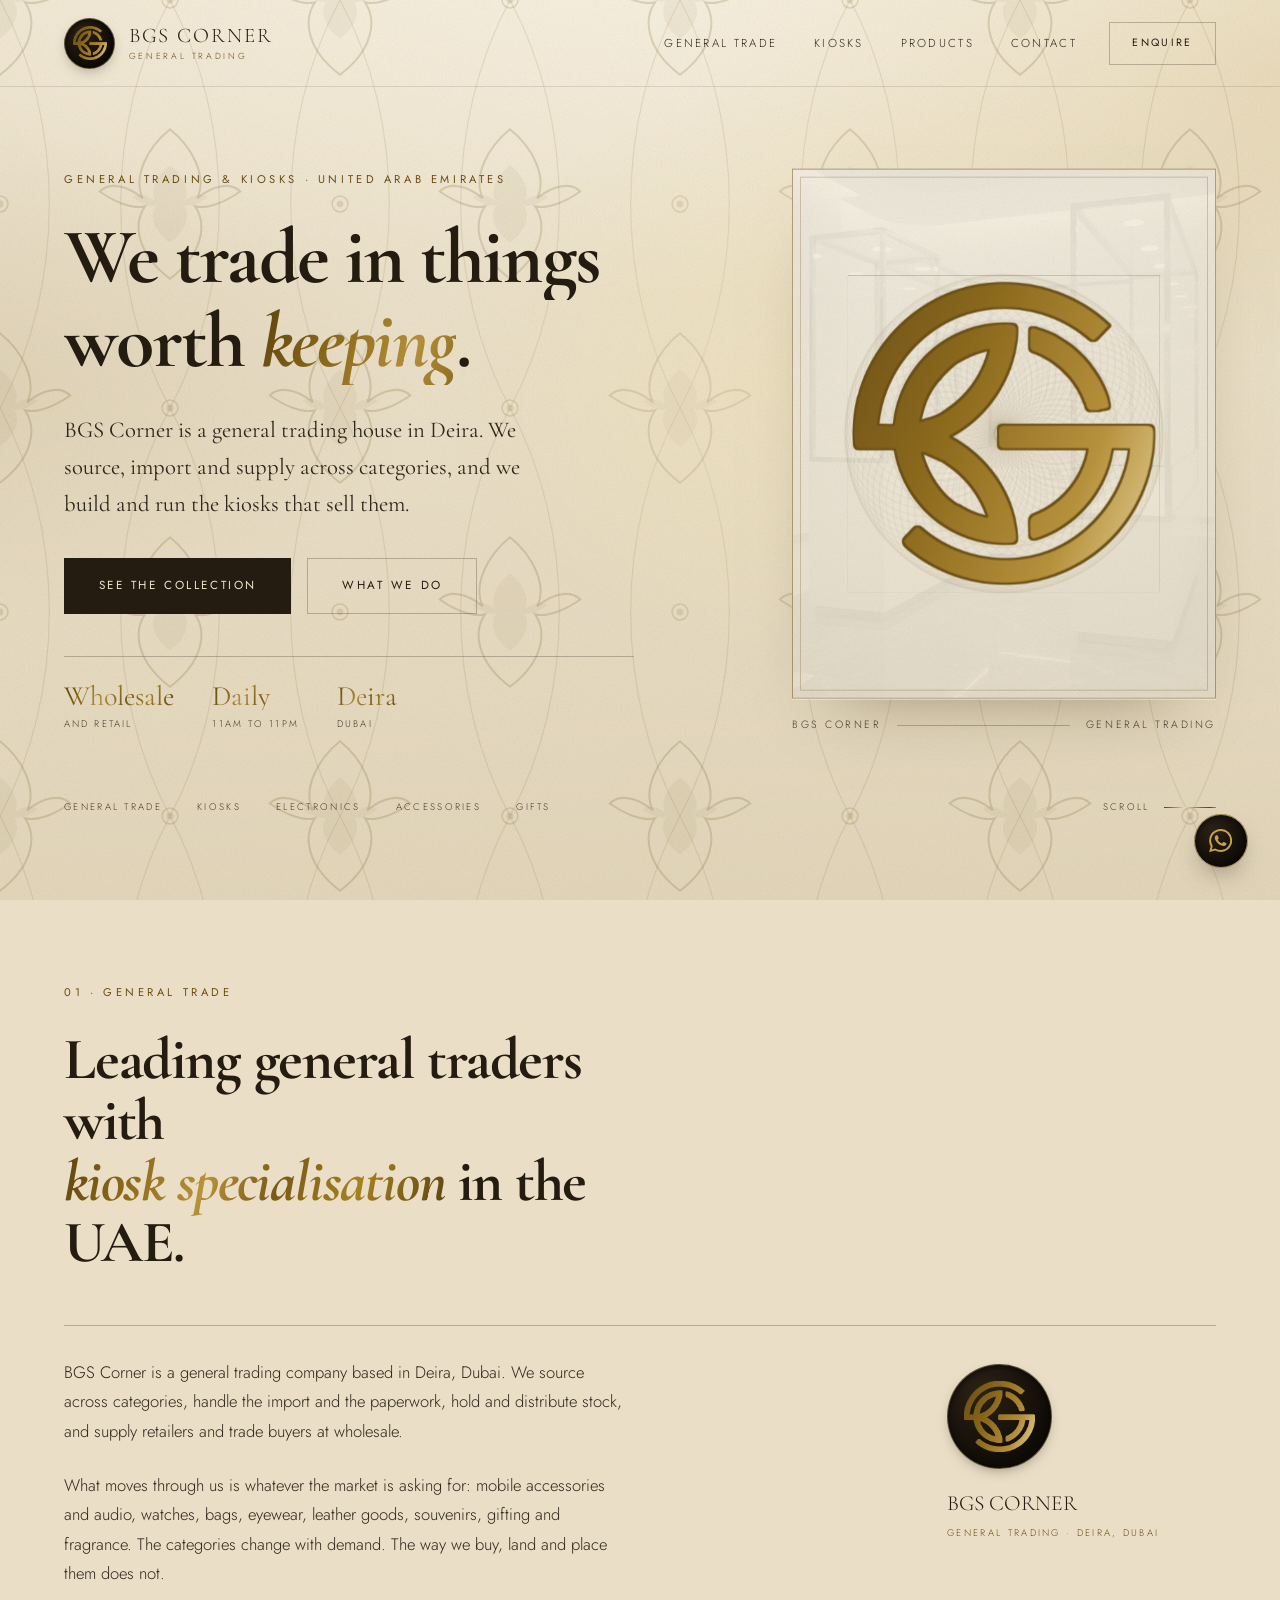
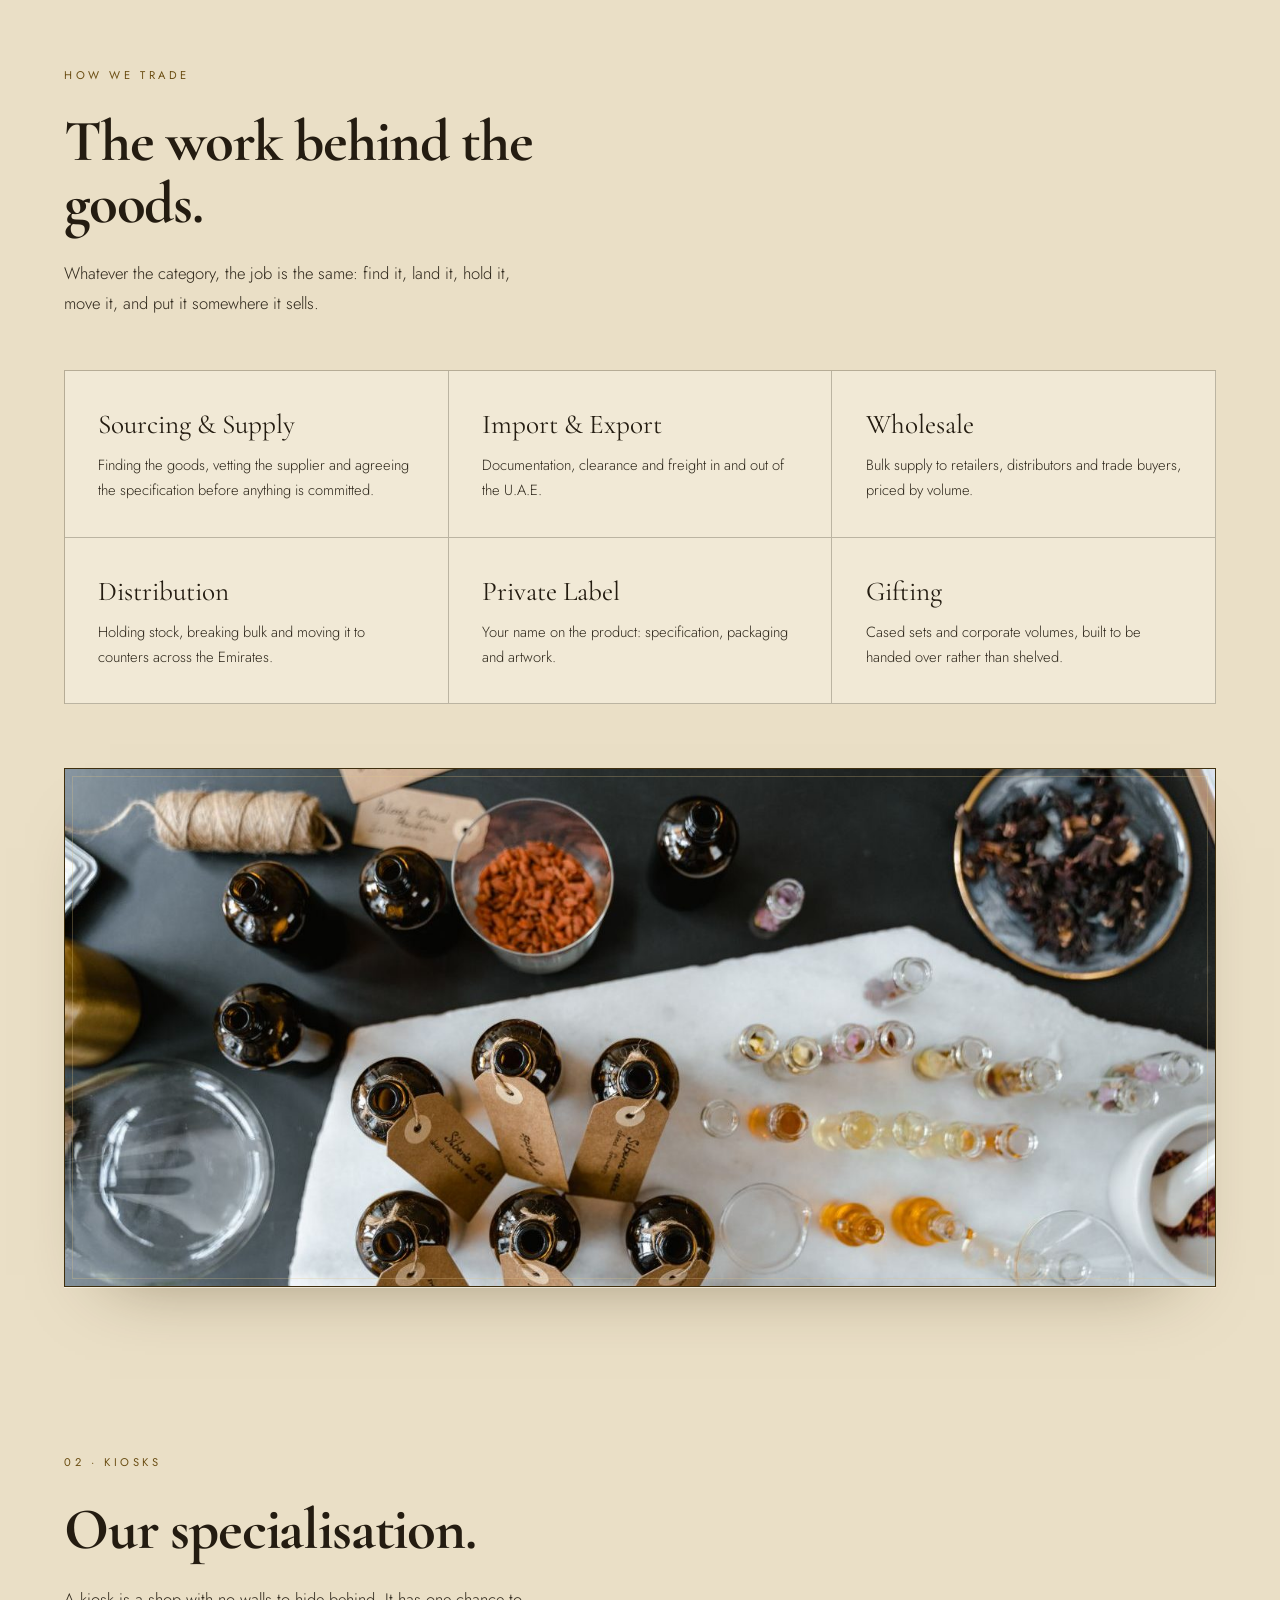
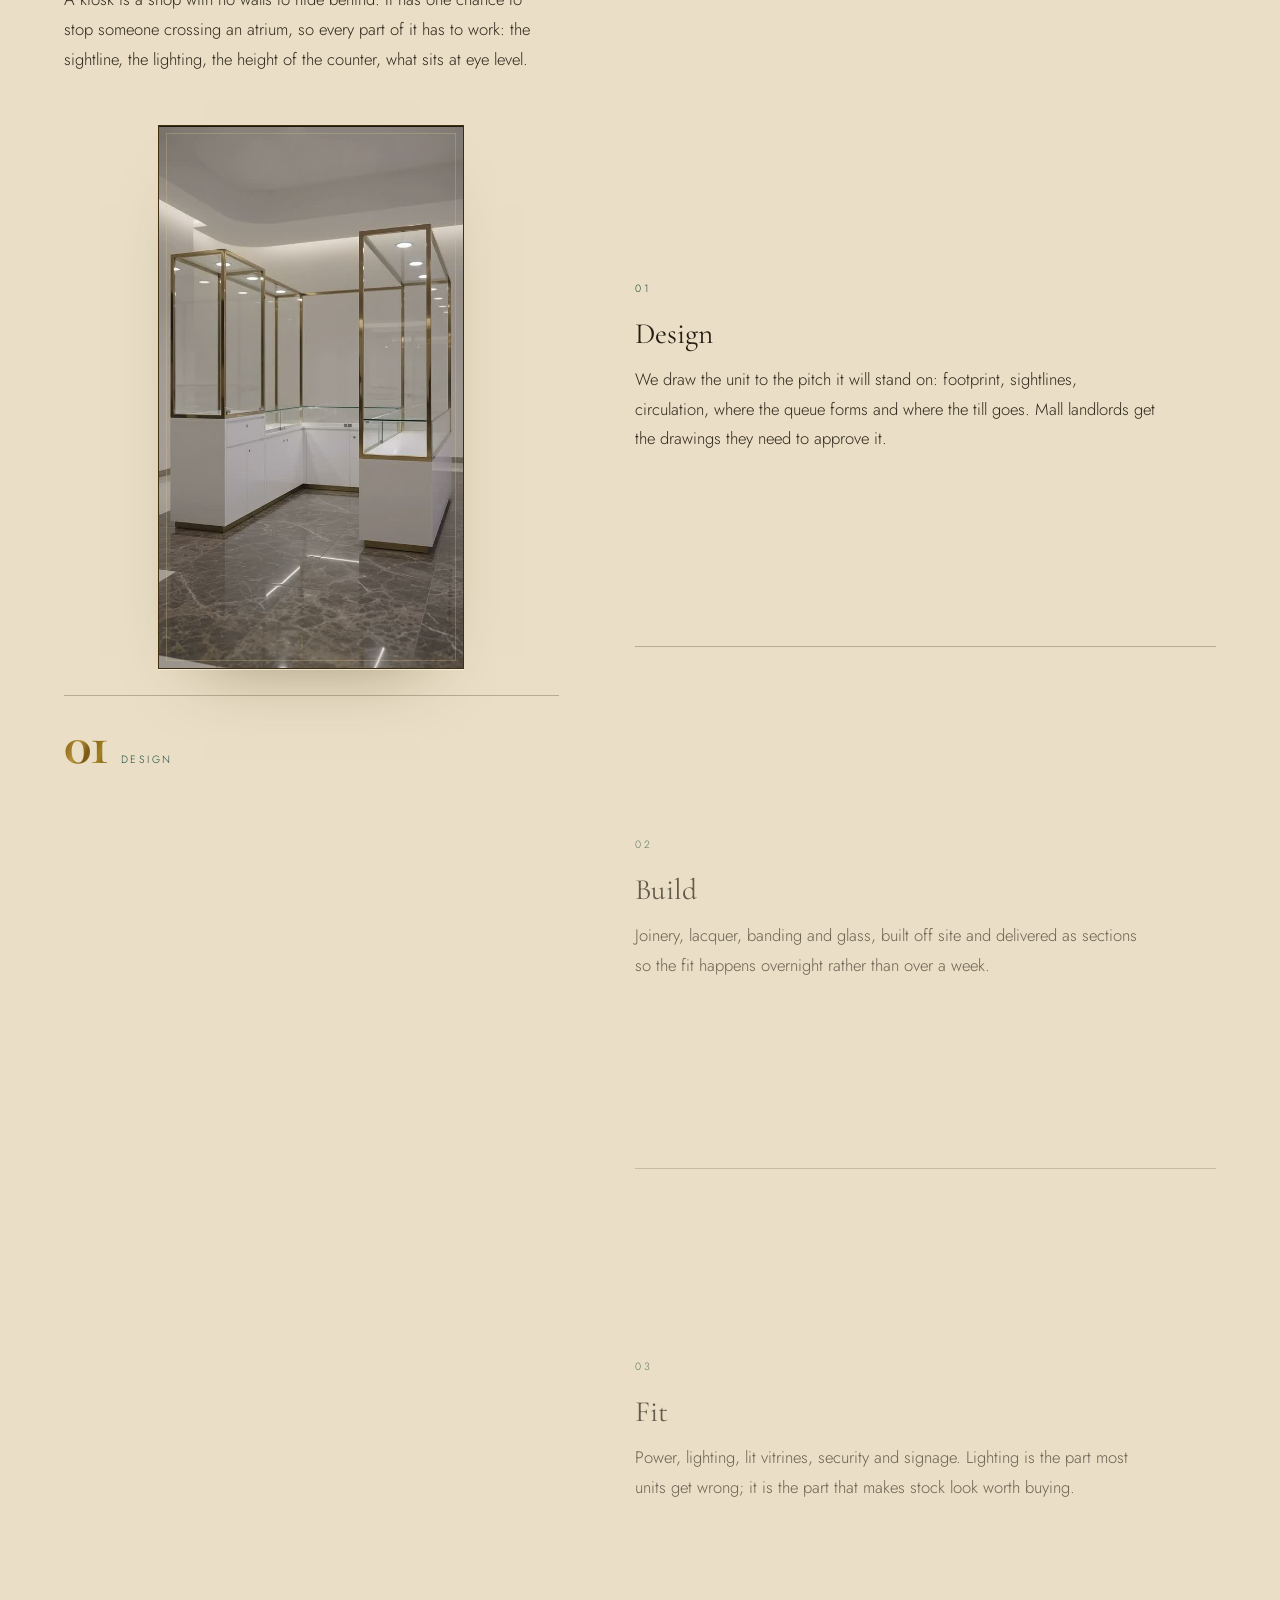
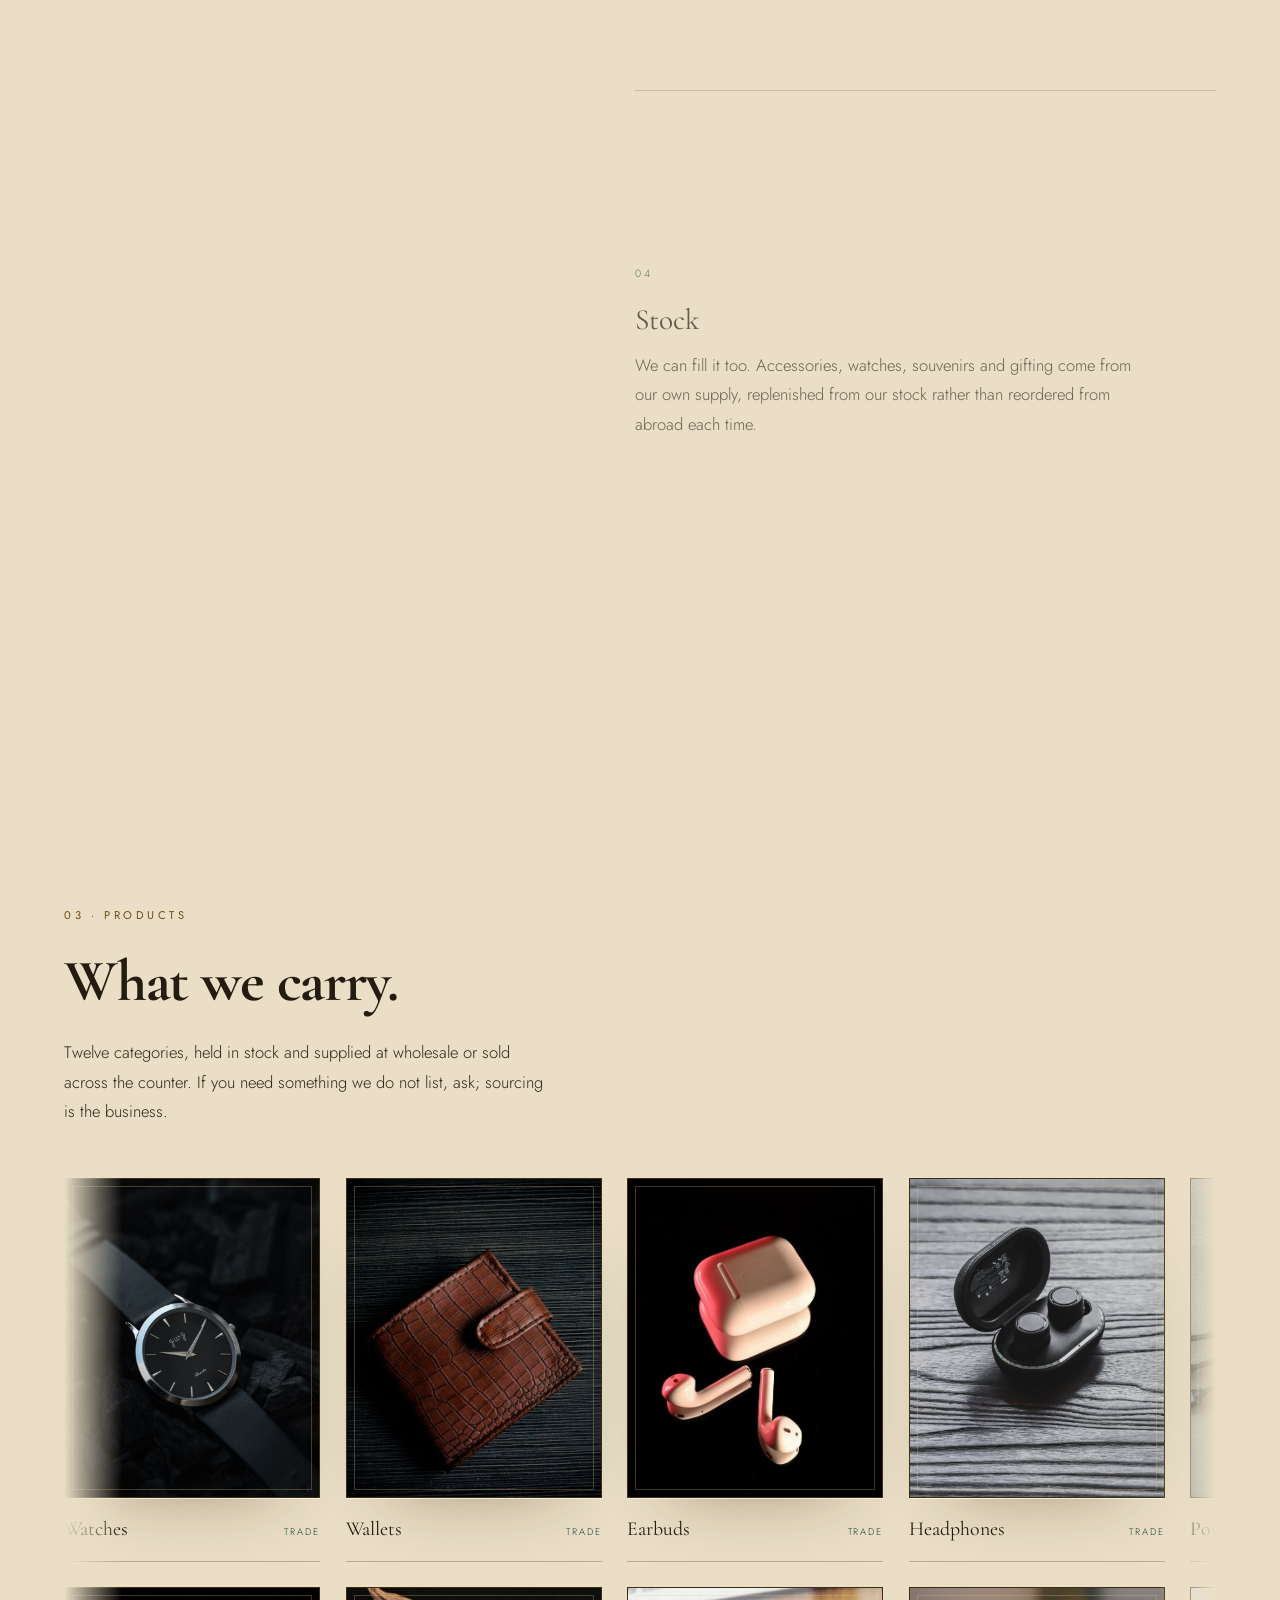
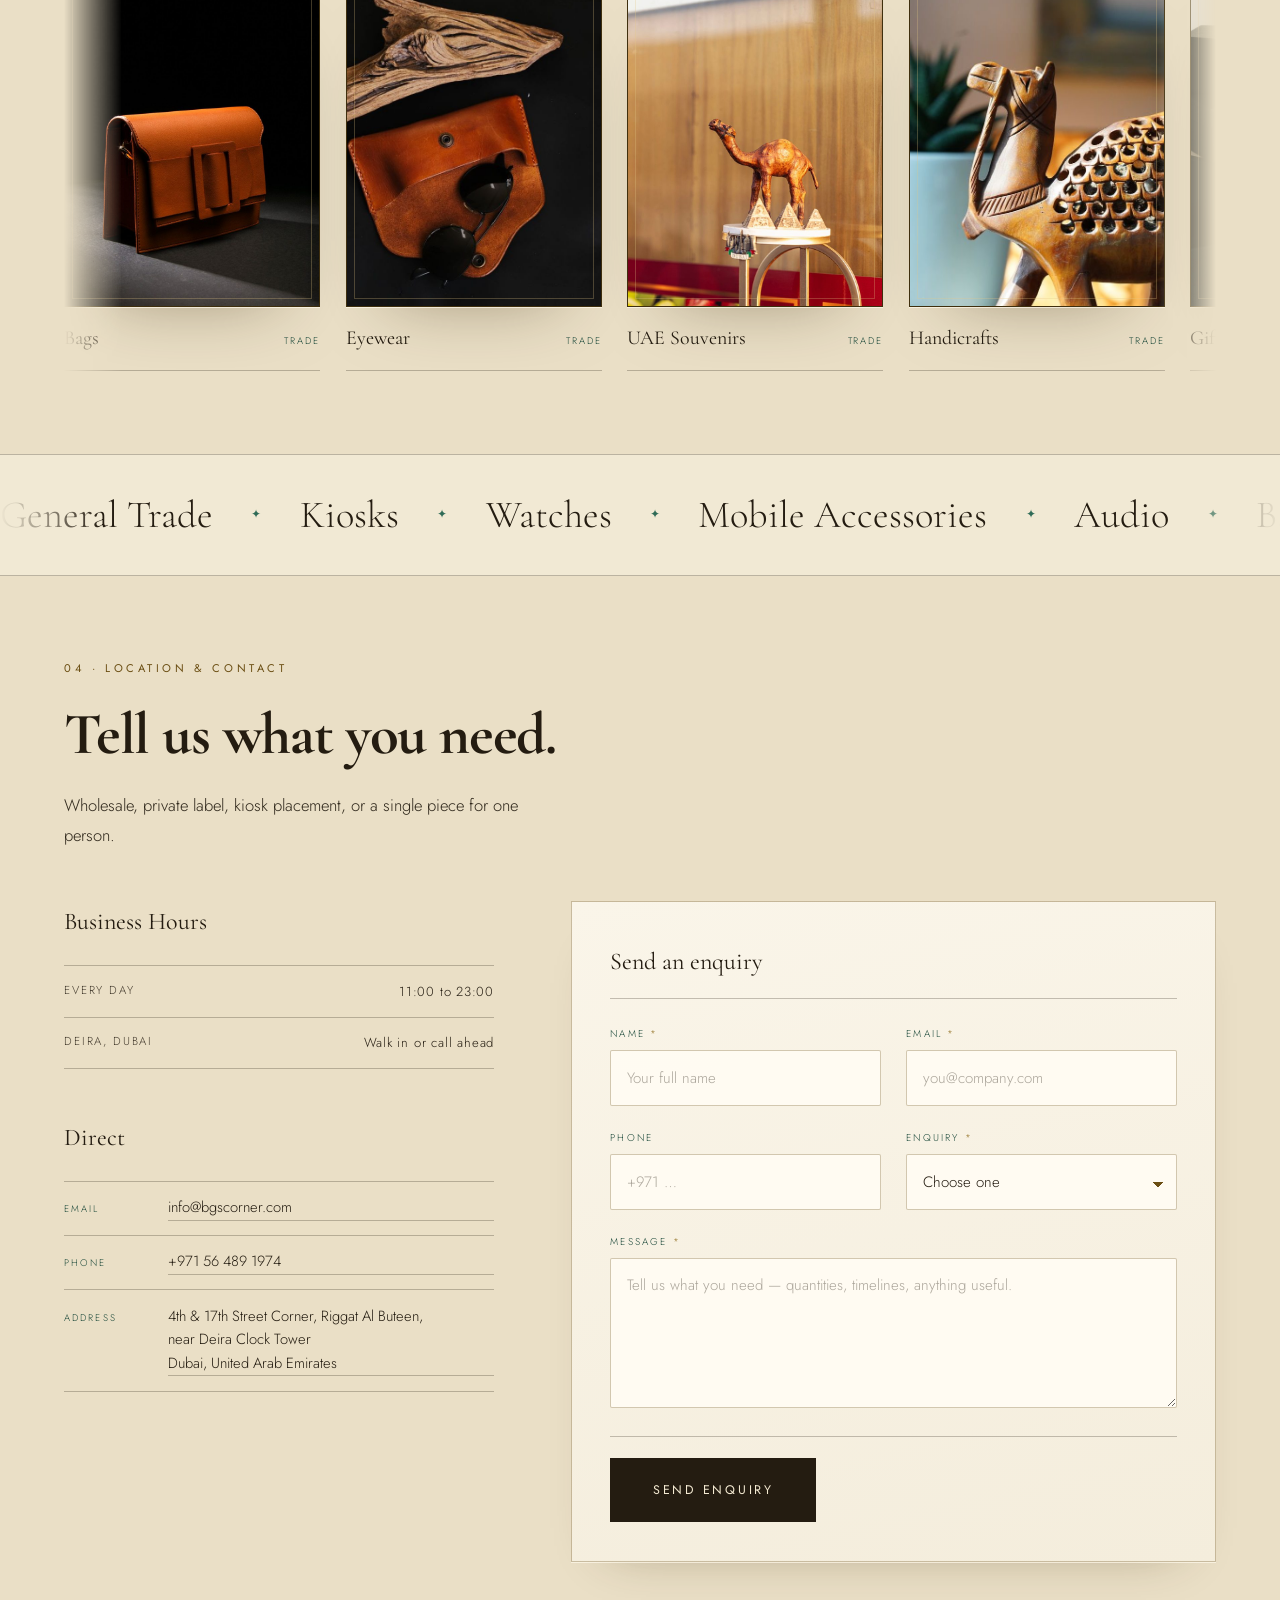
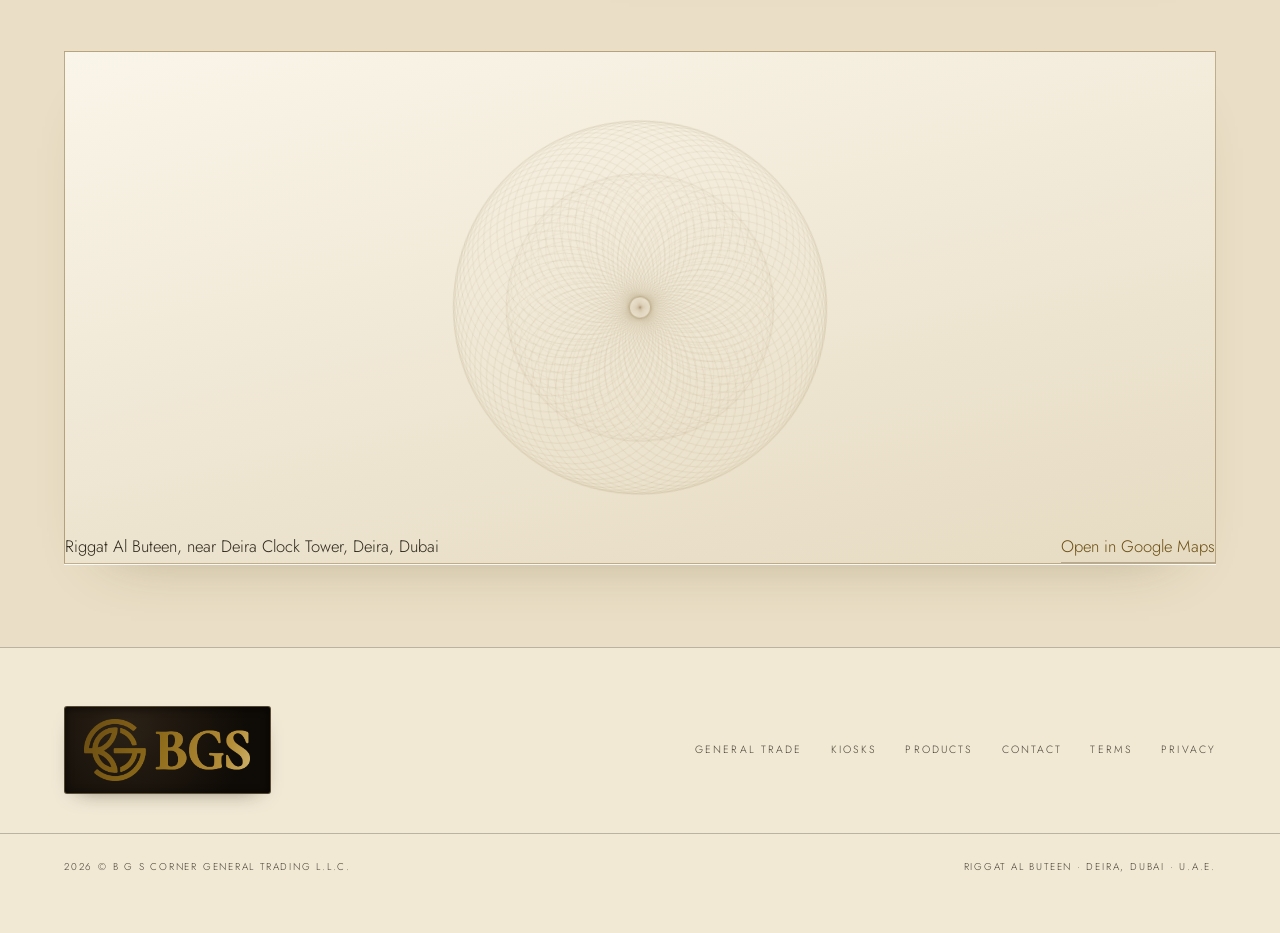
==== index.html @ d07fae5b "Run the film behind the hero mark, darken the copy, drop vapes The kiosk footage now also sits behin" ====
<!DOCTYPE html>
<html lang="en">
<head>
<meta charset="utf-8">
<meta name="viewport" content="width=device-width, initial-scale=1">
<title>BGS Corner | General Trading &amp; Kiosks, UAE</title>
<meta name="description" content="BGS Corner is a general trading company in Deira, Dubai. Sourcing, import and wholesale across watches, mobile accessories, bags, eyewear, souvenirs and gifts, and retail kiosks built end to end.">
<meta name="theme-color" content="#DED2B9">
<link rel="icon" href="assets/brand/favicon.png" type="image/png">
<link rel="apple-touch-icon" href="assets/brand/favicon.png">
<link rel="preconnect" href="https://fonts.googleapis.com">
<link rel="preconnect" href="https://fonts.gstatic.com" crossorigin>
<link href="https://fonts.googleapis.com/css2?family=Cormorant+Garamond:ital,wght@0,400;0,500;0,600;0,700;1,500;1,600;1,700&family=Jost:wght@300;400;500&display=swap" rel="stylesheet">
<link rel="stylesheet" href="assets/css/site.css?v=4660f0c1">
</head>
<body>

<div class="grain" aria-hidden="true"></div>
<div class="cursor" aria-hidden="true"><span class="cursor__ring"></span></div>
<a class="skip" href="#trade">Skip to content</a>

<!-- ══════════════════════════════════════════════════════ nav -->
<header class="nav" id="nav">
  <div class="nav__inner">
    <a class="nav__brand" href="#top" aria-label="BGS Corner — home">
      <span class="markplate" aria-hidden="true"><span class="mark"></span></span>
      <span class="nav__wordmark">
        <span class="nav__name">BGS CORNER</span>
        <span class="nav__sub">General Trading</span>
      </span>
    </a>
    <nav class="nav__links" aria-label="Primary">
      <a href="#trade">General Trade</a>
      <a href="#kiosks">Kiosks</a>
      <a href="#products">Products</a>
      <a href="#contact">Contact</a>
    </nav>
    <a class="btn btn--ghost nav__cta" href="#contact">Enquire</a>
    <button class="nav__toggle" id="navToggle" aria-expanded="false" aria-controls="menu">
      <span class="sr">Menu</span><i></i><i></i>
    </button>
  </div>
  <div class="nav__rule" aria-hidden="true"><span></span></div>
</header>

<div class="menu" id="menu" inert>
  <nav aria-label="Mobile">
    <a href="#trade"><span>01</span>General Trade</a>
    <a href="#kiosks"><span>02</span>Kiosks</a>
    <a href="#products"><span>03</span>Products</a>
    <a href="#contact"><span>04</span>Contact</a>
  </nav>
</div>

<main id="top">

<!-- ══════════════════════════════════════════════════════ hero -->
<section class="hero">
  <div class="hero__glow" aria-hidden="true"></div>

  <div class="hero__grid wrap">
    <div class="hero__text">
      <p class="eyebrow reveal">General Trading &amp; Kiosks &middot; United Arab Emirates</p>

      <h1 class="hero__title">
        <span class="line"><span>We trade in things</span></span>
        <span class="line"><span>worth <em>keeping</em>.</span></span>
      </h1>

      <p class="lede reveal" data-delay="1">
        BGS Corner is a general trading house in Deira. We source, import and
        supply across categories, and we build and run the kiosks that sell
        them.
      </p>

      <div class="hero__actions reveal" data-delay="2">
        <a class="btn btn--fill" href="#products">See the collection</a>
        <a class="btn btn--line" href="#what">What we do</a>
      </div>

      <ul class="chips reveal" data-delay="3">
        <li><b>Wholesale</b><span>and retail</span></li>
        <li><b>Daily</b><span>11am to 11pm</span></li>
        <li><b>Deira</b><span>Dubai</span></li>
      </ul>
    </div>

    <figure class="hero__art">
      <div class="artframe artframe--hero artframe--art" data-parallax="0.04">
        <video class="herovid" autoplay muted loop playsinline preload="auto"
               poster="assets/video/kiosk-poster.jpg" aria-hidden="true" tabindex="-1">
          <source src="assets/video/kiosk.mp4" type="video/mp4">
        </video>
        <span class="herovid__scrim" aria-hidden="true"></span>
        <canvas class="guilloche" data-guilloche data-seed="0" aria-hidden="true"></canvas>
        <div class="markart" role="img"
             aria-label="The BGS Corner monogram, drawn in gold.">
          <span class="markart__outline" aria-hidden="true"></span>
          <span class="markart__fill" aria-hidden="true"></span>
        </div>
      </div>
      <figcaption class="art__cap reveal" data-delay="3">
        <span>BGS CORNER</span><i></i><span>General Trading</span>
      </figcaption>
    </figure>
  </div>

  <div class="hero__foot wrap">
    <div class="ticks reveal" data-delay="4">
      <span>General Trade</span><i></i><span>Kiosks</span><i></i><span>Electronics</span><i></i><span>Accessories</span><i></i><span>Gifts</span>
    </div>
    <div class="scrollcue reveal" data-delay="4"><span>Scroll</span><i></i></div>
  </div>
</section>

<!-- ══════════════════════════════════════════════ 01 general trade -->
<section class="section who" id="trade">
  <div class="wrap">
    <header class="shead">
      <p class="eyebrow reveal">01 &middot; General Trade</p>
      <h2 class="shead__title reveal" data-delay="1">
        Leading general traders with<br><em>kiosk specialisation</em> in the UAE.
      </h2>
    </header>

    <div class="who__body">
      <div class="who__copy">
        <p class="reveal" data-delay="2">
          BGS Corner is a general trading company based in Deira, Dubai. We source
          across categories, handle the import and the paperwork, hold and
          distribute stock, and supply retailers and trade buyers at wholesale.
        </p>
        <p class="reveal" data-delay="3">
          What moves through us is whatever the market is asking for: mobile
          accessories and audio, watches, bags, eyewear, leather goods,
          souvenirs, gifting and fragrance. The categories change with demand. The way we buy, land and
          place them does not.
        </p>
      </div>

      <aside class="who__mark reveal" data-delay="3">
        <span class="markplate markplate--lg" aria-hidden="true"><span class="mark"></span></span>
        <p>BGS CORNER<br><small>General Trading &middot; Deira, Dubai</small></p>
      </aside>
    </div>
  </div>

  <div class="wrap trade-cap">
    <header class="shead shead--sub">
      <p class="eyebrow reveal">How we trade</p>
      <h3 class="shead__title reveal" data-delay="1">The work behind the goods.</h3>
      <p class="shead__note reveal" data-delay="2">
        Whatever the category, the job is the same: find it, land it, hold it,
        move it, and put it somewhere it sells.
      </p>
    </header>

    <ol class="pillars pillars--six">
      <li class="pillar reveal"><h3>Sourcing &amp; Supply</h3>
        <p>Finding the goods, vetting the supplier and agreeing the specification before anything is committed.</p></li>
      <li class="pillar reveal" data-delay="1"><h3>Import &amp; Export</h3>
        <p>Documentation, clearance and freight in and out of the U.A.E.</p></li>
      <li class="pillar reveal" data-delay="2"><h3>Wholesale</h3>
        <p>Bulk supply to retailers, distributors and trade buyers, priced by volume.</p></li>
      <li class="pillar reveal"><h3>Distribution</h3>
        <p>Holding stock, breaking bulk and moving it to counters across the Emirates.</p></li>
      <li class="pillar reveal" data-delay="1"><h3>Private Label</h3>
        <p>Your name on the product: specification, packaging and artwork.</p></li>
      <li class="pillar reveal" data-delay="2"><h3>Gifting</h3>
        <p>Cased sets and corporate volumes, built to be handed over rather than shelved.</p></li>
    </ol>
  </div>

  <figure class="kiosk">
    <div class="artframe artframe--wide reveal">
      <img src="assets/img/trade.jpg" width="1500" height="675" loading="lazy"
           alt="Goods laid out for despatch on a counter." decoding="async">
    </div>
  </figure>
</section>

<!-- ══════════════════════════════════════════════════════ 02 kiosks -->
<section class="section what" id="kiosks">
  <div class="wrap">
    <header class="shead">
      <p class="eyebrow reveal">02 &middot; Kiosks</p>
      <h2 class="shead__title reveal" data-delay="1">Our specialisation.</h2>
      <p class="shead__note reveal" data-delay="2">
        A kiosk is a shop with no walls to hide behind. It has one chance to stop
        someone crossing an atrium, so every part of it has to work: the sightline,
        the lighting, the height of the counter, what sits at eye level.
      </p>
    </header>
  </div>

  <div class="concept wrap">
    <div class="concept__stick">
      <div class="artframe artframe--tall artframe--video drawn">
        <video class="kioskvid" autoplay muted playsinline preload="auto"
               poster="assets/video/kiosk-poster.jpg"
               aria-label="A BGS Corner retail unit: glass and brass vitrines over white lacquer counters.">
          <source src="assets/video/kiosk.mp4" type="video/mp4">
        </video>
      </div>
      <div class="readout" aria-hidden="true">
        <span class="readout__val" data-readout-val>01</span>
        <span class="readout__unit" data-readout-unit>Design</span>
      </div>
    </div>

    <ol class="concept__steps">
      <li class="cstep reveal" data-step data-val="01" data-unit="Design">
        <span class="cstep__no">01</span>
        <h3>Design</h3>
        <p>We draw the unit to the pitch it will stand on: footprint, sightlines,
           circulation, where the queue forms and where the till goes. Mall
           landlords get the drawings they need to approve it.</p>
      </li>
      <li class="cstep reveal" data-step data-val="02" data-unit="Build">
        <span class="cstep__no">02</span>
        <h3>Build</h3>
        <p>Joinery, lacquer, banding and glass, built off site and delivered as
           sections so the fit happens overnight rather than over a week.</p>
      </li>
      <li class="cstep reveal" data-step data-val="03" data-unit="Fit">
        <span class="cstep__no">03</span>
        <h3>Fit</h3>
        <p>Power, lighting, lit vitrines, security and signage. Lighting is the
           part most units get wrong; it is the part that makes stock look worth
           buying.</p>
      </li>
      <li class="cstep reveal" data-step data-val="04" data-unit="Stock">
        <span class="cstep__no">04</span>
        <h3>Stock</h3>
        <p>We can fill it too. Accessories, watches, souvenirs and gifting come from
           our own supply, replenished from our stock rather than reordered from
           abroad each time.</p>
      </li>
    </ol>
  </div>

</section>

<!-- ══════════════════════════════════════════════════════ 03 products -->
<section class="section products" id="products">
  <div class="wrap">
    <header class="shead">
      <p class="eyebrow reveal">03 &middot; Products</p>
      <h2 class="shead__title reveal" data-delay="1">What we carry.</h2>
      <p class="shead__note reveal" data-delay="2">
        Twelve categories, held in stock and supplied at wholesale or sold across
        the counter. If you need something we do not list, ask; sourcing is the
        business.
      </p>
    </header>
  </div>

  <div class="wrap">
    <div class="carousel" data-carousel>
      <ul class="carousel__row">
        <li class="card"><a href="#contact">
          <div class="artframe artframe--card drawn">
            <img src="assets/img/cat-watches.jpg" width="760" height="950" loading="lazy"
                 decoding="async" alt="Watches.">
          </div>
          <div class="card__meta"><h4>Watches</h4><span>Trade</span></div></a></li>
        <li class="card"><a href="#contact">
          <div class="artframe artframe--card drawn">
            <img src="assets/img/cat-wallets.jpg" width="760" height="950" loading="lazy"
                 decoding="async" alt="Wallets.">
          </div>
          <div class="card__meta"><h4>Wallets</h4><span>Trade</span></div></a></li>
        <li class="card"><a href="#contact">
          <div class="artframe artframe--card drawn">
            <img src="assets/img/cat-earbuds.jpg" width="760" height="950" loading="lazy"
                 decoding="async" alt="Earbuds.">
          </div>
          <div class="card__meta"><h4>Earbuds</h4><span>Trade</span></div></a></li>
        <li class="card"><a href="#contact">
          <div class="artframe artframe--card drawn">
            <img src="assets/img/cat-headphones.jpg" width="760" height="950" loading="lazy"
                 decoding="async" alt="Headphones.">
          </div>
          <div class="card__meta"><h4>Headphones</h4><span>Trade</span></div></a></li>
        <li class="card"><a href="#contact">
          <div class="artframe artframe--card drawn">
            <img src="assets/img/cat-powerbanks.jpg" width="760" height="950" loading="lazy"
                 decoding="async" alt="Power Banks.">
          </div>
          <div class="card__meta"><h4>Power Banks</h4><span>Trade</span></div></a></li>
        <li class="card"><a href="#contact">
          <div class="artframe artframe--card drawn">
            <img src="assets/img/cat-cables.jpg" width="760" height="950" loading="lazy"
                 decoding="async" alt="Cables & Chargers.">
          </div>
          <div class="card__meta"><h4>Cables & Chargers</h4><span>Trade</span></div></a></li>
        <li class="card" aria-hidden="true"><a href="#contact" tabindex="-1">
          <div class="artframe artframe--card drawn">
            <img src="assets/img/cat-watches.jpg" width="760" height="950" loading="lazy"
                 decoding="async" alt="Watches.">
          </div>
          <div class="card__meta"><h4>Watches</h4><span>Trade</span></div></a></li>
        <li class="card" aria-hidden="true"><a href="#contact" tabindex="-1">
          <div class="artframe artframe--card drawn">
            <img src="assets/img/cat-wallets.jpg" width="760" height="950" loading="lazy"
                 decoding="async" alt="Wallets.">
          </div>
          <div class="card__meta"><h4>Wallets</h4><span>Trade</span></div></a></li>
        <li class="card" aria-hidden="true"><a href="#contact" tabindex="-1">
          <div class="artframe artframe--card drawn">
            <img src="assets/img/cat-earbuds.jpg" width="760" height="950" loading="lazy"
                 decoding="async" alt="Earbuds.">
          </div>
          <div class="card__meta"><h4>Earbuds</h4><span>Trade</span></div></a></li>
        <li class="card" aria-hidden="true"><a href="#contact" tabindex="-1">
          <div class="artframe artframe--card drawn">
            <img src="assets/img/cat-headphones.jpg" width="760" height="950" loading="lazy"
                 decoding="async" alt="Headphones.">
          </div>
          <div class="card__meta"><h4>Headphones</h4><span>Trade</span></div></a></li>
        <li class="card" aria-hidden="true"><a href="#contact" tabindex="-1">
          <div class="artframe artframe--card drawn">
            <img src="assets/img/cat-powerbanks.jpg" width="760" height="950" loading="lazy"
                 decoding="async" alt="Power Banks.">
          </div>
          <div class="card__meta"><h4>Power Banks</h4><span>Trade</span></div></a></li>
        <li class="card" aria-hidden="true"><a href="#contact" tabindex="-1">
          <div class="artframe artframe--card drawn">
            <img src="assets/img/cat-cables.jpg" width="760" height="950" loading="lazy"
                 decoding="async" alt="Cables & Chargers.">
          </div>
          <div class="card__meta"><h4>Cables & Chargers</h4><span>Trade</span></div></a></li>
      </ul>
      <ul class="carousel__row carousel__row--rev">
        <li class="card"><a href="#contact">
          <div class="artframe artframe--card drawn">
            <img src="assets/img/cat-bags.jpg" width="760" height="950" loading="lazy"
                 decoding="async" alt="Bags.">
          </div>
          <div class="card__meta"><h4>Bags</h4><span>Trade</span></div></a></li>
        <li class="card"><a href="#contact">
          <div class="artframe artframe--card drawn">
            <img src="assets/img/cat-eyewear.jpg" width="760" height="950" loading="lazy"
                 decoding="async" alt="Eyewear.">
          </div>
          <div class="card__meta"><h4>Eyewear</h4><span>Trade</span></div></a></li>
        <li class="card"><a href="#contact">
          <div class="artframe artframe--card drawn">
            <img src="assets/img/cat-souvenirs.jpg" width="760" height="950" loading="lazy"
                 decoding="async" alt="UAE Souvenirs.">
          </div>
          <div class="card__meta"><h4>UAE Souvenirs</h4><span>Trade</span></div></a></li>
        <li class="card"><a href="#contact">
          <div class="artframe artframe--card drawn">
            <img src="assets/img/cat-handicrafts.jpg" width="760" height="950" loading="lazy"
                 decoding="async" alt="Handicrafts.">
          </div>
          <div class="card__meta"><h4>Handicrafts</h4><span>Trade</span></div></a></li>
        <li class="card"><a href="#contact">
          <div class="artframe artframe--card drawn">
            <img src="assets/img/cat-gifts.jpg" width="760" height="950" loading="lazy"
                 decoding="async" alt="Gift Sets.">
          </div>
          <div class="card__meta"><h4>Gift Sets</h4><span>Trade</span></div></a></li>
        <li class="card"><a href="#contact">
          <div class="artframe artframe--card drawn">
            <img src="assets/img/cat-perfumes.jpg" width="760" height="950" loading="lazy"
                 decoding="async" alt="Perfumes.">
          </div>
          <div class="card__meta"><h4>Perfumes</h4><span>Trade</span></div></a></li>
        <li class="card" aria-hidden="true"><a href="#contact" tabindex="-1">
          <div class="artframe artframe--card drawn">
            <img src="assets/img/cat-bags.jpg" width="760" height="950" loading="lazy"
                 decoding="async" alt="Bags.">
          </div>
          <div class="card__meta"><h4>Bags</h4><span>Trade</span></div></a></li>
        <li class="card" aria-hidden="true"><a href="#contact" tabindex="-1">
          <div class="artframe artframe--card drawn">
            <img src="assets/img/cat-eyewear.jpg" width="760" height="950" loading="lazy"
                 decoding="async" alt="Eyewear.">
          </div>
          <div class="card__meta"><h4>Eyewear</h4><span>Trade</span></div></a></li>
        <li class="card" aria-hidden="true"><a href="#contact" tabindex="-1">
          <div class="artframe artframe--card drawn">
            <img src="assets/img/cat-souvenirs.jpg" width="760" height="950" loading="lazy"
                 decoding="async" alt="UAE Souvenirs.">
          </div>
          <div class="card__meta"><h4>UAE Souvenirs</h4><span>Trade</span></div></a></li>
        <li class="card" aria-hidden="true"><a href="#contact" tabindex="-1">
          <div class="artframe artframe--card drawn">
            <img src="assets/img/cat-handicrafts.jpg" width="760" height="950" loading="lazy"
                 decoding="async" alt="Handicrafts.">
          </div>
          <div class="card__meta"><h4>Handicrafts</h4><span>Trade</span></div></a></li>
        <li class="card" aria-hidden="true"><a href="#contact" tabindex="-1">
          <div class="artframe artframe--card drawn">
            <img src="assets/img/cat-gifts.jpg" width="760" height="950" loading="lazy"
                 decoding="async" alt="Gift Sets.">
          </div>
          <div class="card__meta"><h4>Gift Sets</h4><span>Trade</span></div></a></li>
        <li class="card" aria-hidden="true"><a href="#contact" tabindex="-1">
          <div class="artframe artframe--card drawn">
            <img src="assets/img/cat-perfumes.jpg" width="760" height="950" loading="lazy"
                 decoding="async" alt="Perfumes.">
          </div>
          <div class="card__meta"><h4>Perfumes</h4><span>Trade</span></div></a></li>
      </ul>
    </div>
  </div>
</section>

<!-- ══════════════════════════════════════════════════ marquee -->
<section class="trade" aria-hidden="true">
  <div class="marquee"><div class="marquee__track">
    <span>General Trade</span><i>&#10022;</i><span>Kiosks</span><i>&#10022;</i><span>Watches</span><i>&#10022;</i><span>Mobile Accessories</span><i>&#10022;</i><span>Audio</span><i>&#10022;</i><span>Bags</span><i>&#10022;</i><span>Eyewear</span><i>&#10022;</i><span>Souvenirs</span><i>&#10022;</i><span>Gifts</span><i>&#10022;</i><span>Perfumes</span><i>&#10022;</i><span>Sourcing</span><i>&#10022;</i><span>Import</span><i>&#10022;</i><span>Wholesale</span><i>&#10022;</i><span>Distribution</span><i>&#10022;</i>
    <span>General Trade</span><i>&#10022;</i><span>Kiosks</span><i>&#10022;</i><span>Watches</span><i>&#10022;</i><span>Mobile Accessories</span><i>&#10022;</i><span>Audio</span><i>&#10022;</i><span>Bags</span><i>&#10022;</i><span>Eyewear</span><i>&#10022;</i><span>Souvenirs</span><i>&#10022;</i><span>Gifts</span><i>&#10022;</i><span>Perfumes</span><i>&#10022;</i><span>Sourcing</span><i>&#10022;</i><span>Import</span><i>&#10022;</i><span>Wholesale</span><i>&#10022;</i><span>Distribution</span><i>&#10022;</i>
  </div></div>
</section>

<!-- ══════════════════════════════════════════════════ 04 contact -->
<section class="section contact" id="contact">
  <div class="wrap">
    <header class="shead">
      <p class="eyebrow reveal">04 &middot; Location &amp; Contact</p>
      <h2 class="shead__title reveal" data-delay="1">Tell us what you need.</h2>
      <p class="shead__note reveal" data-delay="2">
        Wholesale, private label, kiosk placement, or a single piece for one person.
      </p>
    </header>

    <div class="contact__grid">

      <!-- hours + details -->
      <aside class="contact__side">
        <div class="hours reveal">
          <h3>Business Hours</h3>
          <dl>
            <div><dt>Every day</dt><dd>11:00 to 23:00</dd></div>
            <div><dt>Deira, Dubai</dt><dd>Walk in or call ahead</dd></div>
          </dl>
        </div>

        <div class="details reveal" data-delay="1">
          <h3>Direct</h3>
          <ul>
            <li><span>Email</span><a href="mailto:info@bgscorner.com">info@bgscorner.com</a></li>
            <li><span>Phone</span><a href="tel:+971564891974">+971 56 489 1974</a></li>
            <li><span>Address</span><a href="https://maps.app.goo.gl/KCoV6pxYwKUt4vGc6" target="_blank" rel="noopener"><address>4th &amp; 17th Street Corner, Riggat Al Buteen,<br>near Deira Clock Tower<br>Dubai, United Arab Emirates</address></a></li>
          </ul>
        </div>
      </aside>

      <!-- form -->
      <form class="form reveal" data-delay="1" name="enquiry" method="POST"
            data-netlify="true" netlify-honeypot="company-website"
            action="/" novalidate>
        <input type="hidden" name="form-name" value="enquiry">
        <p class="hp"><label>Do not fill this in <input name="company-website" tabindex="-1" autocomplete="off"></label></p>

        <h3 class="form__head">Send an enquiry</h3>

        <div class="field">
          <label for="f-name">Name <em>*</em></label>
          <input id="f-name" name="name" type="text" required autocomplete="name" placeholder="Your full name">
        </div>
        <div class="field">
          <label for="f-email">Email <em>*</em></label>
          <input id="f-email" name="email" type="email" required autocomplete="email" placeholder="you@company.com">
        </div>
        <div class="field">
          <label for="f-phone">Phone</label>
          <input id="f-phone" name="phone" type="tel" autocomplete="tel" placeholder="+971 …">
        </div>
        <div class="field">
          <label for="f-topic">Enquiry <em>*</em></label>
          <select id="f-topic" name="topic" required>
            <option value="" disabled selected>Choose one</option>
            <option>Wholesale enquiry</option>
            <option>Private label</option>
            <option>Kiosk placement or fit out</option>
            <option>Single piece</option>
            <option>General trade</option>
          </select>
        </div>
        <div class="field field--full">
          <label for="f-msg">Message <em>*</em></label>
          <textarea id="f-msg" name="message" rows="5" required placeholder="Tell us what you need — quantities, timelines, anything useful."></textarea>
        </div>

        <div class="form__foot">
          <button class="btn btn--fill btn--lg" type="submit">Send enquiry</button>
          <p class="form__note" data-form-note role="status"></p>
        </div>
      </form>
    </div>

    <!-- map -->
    <figure class="map reveal">
      <canvas class="guilloche" data-guilloche data-seed="9" aria-hidden="true"></canvas>
      <iframe
        src="https://www.google.com/maps?q=25.2585802,55.3224703&z=17&hl=en&output=embed"
        title="BGS Corner location on a map" loading="lazy"
        referrerpolicy="no-referrer-when-downgrade"></iframe>
      <figcaption>
        <span>Riggat Al Buteen, near Deira Clock Tower, Deira, Dubai</span>
        <a class="map__link" href="https://maps.app.goo.gl/KCoV6pxYwKUt4vGc6"
           target="_blank" rel="noopener">Open in Google Maps</a>
      </figcaption>
    </figure>
  </div>
</section>

</main>

<!-- ══════════════════════════════════════════════════ footer -->
<footer class="foot">
  <div class="wrap foot__top">
    <a class="lockplate" href="#top" aria-label="BGS Corner, back to top"><span class="foot__lockup"></span></a>
    <nav class="foot__links" aria-label="Footer">
      <a href="#trade">General Trade</a><a href="#kiosks">Kiosks</a>
      <a href="#products">Products</a><a href="#contact">Contact</a>
      <a href="terms.html">Terms</a><a href="privacy.html">Privacy</a>
    </nav>
  </div>
  <div class="wrap foot__base">
    <p class="foot__legal"><span id="year">2026</span> &copy; B G S Corner General Trading L.L.C.</p>
    <p class="foot__where">Riggat Al Buteen &middot; Deira, Dubai &middot; U.A.E.</p>
  </div>
</footer>

<!-- floating WhatsApp — opens a chat with the number published on this page -->
<a class="wa" href="https://wa.me/971564891974?text=Hello%20BGS%20Corner%2C%20I%27d%20like%20to%20enquire%20about%20your%20products."
   target="_blank" rel="noopener" aria-label="Chat with BGS Corner on WhatsApp">
  <span class="wa__ring" aria-hidden="true"></span>
  <svg viewBox="0 0 24 24" aria-hidden="true" focusable="false"><path d="M17.472 14.382c-.297-.149-1.758-.867-2.03-.967-.273-.099-.471-.148-.67.15-.197.297-.767.966-.94 1.164-.173.199-.347.223-.644.075-.297-.15-1.255-.463-2.39-1.475-.883-.788-1.48-1.761-1.653-2.059-.173-.297-.018-.458.13-.606.134-.133.298-.347.446-.52.149-.174.198-.298.298-.497.099-.198.05-.371-.025-.52-.075-.149-.669-1.612-.916-2.207-.242-.579-.487-.5-.669-.51a12.8 12.8 0 0 0-.57-.01c-.198 0-.52.074-.792.372-.272.297-1.04 1.016-1.04 2.479 0 1.462 1.065 2.875 1.213 3.074.149.198 2.096 3.2 5.077 4.487.709.306 1.262.489 1.694.625.712.227 1.36.195 1.871.118.571-.085 1.758-.719 2.006-1.413.248-.694.248-1.289.173-1.413-.074-.124-.272-.198-.57-.347M12.051 21.785h-.004a9.87 9.87 0 0 1-5.031-1.378l-.361-.214-3.741.982.998-3.648-.235-.374a9.86 9.86 0 0 1-1.51-5.26c.001-5.45 4.436-9.884 9.888-9.884 2.64 0 5.122 1.03 6.988 2.898a9.825 9.825 0 0 1 2.893 6.994c-.003 5.45-4.437 9.884-9.885 9.884M20.464 3.488A11.815 11.815 0 0 0 12.05 0C5.495 0 .16 5.335.157 11.892c0 2.096.547 4.142 1.588 5.945L.057 24l6.305-1.654a11.882 11.882 0 0 0 5.683 1.448h.005c6.554 0 11.89-5.335 11.893-11.893a11.821 11.821 0 0 0-3.479-8.413"/></svg>
  <span class="wa__label">WhatsApp</span>
</a>

<script src="assets/js/graphics.js?v=ef9fedd5" defer></script>
<script src="assets/js/site.js?v=2a5f6c06" defer></script>
</body>
</html>
---- assets/css/site.css ----
/* ═══════════════════════════════════════════════════════════════════════════
   BGS CORNER — general trading, UAE
   Light-luxury system: porcelain paper, warm ink, gold foil.
   All product photography is black-ground, so it is set into the page as
   dark "plates" — the way a catalogue sets a lot.
   ═══════════════════════════════════════════════════════════════════════════ */

/* ─────────────────────────────────────────────────────────── tokens */
:root{
  /* Ground — warm stone rather than near-white. Gold has almost no contrast
     against porcelain; against a mid-tone limestone it reads as metal. */
  --stone:#EADFC6;
  --stone-deep:#E1D4B6;
  --panel:#F4EDDC;
  --panel-lit:#FAF5E9;

  /* Ink — warm espresso, not black */
  --ink:#241C11;
  --ink-soft:rgba(36,28,17,.95);
  --ink-faint:rgba(36,28,17,.82);
  --rule:rgba(36,28,17,.26);
  --rule-soft:rgba(36,28,17,.12);

  /* Gold */
  --jade:#1D4A3B;
  --jade-lit:#2F6B57;
  --oxblood:#6E2434;
  --gold-deep:#6B4E13;
  --gold:#8E6B1B;
  --gold-lit:#C9A54A;
  --gold-pale:#EBD79A;
  --foil-text:linear-gradient(112deg,
      #5C420E 0%, #8A6718 18%, #B8913A 38%, #7A5A14 56%,
      #A6811F 76%, #5C420E 100%);
  --foil-sweep:linear-gradient(112deg,
      #6B4E13 0%, #8A6718 14%, #B8913A 30%, #EFDFA8 42%,
      #FFF9E6 48%, #EFDFA8 54%, #B8913A 68%, #8A6718 84%, #6B4E13 100%);
  --foil:linear-gradient(115deg,
      #5C420E 0%, #8A6718 12%, #C9A54A 28%, #F2E3B0 40%,
      #C9A54A 54%, #8A6718 72%, #5C420E 88%, #B8913A 100%);

  --plate-bg:#0B0A09;

  --wrap:1320px;
  --gut:clamp(1.25rem,5vw,4.5rem);
  --ease:cubic-bezier(.16,1,.3,1);

  --f-display:"Cormorant Garamond",Garamond,"Times New Roman",serif;
  --f-ui:"Jost",-apple-system,BlinkMacSystemFont,"Segoe UI",sans-serif;
}

/* ─────────────────────────────────────────────────────────── reset */
*,*::before,*::after{box-sizing:border-box}
html{-webkit-text-size-adjust:100%;scroll-behavior:smooth}
body{
  margin:0;
  font-family:var(--f-ui);
  font-weight:300;
  font-size:clamp(.95rem,.35vw + .88rem,1.04rem);
  line-height:1.78;
  color:var(--ink-soft);
  background:var(--stone);
  overflow-x:hidden;
  -webkit-font-smoothing:antialiased;
  -moz-osx-font-smoothing:grayscale;
}
body::before{
  content:"";position:fixed;inset:0;z-index:-2;pointer-events:none;
  background-image:
    radial-gradient(115% 75% at 50% -12%, rgba(252,246,231,.85) 0%, rgba(252,246,231,0) 60%),
    radial-gradient(85% 55% at 102% 8%, rgba(201,165,74,.20) 0%, rgba(201,165,74,0) 58%),
    radial-gradient(70% 50% at -6% 42%, rgba(140,110,52,.12) 0%, rgba(140,110,52,0) 56%),
    linear-gradient(178deg,#F0E6D0 0%,#EADFC6 52%,#E3D6BA 100%);
}
/* Damask wallpaper — tone-on-tone, so the page reads as a papered wall
   rather than a flat fill. Tile is generated by tools/build-wallpaper.py. */
body::after{
  content:"";position:fixed;inset:0;z-index:-1;pointer-events:none;
  background-image:url("../img/damask.svg");
  background-size:340px 408px;
  opacity:.92;
  /* One tile per cycle, so the seamless repeat carries it round with no jump.
     The whole field moves together rather than any element drifting alone. */
  animation:paper 22s linear infinite;
}
/* one whole tile sideways, so the horizontal travel loops without a seam */
@keyframes paper{from{background-position:0 0}to{background-position:-340px 0}}
img{max-width:100%;display:block}
a{color:inherit;text-decoration:none}
button,input,select,textarea{font:inherit;color:inherit}
h1,h2,h3,h4,p,dl,dd,figure,blockquote{margin:0}
ul,ol{margin:0;padding:0;list-style:none}

.wrap{width:100%;max-width:var(--wrap);margin-inline:auto;padding-inline:var(--gut)}
.section{padding-block:clamp(3.25rem,6.5vw,6rem);position:relative}

.sr{position:absolute;width:1px;height:1px;overflow:hidden;clip:rect(0 0 0 0);white-space:nowrap}
.skip{position:absolute;left:-9999px;top:0;z-index:10000;background:var(--ink);color:var(--stone);padding:.8rem 1.3rem}
.skip:focus{left:1rem;top:1rem}

/* ─────────────────────────────────────────────────────────── paper grain */
.grain{
  position:fixed;inset:0;z-index:9000;pointer-events:none;
  opacity:.26;mix-blend-mode:multiply;
  background-image:url("data:image/svg+xml,%3Csvg xmlns='http://www.w3.org/2000/svg' width='240' height='240'%3E%3Cfilter id='n'%3E%3CfeTurbulence type='fractalNoise' baseFrequency='.82' numOctaves='3' stitchTiles='stitch'/%3E%3CfeColorMatrix type='saturate' values='0'/%3E%3C/filter%3E%3Crect width='100%25' height='100%25' filter='url(%23n)' opacity='.5'/%3E%3C/svg%3E");
}

/* ─────────────────────────────────────────────────────────── cursor */
.cursor{position:fixed;top:0;left:0;z-index:8000;pointer-events:none;opacity:0;
  transition:opacity .4s;mix-blend-mode:multiply}
.cursor.on{opacity:1}
.cursor__ring{
  position:absolute;translate:-50% -50%;width:34px;height:34px;border-radius:50%;
  border:1px solid rgba(126,95,30,.55);
  transition:width .3s var(--ease),height .3s var(--ease),background .3s,border-color .3s;
}
.cursor.hot .cursor__ring{width:62px;height:62px;background:rgba(201,164,76,.13);border-color:rgba(126,95,30,.8)}

/* ─────────────────────────────────────────────────────────── brand marks */
/* The monogram is gold, so it needs a dark ground to read against. Every
   placement of it gets a plate rather than sitting on the wallpaper. */
.markplate{
  display:grid;place-items:center;padding:.46rem;border-radius:50%;
  background:radial-gradient(circle at 32% 26%,#2B2116 0%,#0F0B06 72%);
  border:1px solid rgba(224,196,132,.34);
  box-shadow:inset 0 1px 6px rgba(0,0,0,.7),0 5px 16px -8px rgba(30,20,4,.65)}
.markplate--lg{padding:1rem;border-width:1px}
.lockplate{
  display:inline-grid;place-items:center;padding:1rem 1.6rem;border-radius:3px;
  background:radial-gradient(circle at 30% 20%,#2B2116 0%,#0F0B06 76%);
  border:1px solid rgba(224,196,132,.32);
  box-shadow:inset 0 1px 8px rgba(0,0,0,.65),0 8px 22px -14px rgba(30,20,4,.7)}
.mark{
  display:block;width:2.15rem;aspect-ratio:1;
  background:var(--foil-sweep);background-size:300% 100%;
  -webkit-mask:url("../brand/logo-mark.png") center/contain no-repeat;
          mask:url("../brand/logo-mark.png") center/contain no-repeat;
}
.markplate--lg .mark{width:4.4rem}

.foot__lockup{
  display:block;width:min(15rem,44vw);aspect-ratio:2302/858;
  background:var(--foil-sweep);background-size:300% 100%;
  -webkit-mask:url("../brand/logo-lockup.png") center/contain no-repeat;
          mask:url("../brand/logo-lockup.png") center/contain no-repeat;
}
@keyframes foil{0%{background-position:100% 50%}100%{background-position:-100% 50%}}
.is-loaded .mark,.is-loaded .foot__lockup{animation:foil 5.5s linear infinite}

/* ─────────────────────────────────────────────────────────── typography */
.eyebrow{
  font-family:var(--f-ui);font-weight:400;
  font-size:clamp(.6rem,.2vw + .57rem,.7rem);
  text-transform:uppercase;letter-spacing:.32em;
  color:var(--gold-deep);margin-bottom:1.6rem;
}
.hero__title,.shead__title,.readout__val,.legal__title{
  font-family:var(--f-display);font-weight:700;color:var(--ink);
  letter-spacing:-.02em;
}
.hero__title{font-size:clamp(1.9rem,9.5vw,4.9rem);line-height:1;margin:0 0 1.7rem;text-wrap:balance}
.hero__title em{font-style:italic;font-weight:700;
  background:var(--foil-text);background-size:200% 200%;
  -webkit-background-clip:text;background-clip:text;color:transparent}
.shead__title{font-size:clamp(2.1rem,4.6vw,4.3rem);line-height:1.04}
.shead__title em{font-style:italic;background:var(--foil-text);-webkit-background-clip:text;background-clip:text;color:transparent}
.shead{max-width:60ch;margin-bottom:clamp(2rem,4vw,3.4rem)}
.shead--sub{margin-top:clamp(3rem,6vw,5rem)}
.shead__note{margin-top:1.6rem;max-width:48ch}
.lede{font-family:var(--f-display);font-weight:400;
  font-size:clamp(1.12rem,.7vw + .95rem,1.42rem);line-height:1.62;
  color:var(--ink-soft);max-width:42ch}

/* ─────────────────────────────────────────────────────────── buttons */
.btn{
  --pad:1.05rem 2.1rem;
  display:inline-flex;align-items:center;justify-content:center;gap:.7rem;
  padding:var(--pad);font-family:var(--f-ui);font-weight:400;
  font-size:.73rem;text-transform:uppercase;letter-spacing:.22em;
  border:1px solid transparent;position:relative;overflow:hidden;
  transition:color .45s var(--ease),border-color .45s var(--ease),background .45s var(--ease);
}
.btn--lg{--pad:1.25rem 2.6rem;font-size:.78rem}
.btn--fill{color:#F4EAD2;background:var(--ink)}
.btn--fill::before{content:"";position:absolute;inset:0;background:var(--foil);
  transform:translateY(101%);transition:transform .55s var(--ease);z-index:-1}
.btn--fill:hover{color:#221B0C;background:transparent}
.btn--fill:hover::before{transform:none}
.btn--fill{isolation:isolate}
.btn--line{border-color:var(--rule);color:var(--ink)}
.btn--line:hover{border-color:var(--gold);color:var(--gold-deep)}
.btn--ghost{padding:.7rem 1.4rem;border-color:var(--rule);color:var(--ink);font-size:.66rem}
.btn--ghost:hover{border-color:var(--gold);color:var(--gold-deep)}

/* ─────────────────────────────────────────────────────────── nav */
.nav{position:fixed;inset:0 0 auto;z-index:900;transition:background .5s var(--ease),backdrop-filter .5s}
.nav.stuck{background:rgba(226,215,190,.86);backdrop-filter:blur(14px) saturate(1.2)}
.nav__inner{
  max-width:var(--wrap);margin-inline:auto;padding:1.1rem var(--gut);
  display:flex;align-items:center;gap:2rem;
  transition:padding .5s var(--ease);
}
.nav.stuck .nav__inner{padding-block:.72rem}
.nav__brand{display:flex;align-items:center;gap:.85rem;margin-right:auto}
.nav__wordmark{display:flex;flex-direction:column;line-height:1}
.nav__name{font-family:var(--f-display);font-size:1.3rem;color:var(--ink);letter-spacing:.09em}
.nav__sub{font-size:.55rem;text-transform:uppercase;letter-spacing:.3em;color:var(--gold-deep);margin-top:.32rem}
.nav__links{display:flex;gap:2.3rem}
.nav__links a{font-size:.72rem;text-transform:uppercase;letter-spacing:.2em;color:var(--ink-soft);position:relative;padding-block:.3rem}
.nav__links a::after{content:"";position:absolute;left:0;bottom:0;width:100%;height:1px;
  background:var(--foil);transform:scaleX(0);transform-origin:right;transition:transform .5s var(--ease)}
.nav__links a:hover{color:var(--ink)}
.nav__links a:hover::after,.nav__links a[aria-current]::after{transform:scaleX(1);transform-origin:left}
.nav__rule{height:1px;background:var(--rule-soft);opacity:0;transition:opacity .5s}
.nav.stuck .nav__rule{opacity:1}
.nav__rule span{display:block;height:100%;width:100%;background:var(--foil);
  transform:scaleX(var(--p,0));transform-origin:left}
.nav__toggle{display:none;flex-direction:column;gap:5px;background:none;border:0;padding:.6rem;cursor:pointer}
.nav__toggle i{display:block;width:22px;height:1px;background:var(--ink);transition:transform .4s var(--ease),opacity .3s}
.nav__toggle[aria-expanded="true"] i:first-of-type{transform:translateY(3px) rotate(45deg)}
.nav__toggle[aria-expanded="true"] i:last-of-type{transform:translateY(-3px) rotate(-45deg)}

/* mobile menu */
.menu{position:fixed;inset:0;z-index:880;background:var(--stone);
  display:grid;place-items:center;
  clip-path:inset(0 0 100% 0);transition:clip-path .7s var(--ease);pointer-events:none}
.menu.open{clip-path:inset(0 0 0 0);pointer-events:auto}
.menu nav{display:flex;flex-direction:column;gap:.4rem;text-align:center}
.menu a{font-family:var(--f-display);font-size:clamp(2rem,9vw,3.2rem);color:var(--ink);
  display:flex;align-items:baseline;gap:1rem;justify-content:center}
.menu a span{font-family:var(--f-ui);font-size:.62rem;letter-spacing:.25em;color:var(--gold-deep)}

/* ─────────────────────────────────────────────────────────── reveal */
.reveal{opacity:0;transform:translateY(26px);
  transition:opacity 1s var(--ease),transform 1s var(--ease)}
.reveal.in{opacity:1;transform:none}
.reveal[data-delay="1"]{transition-delay:.1s}
.reveal[data-delay="2"]{transition-delay:.2s}
.reveal[data-delay="3"]{transition-delay:.3s}
.reveal[data-delay="4"]{transition-delay:.4s}
.reveal[data-delay="5"]{transition-delay:.5s}

/* ─────────────────────────────────────────────────────────── drawn art */
.artframe{
  position:relative;overflow:hidden;display:grid;place-items:center;
  background:#15110B;
  border:1px solid rgba(107,78,19,.5);
  box-shadow:
    0 1px 0 rgba(255,250,236,.7),
    0 34px 70px -46px rgba(58,42,12,.5),
    inset 0 0 70px rgba(140,110,52,.13);
}
.artframe::after{content:"";position:absolute;inset:7px;pointer-events:none;
  border:1px solid rgba(224,196,132,.28);z-index:2}
.artframe img{width:100%;height:100%;object-fit:cover;display:block;
  opacity:0;transform:scale(1.08);
  transition:opacity 1.5s cubic-bezier(.33,1,.68,1),transform 2.1s var(--ease)}
.artframe.drawn img{opacity:1;transform:none}
/* an ivory curtain draws back over the photograph as it fades up */
.artframe::before{content:"";position:absolute;inset:0;z-index:1;
  background:linear-gradient(180deg,var(--panel-lit),var(--panel));
  transform-origin:bottom;transition:transform 1.5s var(--ease),opacity 1.5s var(--ease)}
.artframe.drawn::before{transform:scaleY(0);opacity:0}
.artframe--hero,.artframe--tall,.artframe--card{aspect-ratio:4/5}
.artframe--wide{aspect-ratio:16/7.2}
.artframe--case{aspect-ratio:5/4}
.guilloche{position:absolute;inset:0;width:100%;height:100%;opacity:.45;pointer-events:none}
.art__cap{display:flex;align-items:center;gap:1rem;margin-top:1.15rem;
  font-size:.66rem;text-transform:uppercase;letter-spacing:.24em;color:var(--ink-faint)}
.art__cap i{flex:1;height:1px;background:var(--rule);min-width:1.5rem}

.b-hatch path{stroke:rgba(107,78,19,.26);stroke-width:.6}
.b-fill rect{fill:rgba(150,116,40,.26);stroke:none}


@keyframes vitrine{0%,100%{opacity:.2}50%{opacity:.6}}



/* cards */
.card a:hover .artframe{border-color:var(--gold)}
.card a:hover .artframe img{transform:scale(1.05)}
.card .artframe{transition:border-color .6s var(--ease)}

/* ─────────────────────────────────────────────────────────── hero */
.hero{position:relative;padding-block:clamp(7rem,15vh,10rem) clamp(2rem,4vw,3.2rem);
  min-height:100svh;display:flex;flex-direction:column;justify-content:center;overflow:hidden}
.hero__glow{position:absolute;inset:0;pointer-events:none;
  background:radial-gradient(48% 48% at 68% 42%,rgba(243,229,183,.5) 0%,rgba(243,229,183,0) 70%)}
.hero__grid{position:relative;display:grid;grid-template-columns:1.06fr .94fr;
  gap:clamp(2rem,6vw,6rem);align-items:center}
.hero__actions{display:flex;flex-wrap:wrap;gap:1rem;margin-top:2.2rem}
.line{display:block;overflow:hidden;padding-block:.04em}
.line>span{display:block;transform:translateY(108%);transition:transform 1.25s var(--ease)}
.is-loaded .line>span{transform:none}
.hero__title .line:nth-child(2)>span{transition-delay:.13s}

.chips{display:flex;flex-wrap:wrap;gap:2.4rem;margin-top:2.6rem;
  padding-top:1.6rem;border-top:1px solid var(--rule)}
.chips li{display:flex;flex-direction:column;gap:.35rem}
.chips b{font-family:var(--f-display);font-weight:400;font-size:1.75rem;line-height:1;
  background:var(--foil-text);-webkit-background-clip:text;background-clip:text;color:transparent}
.chips span{font-size:.6rem;text-transform:uppercase;letter-spacing:.22em;color:var(--ink-faint)}

.hero__art{position:relative;width:100%;max-width:26.5rem;margin-left:auto}
.hero__foot{position:relative;display:flex;justify-content:space-between;align-items:flex-end;
  gap:2rem;margin-top:clamp(2.5rem,5vw,4.5rem)}
.ticks{display:flex;align-items:center;gap:1.1rem;flex:1;max-width:46rem;
  font-size:.6rem;text-transform:uppercase;letter-spacing:.24em;color:var(--ink-faint)}
.scrollcue{display:flex;align-items:center;gap:.9rem;
  font-size:.6rem;text-transform:uppercase;letter-spacing:.24em;color:var(--ink-faint)}
.scrollcue i{display:block;width:52px;height:1px;background:var(--rule);position:relative;overflow:hidden}
.scrollcue i::after{content:"";position:absolute;inset:0;background:var(--foil);
  animation:cue 2.6s var(--ease) infinite}
@keyframes cue{0%{transform:translateX(-100%)}60%,100%{transform:translateX(100%)}}

/* ─────────────────────────────────────────────────────────── who we are */
.who__body{display:grid;grid-template-columns:1.5fr .5fr;gap:clamp(2rem,6vw,5rem);
  align-items:start;padding-top:clamp(1rem,3vw,2rem);border-top:1px solid var(--rule)}
.who__copy p+p{margin-top:1.5rem}
.who__copy p{max-width:56ch}
.who__mark{display:flex;flex-direction:column;gap:1.2rem;align-items:flex-start;
  padding-top:.4rem}
.who__mark p{font-family:var(--f-display);font-size:1.35rem;color:var(--ink);line-height:1.4}
.who__mark small{display:block;font-family:var(--f-ui);font-size:.6rem;
  text-transform:uppercase;letter-spacing:.24em;color:var(--gold-deep);margin-top:.55rem}

/* ─────────────────────────────────────────────────────────── pillars */
.pillars{display:grid;grid-template-columns:repeat(4,1fr);
  border-top:1px solid var(--rule);border-left:1px solid var(--rule)}
.pillar{background:rgba(246,240,225,.6);padding:clamp(1.7rem,2.6vw,2.6rem);
  border-right:1px solid var(--rule);border-bottom:1px solid var(--rule);
  transition:background .55s var(--ease)}
.pillar:hover{background:rgba(250,245,232,.98)}
.pillar__no{display:block;font-family:var(--f-display);font-style:italic;font-size:1.15rem;
  color:var(--jade);margin-bottom:1.4rem}
.pillar h3{font-family:var(--f-display);font-weight:400;font-size:1.7rem;color:var(--ink);
  margin-bottom:.8rem;line-height:1.15}
.pillar p{font-size:.92rem;line-height:1.7}

/* ─────────────────────────────────────────────────────────── kiosk */
.kiosk{margin-top:clamp(2.5rem,5vw,4.5rem);padding-inline:var(--gut);
  max-width:calc(var(--wrap) + 8vw);margin-inline:auto}
.kiosk__note{display:grid;grid-template-columns:1fr 2fr;gap:clamp(1.5rem,5vw,4rem);
  margin-top:2rem}
.kiosk__note p:last-child{max-width:62ch}
.kiosk__note .eyebrow{margin:0}

/* ─────────────────────────────────────────────────────────── concept */
.concept{display:grid;grid-template-columns:.92fr 1.08fr;gap:clamp(2rem,6vw,6rem);
  align-items:start;
  /* travel for the pinned column: without it the column releases and starts
     sliding under the nav while the last step is still being read */
  padding-bottom:clamp(2rem,14vh,9rem)}
.concept__stick{position:sticky;top:max(12vh,5rem)}
.concept__stick .artframe:not(.artframe--video){max-height:56vh}
.readout{margin-top:1.6rem;display:flex;align-items:baseline;gap:.8rem;
  border-top:1px solid var(--rule);padding-top:1.3rem}
.readout__val{font-size:clamp(2.6rem,4.5vw,4rem);line-height:1;
  background:var(--foil-text);-webkit-background-clip:text;background-clip:text;color:transparent;
  transition:opacity .4s var(--ease),transform .5s var(--ease)}
.readout__unit{font-size:.66rem;text-transform:uppercase;letter-spacing:.24em;color:var(--jade);
  transition:opacity .4s var(--ease)}
.readout.swap .readout__val{opacity:0;transform:translateY(-10px)}
.readout.swap .readout__unit{opacity:0}

.concept__steps{display:flex;flex-direction:column}
.cstep{display:flex;flex-direction:column;justify-content:center;
  min-height:min(58vh,33rem);
  padding:clamp(1.6rem,3vw,2.6rem) 0;border-bottom:1px solid var(--rule);
  transition:opacity .6s var(--ease)}
.cstep:first-child{padding-top:0}
.cstep:last-child{border-bottom:0}
.cstep__no{display:block;font-size:.66rem;letter-spacing:.28em;color:var(--jade);margin-bottom:1.1rem}
.cstep h3{font-family:var(--f-display);font-weight:400;font-size:clamp(1.5rem,2.3vw,2.15rem);
  color:var(--ink);line-height:1.2;margin-bottom:.85rem}
.cstep p{max-width:52ch}
.cstep.dim{opacity:.68}

/* ─────────────────────────────────────────────────────────── cards */
.cards{display:grid;grid-template-columns:repeat(3,1fr);gap:clamp(1.2rem,2.6vw,2.4rem)}
.card__meta{display:flex;justify-content:space-between;align-items:baseline;gap:1rem;
  margin-top:1.15rem;padding-bottom:1rem;border-bottom:1px solid var(--rule);
  transition:border-color .5s var(--ease)}
.card a:hover .card__meta{border-color:var(--gold)}
.card__meta h4{font-family:var(--f-display);font-weight:400;font-size:1.42rem;color:var(--ink)}
.card__meta span{font-size:.6rem;text-transform:uppercase;letter-spacing:.2em;color:var(--jade);white-space:nowrap}


/* ─────────────────────────────────────────────────────────── oud */
.oud{display:grid;grid-template-columns:1fr 1.15fr;gap:clamp(2rem,6vw,5.5rem);
  align-items:center;margin-top:clamp(4.5rem,9vw,8rem)}
.oud__text p+p{margin-top:1.4rem}
.speclist{margin-top:2.2rem;border-top:1px solid var(--rule)}
.speclist li{display:flex;align-items:center;gap:1rem;padding:.85rem 0;
  border-bottom:1px solid var(--rule);
  font-size:.66rem;text-transform:uppercase;letter-spacing:.2em;color:var(--ink-faint)}
.speclist li span:last-child{color:var(--ink)}

/* ─────────────────────────────────────────────────────────── marquee */
.trade{border-block:1px solid var(--rule);padding-block:1.6rem;overflow:hidden;
  background:rgba(246,240,225,.55)}
.marquee{overflow:hidden;mask-image:linear-gradient(90deg,transparent,#000 8%,#000 92%,transparent)}
.marquee__track{display:flex;align-items:center;gap:2.4rem;width:max-content;
  animation:slide 52s linear infinite}
.marquee__track span{font-family:var(--f-display);font-size:clamp(1.5rem,3vw,2.5rem);
  color:var(--ink);white-space:nowrap;font-weight:300}
.marquee__track i{font-style:normal;font-size:.75rem;color:var(--jade-lit)}
@keyframes slide{to{transform:translateX(-50%)}}

/* ─────────────────────────────────────────────────────────── contact */
.contact__grid{display:grid;grid-template-columns:.8fr 1.2fr;gap:clamp(2rem,6vw,5rem);
  align-items:start}
.contact__side h3,.form__foot h3{font-family:var(--f-display);font-weight:400;font-size:1.5rem;
  color:var(--ink);margin-bottom:1.3rem}
.hours dl{border-top:1px solid var(--rule)}
.hours dl>div{display:flex;justify-content:space-between;gap:1rem;padding:.85rem 0;
  border-bottom:1px solid var(--rule)}
.hours dt{font-size:.72rem;text-transform:uppercase;letter-spacing:.16em;color:var(--ink-faint)}
.hours dd{margin:0;font-size:.82rem;letter-spacing:.06em;color:var(--ink)}
.details{margin-top:3rem}
.details ul{border-top:1px solid var(--rule)}
.details li{display:grid;grid-template-columns:5.5rem 1fr;gap:1rem;padding:.9rem 0;
  border-bottom:1px solid var(--rule);align-items:baseline}
.details li>span{font-size:.6rem;text-transform:uppercase;letter-spacing:.22em;color:var(--jade)}
.details a,.details address{font-style:normal;color:var(--ink);font-size:.92rem;line-height:1.6}
.details a{border-bottom:1px solid var(--rule);transition:border-color .4s}
.details a:hover{border-color:var(--gold)}

/* form — sits on its own panel. Underline-only fields vanished against the
   wallpaper, so every control now has a filled box and a standing label. */
.form{display:grid;grid-template-columns:1fr 1fr;gap:1.4rem 1.6rem;align-content:start;
  padding:clamp(1.6rem,3vw,2.4rem);
  background:linear-gradient(168deg,var(--panel-lit),var(--panel));
  border:1px solid rgba(107,78,19,.34);
  box-shadow:0 1px 0 rgba(255,250,236,.7),0 24px 50px -40px rgba(58,42,12,.45)}
.form__head{grid-column:1/-1;font-family:var(--f-display);font-weight:400;
  font-size:1.5rem;color:var(--ink);margin-bottom:.2rem;
  padding-bottom:.9rem;border-bottom:1px solid var(--rule)}
.hp{position:absolute;left:-9999px}
.field{display:flex;flex-direction:column;gap:.5rem}
.field--full{grid-column:1/-1}
.field label{font-size:.62rem;text-transform:uppercase;letter-spacing:.22em;
  color:var(--jade)}
.field label em{font-style:normal;color:var(--gold)}
.field input,.field select,.field textarea{
  width:100%;padding:.85rem 1rem;
  font-family:var(--f-ui);font-size:.94rem;font-weight:300;color:var(--ink);
  background:rgba(255,252,244,.92);
  border:1px solid rgba(107,78,19,.3);border-radius:2px;
  transition:border-color .35s var(--ease),box-shadow .35s var(--ease),background .35s}
.field textarea{resize:vertical;line-height:1.6;min-height:8.5rem}
.field input::placeholder,.field textarea::placeholder{color:rgba(36,28,17,.38)}
.field select{appearance:none;cursor:pointer;padding-right:2.4rem;
  background-image:linear-gradient(45deg,transparent 50%,var(--gold-deep) 50%),
                   linear-gradient(135deg,var(--gold-deep) 50%,transparent 50%);
  background-position:calc(100% - 18px) calc(50% + 2px),calc(100% - 13px) calc(50% + 2px);
  background-size:5px 5px,5px 5px;background-repeat:no-repeat}
.field input:hover,.field select:hover,.field textarea:hover{border-color:rgba(107,78,19,.5)}
.field input:focus,.field select:focus,.field textarea:focus{
  outline:0;border-color:var(--gold);background:#FFFDF7;
  box-shadow:0 0 0 3px rgba(184,145,58,.16)}
.field input:user-invalid,.field textarea:user-invalid{border-color:var(--oxblood)}
.form__foot{grid-column:1/-1;display:flex;align-items:center;gap:1.5rem;flex-wrap:wrap;
  margin-top:.4rem;padding-top:1.3rem;border-top:1px solid var(--rule)}
.form__note{font-size:.72rem;letter-spacing:.1em;color:var(--gold-deep)}

/* map */
.map{margin-top:clamp(3.5rem,7vw,6rem);position:relative;
  background:linear-gradient(168deg,var(--panel-lit),#E6DBC2);
  border:1px solid rgba(107,78,19,.42)}
.map .guilloche{position:absolute;inset:0;width:100%;height:100%;opacity:.45;pointer-events:none}
.map iframe{position:relative;width:100%;height:clamp(300px,42vw,480px);border:0;display:block;
  /* the embed ships near-white, which on a limestone page reads as a hole.
     Toned down and warmed so it sits as a plate rather than a light box. */
  filter:grayscale(1) sepia(.55) contrast(.88) brightness(.8) saturate(1.25);
  transition:filter .7s var(--ease)}
.map:hover iframe{filter:grayscale(.35) sepia(.22) contrast(.95) brightness(.95) saturate(1.1)}
.map figure,.map{position:relative}
.map{box-shadow:0 1px 0 rgba(255,255,255,.85),0 30px 60px -46px rgba(84,62,20,.45)}

/* ─────────────────────────────────────────────────────────── footer */
.foot{border-top:1px solid var(--rule);padding-block:clamp(2.4rem,4.5vw,3.6rem);
  background:rgba(246,240,225,.55)}
.foot__top{display:flex;align-items:center;justify-content:space-between;
  gap:clamp(1.5rem,4vw,3rem);flex-wrap:wrap}
.lockplate{padding:.75rem 1.15rem}
.foot__lockup{width:min(10.5rem,34vw)}
.foot__links{display:flex;gap:clamp(1rem,2.2vw,1.9rem);flex-wrap:wrap;justify-content:flex-end}
.foot__links a{font-size:.66rem;text-transform:uppercase;letter-spacing:.2em;color:var(--ink-faint);
  transition:color .4s;white-space:nowrap}
.foot__links a:hover{color:var(--jade)}
.foot__base{display:flex;align-items:baseline;justify-content:space-between;
  gap:1rem;flex-wrap:wrap;
  margin-top:clamp(1.6rem,3vw,2.4rem);padding-top:clamp(1.1rem,2vw,1.5rem);
  border-top:1px solid var(--rule)}
.foot__legal,.foot__where{font-size:.62rem;text-transform:uppercase;letter-spacing:.18em;
  color:var(--ink-faint)}
@media (max-width:760px){
  .foot__top,.foot__base{flex-direction:column;align-items:center;text-align:center}
  .foot__links{justify-content:center}
}

/* ─────────────────────────────────────────────────────────── responsive */
/* Between the two-column breakpoint and about 1250 the text column is narrow
   while the type is already at its cap, which pushes the title to a third
   line. Ease the size across that band only. */
@media (min-width:1081px) and (max-width:1260px){
  .hero__title{font-size:clamp(2.6rem,5.6vw,3.95rem)}
}
@media (max-width:1080px){
  .hero__grid{grid-template-columns:1fr;gap:3rem}
  .hero__art{max-width:30rem}
  .who__body,.mechs,.oud,.contact__grid,.kiosk__note{grid-template-columns:1fr}
  .pillars{grid-template-columns:repeat(2,1fr)}
  .cards{grid-template-columns:repeat(2,1fr)}
  .concept{grid-template-columns:1fr;gap:3rem}
  .concept__stick{position:static;max-width:26rem}
  .foot__inner{grid-template-columns:1fr;justify-items:center;text-align:center}
  .foot__legal{text-align:center}
}
@media (max-width:760px){
  .nav__links,.nav__cta{display:none}
  .nav__toggle{display:flex}
  .pillars,.cards{grid-template-columns:1fr}
  .form{grid-template-columns:1fr}
    .hero__foot{flex-direction:column;align-items:flex-start;gap:1.4rem}
  .ticks{flex-wrap:wrap;gap:.8rem}
  .ticks i{display:none}
  .chips{gap:1.6rem}
  .details li{grid-template-columns:1fr}
}

/* ─────────────────────────────────────────────────────────── reduced motion */
@media (prefers-reduced-motion:reduce){
  html{scroll-behavior:auto}
  body::after{animation:none}
  *,*::before,*::after{animation-duration:.001ms!important;animation-iteration-count:1!important;
    transition-duration:.001ms!important}
  .reveal{opacity:1;transform:none}
  .line>span{transform:none}
  .plate::before{display:none}
  .plate img{transform:none}
  .rosette,.cursor{display:none}
}

.oud__art{display:grid}

/* ─────────────────────────────────────────────────────────── legal pages */
.legal{padding-top:clamp(8rem,14vh,10rem)}
.legal__inner{max-width:70ch}
.legal__title{font-weight:700;color:var(--ink);
  font-size:clamp(2.4rem,5vw,4.2rem);line-height:1.04;letter-spacing:-.015em;
  margin-bottom:clamp(2.5rem,5vw,4rem)}
.legal__h{display:flex;gap:1.1rem;align-items:baseline;
  font-family:var(--f-display);font-weight:400;color:var(--ink);
  font-size:clamp(1.4rem,2.2vw,1.95rem);line-height:1.25;
  margin:clamp(2.6rem,5vw,3.6rem) 0 1rem;
  padding-top:1.4rem;border-top:1px solid var(--rule)}
.legal__h span{font-family:var(--f-ui);font-size:.66rem;letter-spacing:.2em;
  color:var(--jade);flex:none;min-width:1.6rem}
.legal p{margin-bottom:1.1rem}
.legal p b,.legal__list b{color:var(--ink);font-weight:400}
.legal__list{margin:0 0 1.4rem;padding-left:0}
.legal__list li{position:relative;padding-left:1.6rem;margin-bottom:.7rem}
.legal__list li::before{content:"";position:absolute;left:.25rem;top:.78em;
  width:5px;height:5px;background:var(--jade);transform:rotate(45deg)}
.legal a{border-bottom:1px solid var(--rule);transition:border-color .4s,color .4s}
.legal a:hover{border-color:var(--gold);color:var(--gold-deep)}
.map figcaption{display:flex;flex-wrap:wrap;justify-content:space-between;gap:1rem}
.map__link{color:var(--gold-deep);border-bottom:1px solid var(--rule);
  transition:border-color .4s}
.map__link:hover{border-color:var(--gold)}

/* legal pages: a back link that does not depend on the nav, which collapses
   to just the logo below 760px */
.legal__back{display:inline-flex;align-items:center;gap:.7rem;
  margin-bottom:2.2rem;padding:.7rem 1.3rem;
  border:1px solid var(--rule);border-radius:2px;
  font-size:.68rem;text-transform:uppercase;letter-spacing:.2em;color:var(--ink-soft);
  transition:border-color .45s var(--ease),color .45s var(--ease),gap .45s var(--ease)}
.legal__back span{color:var(--gold-deep);transition:transform .45s var(--ease)}
.legal__back:hover{border-color:var(--gold);color:var(--ink)}
.legal__back:hover span{transform:translateX(-4px)}
.legal__back--end{margin:clamp(3rem,6vw,4.5rem) 0 0}

/* close control on the legal pages — sits ahead of the logo at the left edge
   so it never lands on top of the mark */
.closebtn{display:grid;place-items:center;flex:none;
  width:2.6rem;height:2.6rem;border-radius:50%;
  border:1px solid var(--rule);color:var(--gold-deep);
  transition:border-color .45s var(--ease),background .45s var(--ease),
             transform .45s var(--ease)}
.closebtn svg{width:1.05rem;height:1.05rem;stroke:currentColor;stroke-width:1.4;
  fill:none;stroke-linecap:round}
.closebtn:hover{border-color:var(--gold);background:rgba(184,145,58,.12);
  transform:rotate(90deg)}
.closebtn:focus-visible{outline:2px solid var(--gold);outline-offset:3px}
@media (max-width:760px){.closebtn{width:2.3rem;height:2.3rem}}

/* ─────────────────────────────────────────────────────── floating whatsapp */
.wa{position:fixed;z-index:8500;display:grid;place-items:center;
  right:clamp(1rem,2.5vw,2rem);
  bottom:calc(clamp(1rem,2.5vw,2rem) + env(safe-area-inset-bottom,0px));
  width:3.4rem;height:3.4rem;border-radius:50%;
  background:radial-gradient(circle at 32% 26%,#2B2116 0%,#0F0B06 74%);
  border:1px solid rgba(224,196,132,.36);
  box-shadow:0 12px 28px -14px rgba(28,18,3,.75),inset 0 1px 6px rgba(0,0,0,.6);
  transition:transform .5s var(--ease),border-color .5s var(--ease)}
.wa svg{position:relative;z-index:1;width:1.45rem;height:1.45rem;fill:var(--gold-lit);
  transition:fill .5s var(--ease)}
.wa:hover{transform:translateY(-3px)}
.wa:hover svg{fill:var(--gold-pale)}
.wa:hover{border-color:var(--gold-lit)}
.wa:focus-visible{outline:2px solid var(--gold-lit);outline-offset:4px}

/* a slow ring, so it is noticed without nagging */
.wa__ring{position:absolute;inset:-1px;border-radius:50%;
  border:1px solid rgba(224,196,132,.55);
  animation:waring 3.6s var(--ease) infinite}
@keyframes waring{
  0%{transform:scale(1);opacity:.55}
  70%{transform:scale(1.42);opacity:0}
  100%{transform:scale(1.42);opacity:0}}

.wa__label{position:absolute;right:calc(100% + .7rem);white-space:nowrap;
  padding:.5rem .85rem;border-radius:2px;
  background:#15100A;border:1px solid rgba(224,196,132,.28);color:var(--gold-pale);
  font-size:.6rem;text-transform:uppercase;letter-spacing:.2em;
  opacity:0;transform:translateX(6px);pointer-events:none;
  transition:opacity .45s var(--ease),transform .45s var(--ease)}
.wa:hover .wa__label,.wa:focus-visible .wa__label{opacity:1;transform:none}
@media (max-width:760px){.wa{width:3rem;height:3rem}.wa__label{display:none}}
@media (prefers-reduced-motion:reduce){.wa__ring{animation:none;opacity:.3}}

/* ─────────────────────────────────────────────── hero bottle, drawn in line */
.artframe--art{background:linear-gradient(168deg,var(--panel-lit) 0%,var(--panel) 55%,#E7DCC3 100%)}
.artframe--art::after{border-color:rgba(107,78,19,.26)}
.herobottle{position:absolute;inset:8%;width:84%;height:84%}

.hb-base{stroke:var(--gold-deep);stroke-width:1.6;stroke-linejoin:round;
  fill:rgba(252,246,229,.5)}
.hb-detail{stroke:rgba(107,78,19,.42);stroke-width:.9;stroke-linecap:round}

/* The outline forms on load. This is an animation rather than a transition:
   the dash lengths are written by JS after first style resolution, so a
   transition has no reliable start value to run from and simply snaps. An
   animation with fill-mode both always interpolates from its own keyframe. */
.hb-base,.hb-detail{stroke-dasharray:var(--len);stroke-dashoffset:var(--len)}
@keyframes hbdraw{
  from{stroke-dashoffset:var(--len)}
  to{stroke-dashoffset:0}}
.artframe.drawn .hb-base,.artframe.drawn .hb-detail{
  animation:hbdraw var(--dur,1.6s) var(--ease) var(--d,0s) both}

/* the ink settles from bright to its resting weight as each stroke lands */
@keyframes hbink{
  from{stroke:var(--gold-lit)}
  to{stroke:var(--gold-deep)}}
.artframe.drawn .hb-body,.artframe.drawn .hb-cap{
  animation:hbdraw var(--dur,1.6s) var(--ease) var(--d,0s) both,
            hbink calc(var(--dur,1.6s) + .6s) var(--ease) var(--d,0s) both}

/* then a highlight keeps travelling the contour — a short bright dash on the
   same path, so it follows the silhouette exactly and loops without a seam */
.hb-trace{stroke:var(--gold-lit);stroke-width:2.2;stroke-linecap:round;
  stroke-dasharray:54 calc(var(--len) - 54);stroke-dashoffset:var(--len);
  opacity:0;filter:drop-shadow(0 0 4px rgba(224,196,132,.6))}
.artframe.drawn .hb-trace{animation:hbfade .8s var(--ease) 2.9s both,
                                    hbtrace 7s linear 2.9s infinite}
@keyframes hbfade{from{opacity:0}to{opacity:1}}
@keyframes hbtrace{to{stroke-dashoffset:0}}

/* a slow float, so the whole thing is never quite still */
.artframe.drawn .hb{animation:hbfloat 9s ease-in-out infinite}
@keyframes hbfloat{0%,100%{transform:translateY(0)}50%{transform:translateY(-8px)}}

@media (prefers-reduced-motion:reduce){
  .hb-base,.hb-detail{stroke-dashoffset:0}
  .hb-trace{display:none}
  .artframe.drawn .hb{animation:none}
}
.hb-trace--stopper{stroke-width:1.8;stroke-dasharray:26 calc(var(--len) - 26)}
.artframe.drawn .hb-trace--stopper{animation:hbfade .8s var(--ease) 3.4s both,
                                    hbtrace 4.4s linear 3.4s infinite}
.trade-cap{margin-top:clamp(2.5rem,5vw,4rem)}
.pillars--six{grid-template-columns:repeat(3,1fr)}
.pillars--six .pillar{padding-top:clamp(1.9rem,3vw,2.8rem)}
@media (max-width:1080px){.pillars--six{grid-template-columns:repeat(2,1fr)}}
@media (max-width:760px){.pillars--six{grid-template-columns:1fr}}

/* ─────────────────────────────────────────────── two-layer product carousel */
.carousel{position:relative;overflow:hidden;
  -webkit-mask-image:linear-gradient(90deg,transparent,#000 5%,#000 95%,transparent);
          mask-image:linear-gradient(90deg,transparent,#000 5%,#000 95%,transparent)}
.carousel__row{display:flex;flex-wrap:nowrap;width:max-content;
  gap:clamp(1rem,2vw,1.7rem);
  animation:carousel-l 68s linear infinite;will-change:transform}
.carousel__row--rev{margin-top:clamp(1rem,2vw,1.7rem);
  animation-name:carousel-r;animation-duration:82s}
/* the track holds the set twice, so half a width is one seamless lap */
@keyframes carousel-l{from{transform:translate3d(0,0,0)}
                      to{transform:translate3d(-50%,0,0)}}
@keyframes carousel-r{from{transform:translate3d(-50%,0,0)}
                      to{transform:translate3d(0,0,0)}}
/* Runs continuously — hover does not pause it. Keyboard focus still does,
   otherwise a focused card would travel out from under the caret. */
.carousel:focus-within .carousel__row{animation-play-state:paused}
.carousel .card{flex:0 0 auto;width:clamp(200px,20vw,282px)}
.carousel .card__meta{margin-top:.9rem;padding-bottom:.8rem}
.carousel .card__meta h4{font-size:1.24rem}

@media (prefers-reduced-motion:reduce){
  .carousel{overflow-x:auto;-webkit-mask-image:none;mask-image:none}
  .carousel__row{animation:none}
  .carousel__row--rev{display:none}
}

/* kiosk elevation, drawn */
.kioskart{position:absolute;inset:8%;width:84%;height:84%}
.k-line{stroke:var(--gold-deep);stroke-width:1.7;stroke-linejoin:round;fill:none}
.k-hair{stroke:rgba(107,78,19,.42);stroke-width:.65;fill:none}
.k-gold{stroke:var(--gold);stroke-width:1.45;fill:rgba(184,145,58,.3)}
.k-glow{fill:rgba(214,182,112,.42);stroke:none;
  animation:vitrine 5s ease-in-out infinite;animation-delay:calc(var(--i)*.7s)}
@keyframes vitrine{0%,100%{opacity:.2}50%{opacity:.6}}
@media (prefers-reduced-motion:reduce){.k-glow{animation:none;opacity:.4}}

/* ─────────────────────────────────────────── brand monogram, drawn in place
   Two mask layers over the real artwork rather than a traced approximation.
   A soft edge rises from the base of the mark, revealing the outline, then
   the solid mark fills up behind it. The outline stays. */
@property --wipe{syntax:'<length-percentage>';inherits:false;initial-value:0%}
@property --wipe2{syntax:'<length-percentage>';inherits:false;initial-value:0%}

/* Sized off the short side as a centred square, so the mark can never reach
   the frame edge. inset plus width and height over-constrains the box: the
   browser drops `right` and `bottom`, which leaves the fit depending on the
   frame's aspect rather than being guaranteed. */
.markart{position:absolute;left:50%;top:50%;translate:-50% -50%;
  height:60%;width:auto;aspect-ratio:1;max-width:74%;max-height:74%}
.markart__outline,.markart__fill{position:absolute;inset:0;display:block}

.markart__outline{z-index:1;background:var(--gold-deep);
  -webkit-mask:url("../brand/logo-mark-outline.png") center/contain no-repeat,
               linear-gradient(to top,#000 var(--wipe),
                               rgba(0,0,0,0) calc(var(--wipe) + 7%));
  -webkit-mask-composite:source-in;
          mask:url("../brand/logo-mark-outline.png") center/contain no-repeat,
               linear-gradient(to top,#000 var(--wipe),
                               rgba(0,0,0,0) calc(var(--wipe) + 7%));
          mask-composite:intersect}
.artframe.drawn .markart__outline{
  animation:markwipe 2.4s cubic-bezier(.5,.02,.4,1) .3s both}
@keyframes markwipe{from{--wipe:0%}to{--wipe:100%}}

.markart__fill{
  background:var(--foil-sweep);background-size:300% 100%;
  -webkit-mask:url("../brand/logo-mark-pad.png") center/contain no-repeat,
               linear-gradient(to top,#000 var(--wipe2),
                               rgba(0,0,0,0) calc(var(--wipe2) + 10%));
  -webkit-mask-composite:source-in;
          mask:url("../brand/logo-mark-pad.png") center/contain no-repeat,
               linear-gradient(to top,#000 var(--wipe2),
                               rgba(0,0,0,0) calc(var(--wipe2) + 10%));
          mask-composite:intersect}
.artframe.drawn .markart__fill{
  animation:markfill 2.2s cubic-bezier(.5,.02,.4,1) 1.1s both,
            foil 5.5s linear 3.5s infinite}
@keyframes markfill{from{--wipe2:0%}to{--wipe2:100%}}

@media (prefers-reduced-motion:reduce){
  .markart__outline,.markart__fill{animation:none;--wipe:100%;--wipe2:100%}
}

/* kiosk film — a real unit, in place of the drawing.
   The frame takes the footage's own 9:16 rather than the 4:5 the other plates
   use, so nothing is cropped and there are no bars either. Height drives the
   box; width follows from the ratio and the frame centres in its column. */
.artframe--video{background:#15110B;aspect-ratio:9/16;
  height:min(62vh,34rem);width:auto;max-width:100%;margin-inline:auto}
.kioskvid{position:absolute;inset:0;width:100%;height:100%;object-fit:contain;display:block;
  opacity:0;transform:scale(1.04);
  transition:opacity 1.4s var(--ease),transform 2s var(--ease)}
.artframe--video.drawn .kioskvid{opacity:1;transform:none}

/* the film sits behind the monogram, held well back so the gold still reads */
.herovid{position:absolute;inset:0;width:100%;height:100%;object-fit:cover;display:block;
  opacity:0;transition:opacity 1.8s var(--ease) .3s;
  filter:grayscale(.45) sepia(.4) contrast(.88) brightness(.95)}
.artframe.drawn .herovid{opacity:.32}
.herovid__scrim{position:absolute;inset:0;pointer-events:none;
  background:linear-gradient(168deg,rgba(250,245,233,.62),rgba(240,232,213,.74))}
@media (prefers-reduced-motion:reduce){.herovid{display:none}}
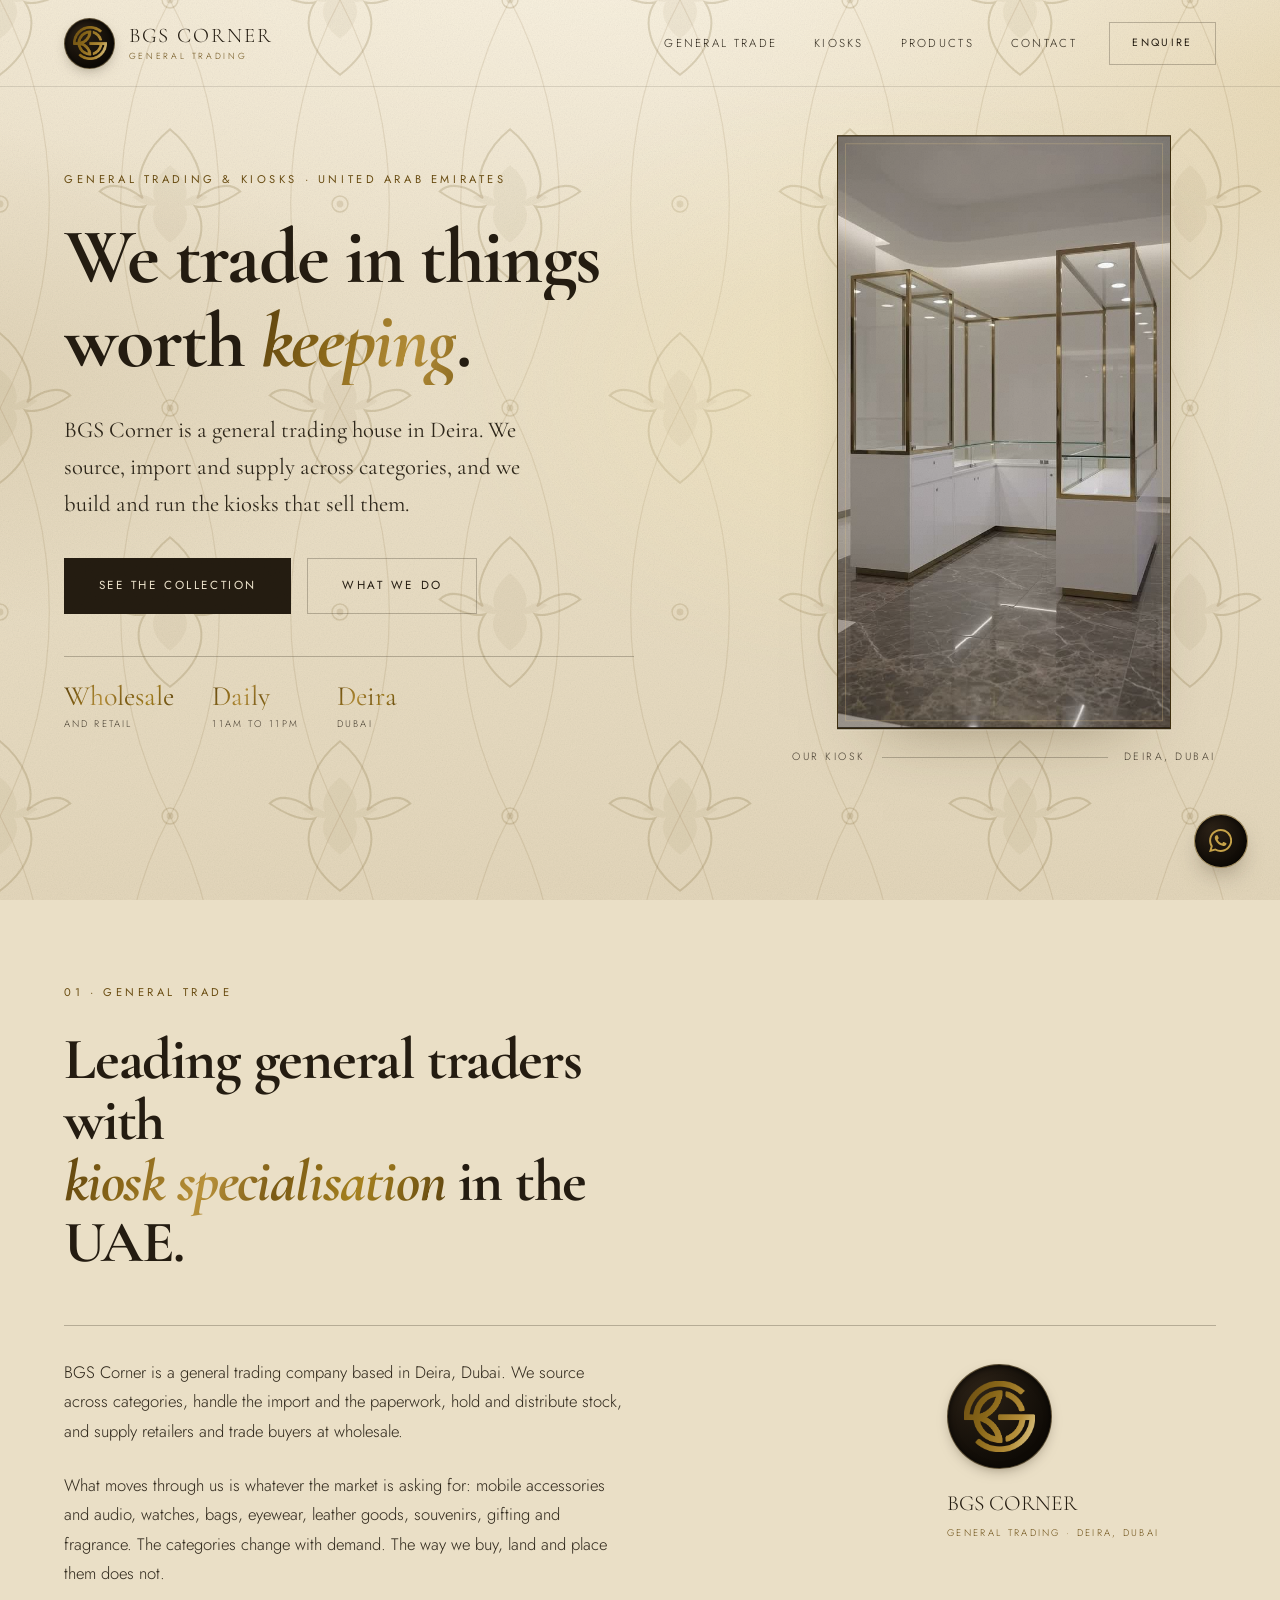
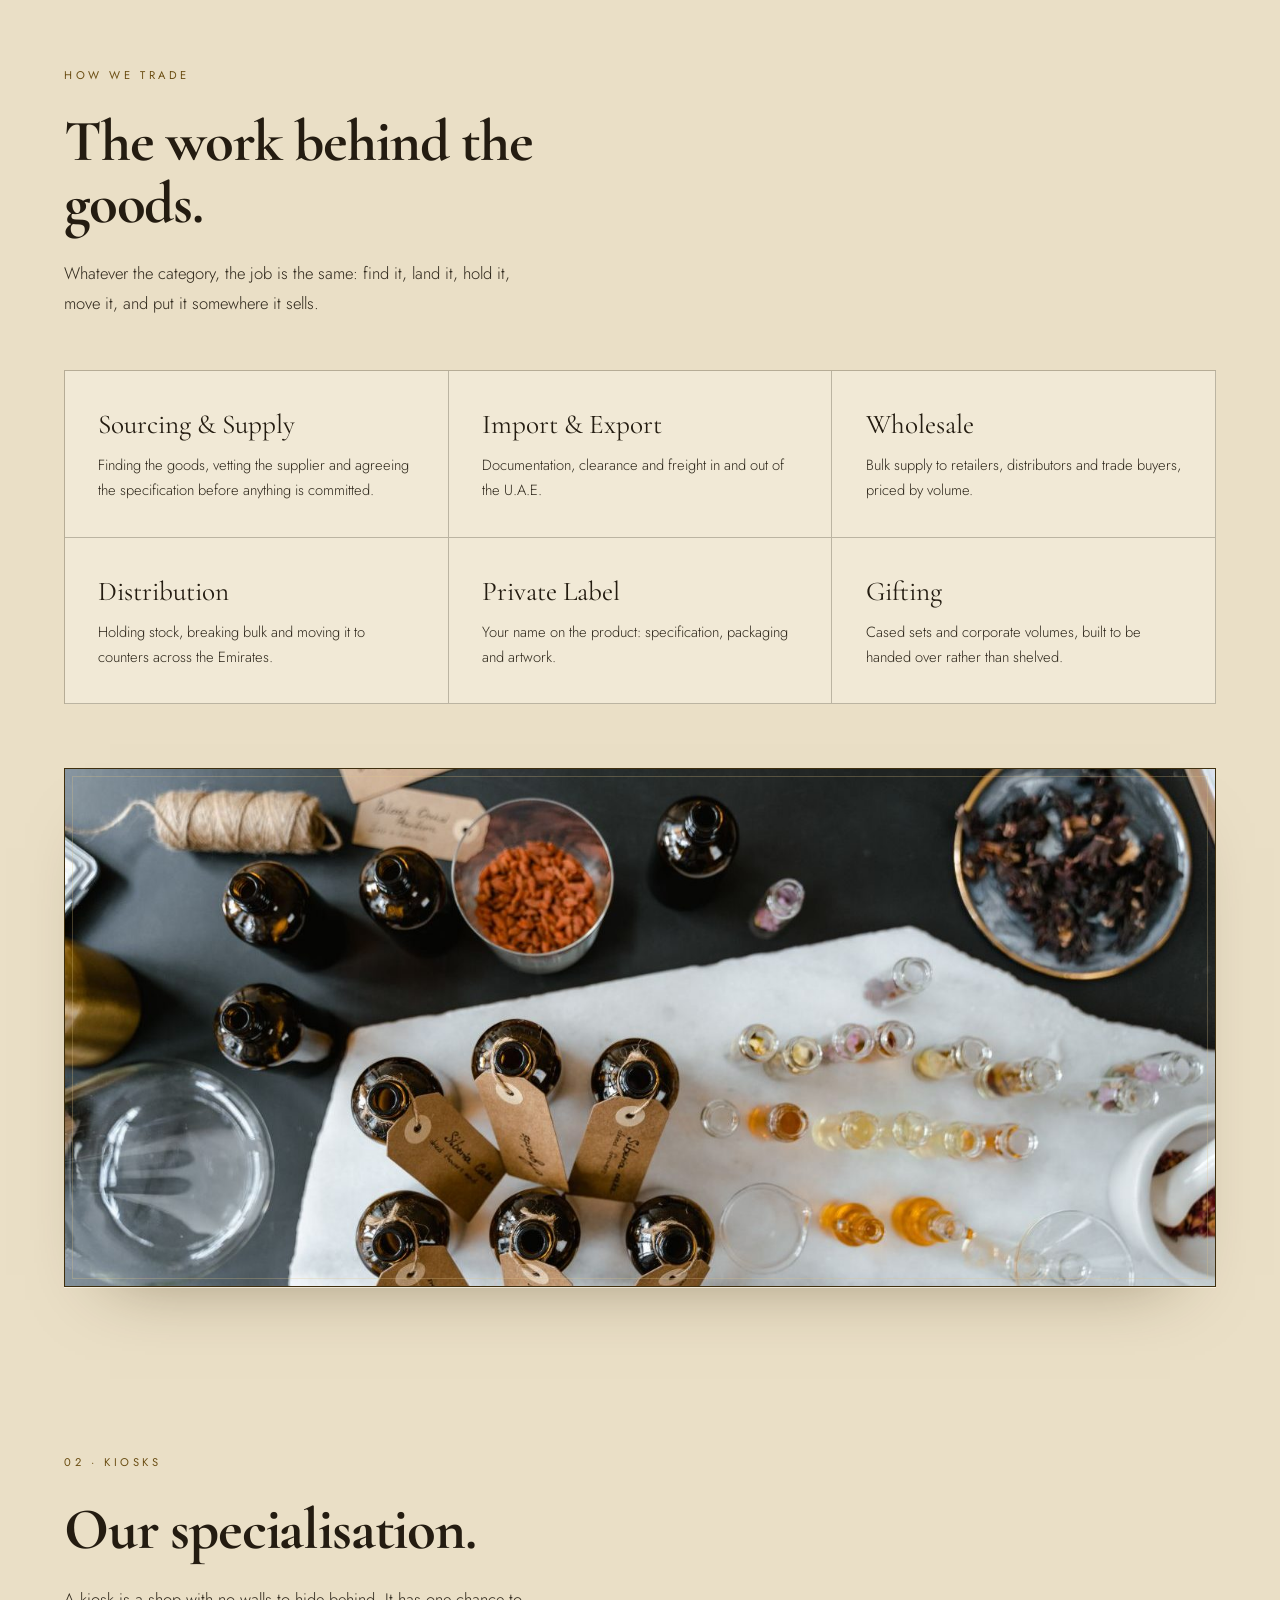
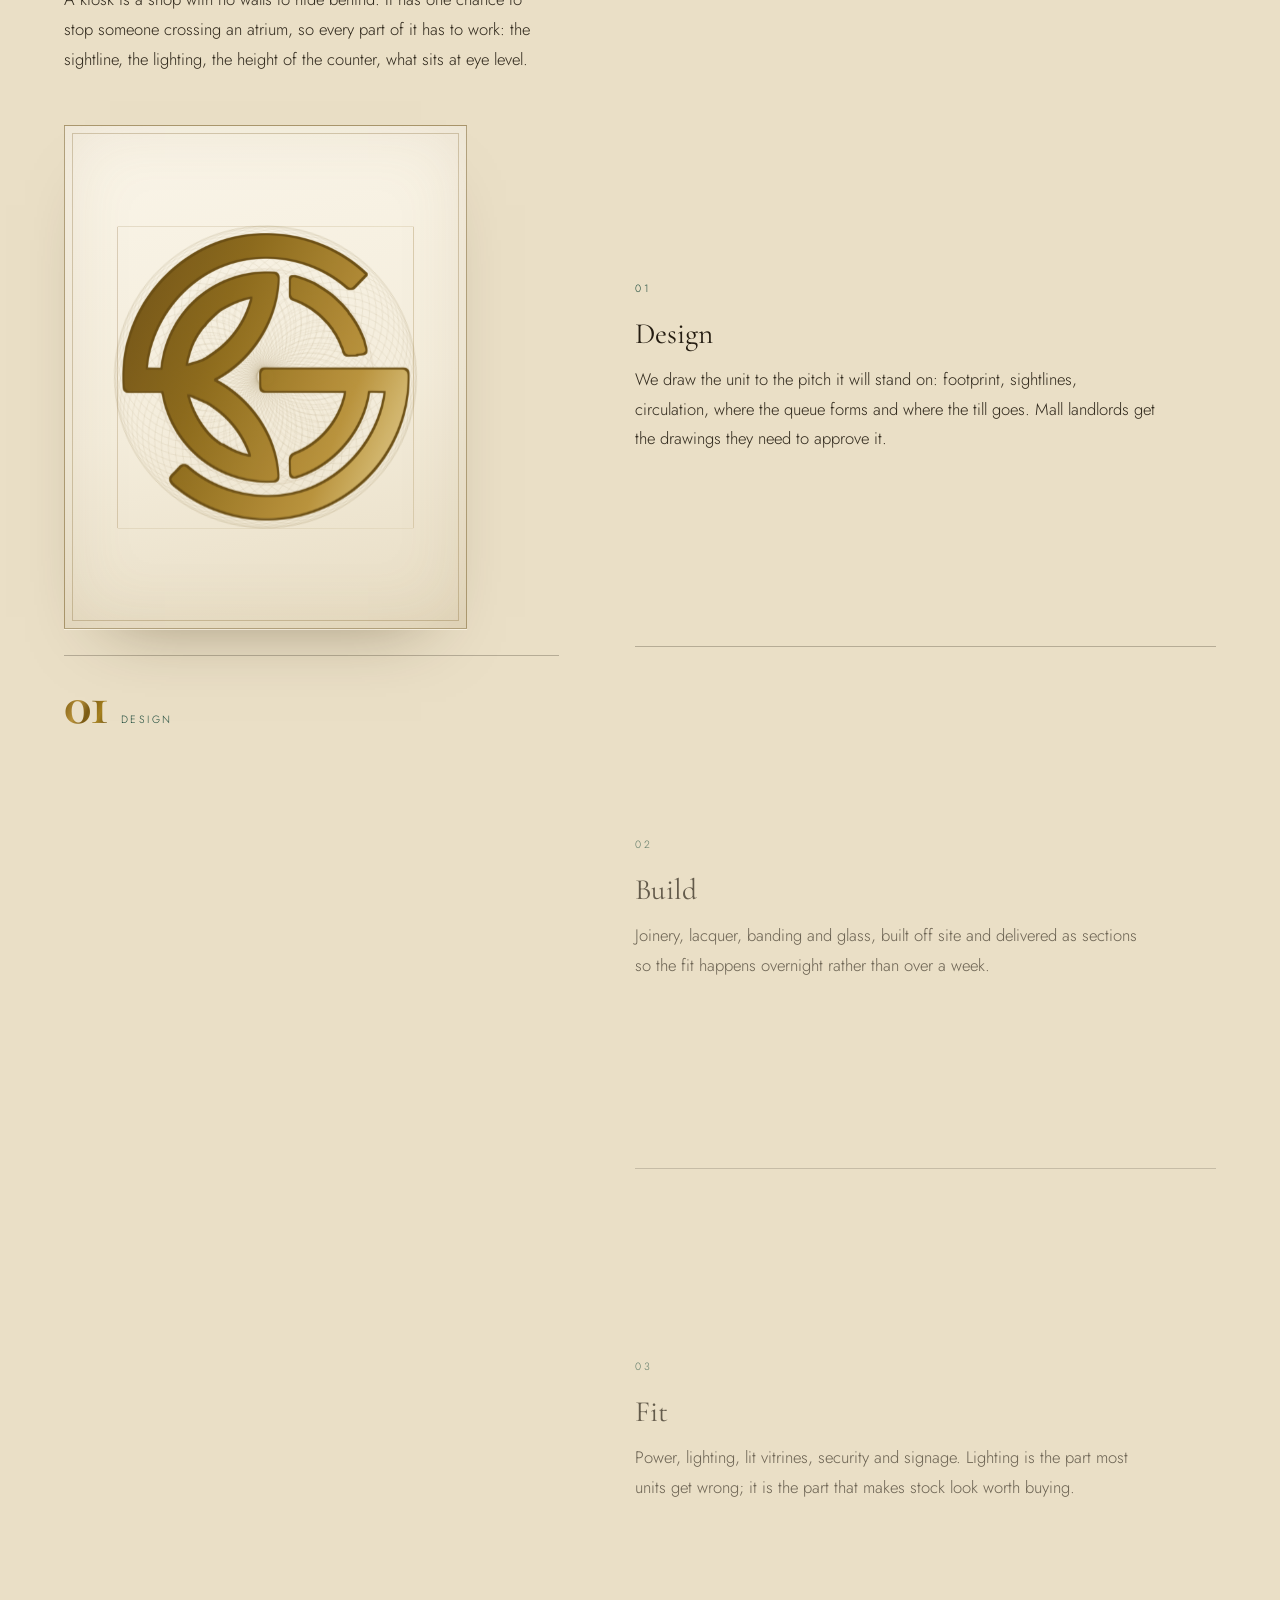
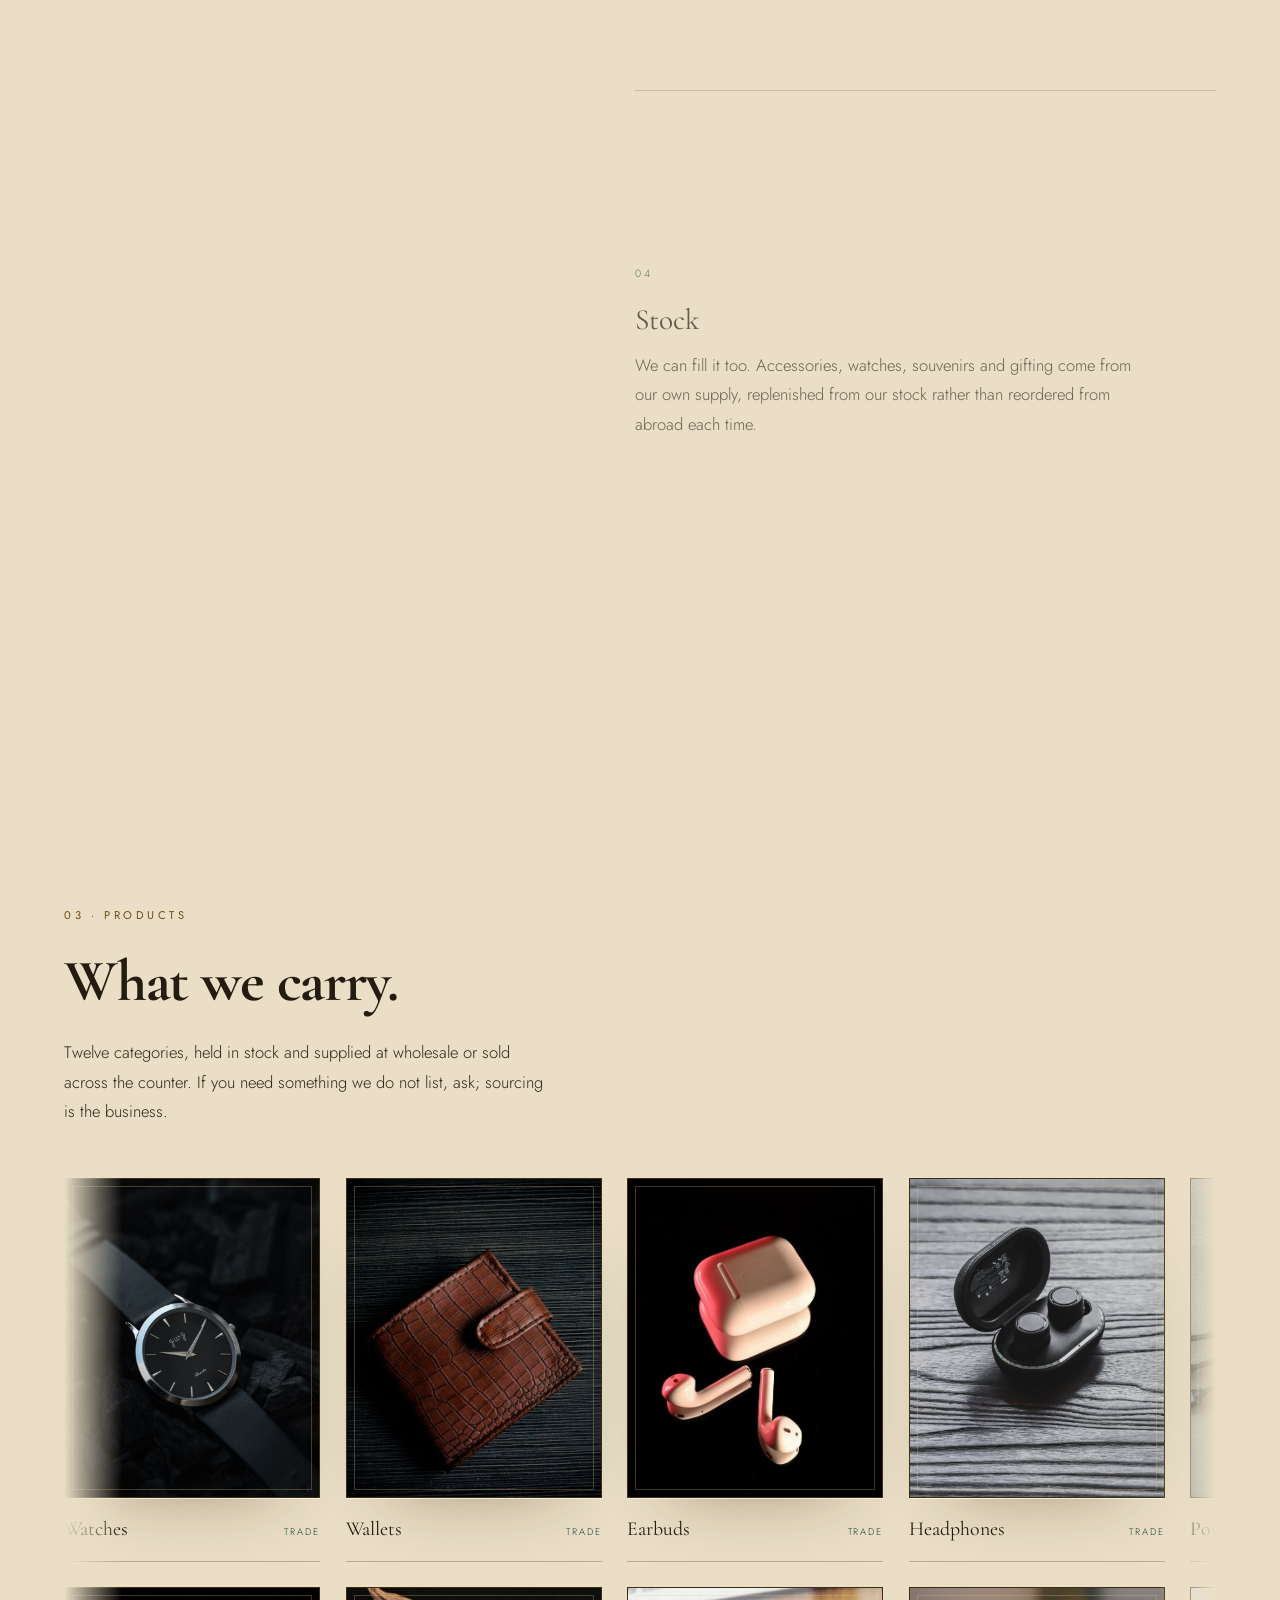
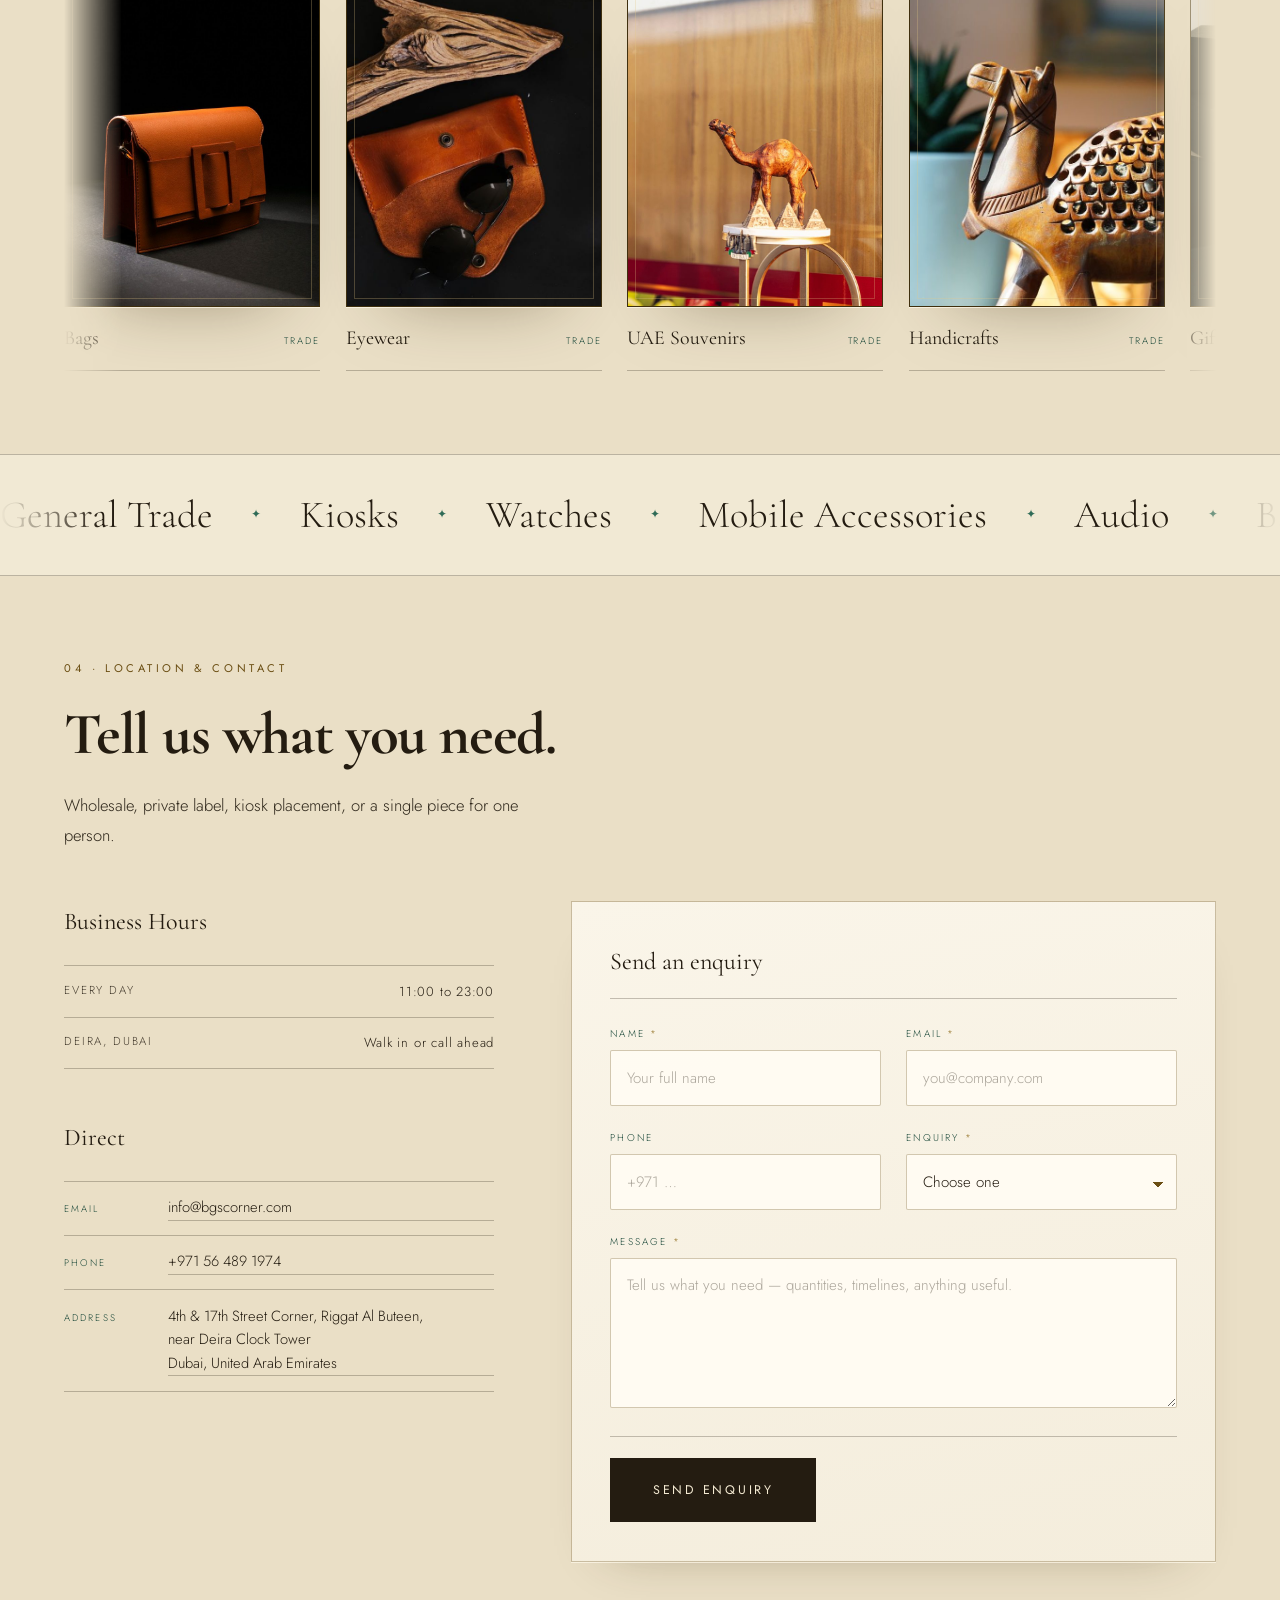
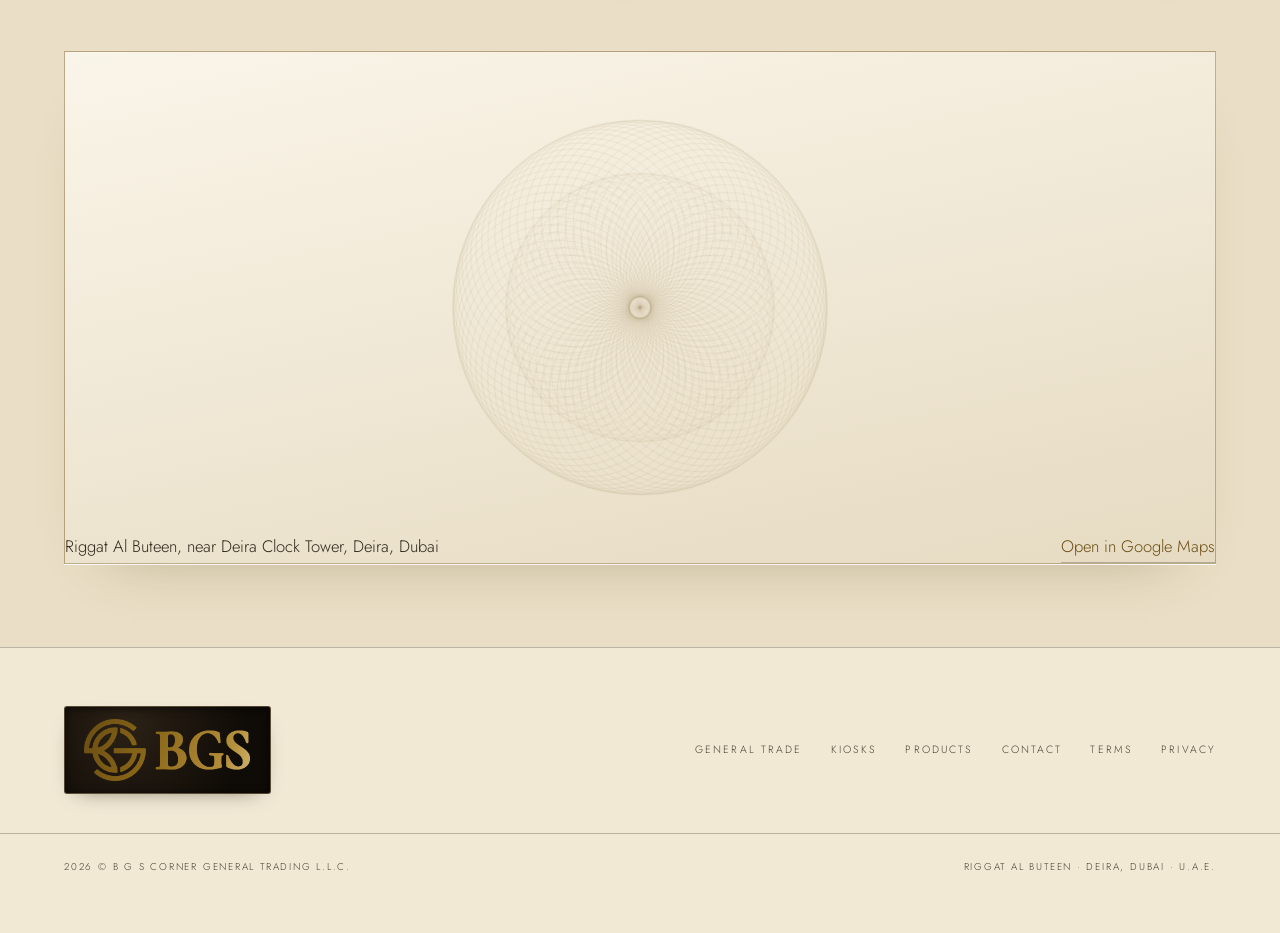
==== commit e4075dd9: "Swap the hero and the kiosk column The film moves out of the kiosk column and into the hero, where i" ====
--- a/index.html
+++ b/index.html
@@ -11,7 +11,7 @@
 <link rel="preconnect" href="https://fonts.googleapis.com">
 <link rel="preconnect" href="https://fonts.gstatic.com" crossorigin>
 <link href="https://fonts.googleapis.com/css2?family=Cormorant+Garamond:ital,wght@0,400;0,500;0,600;0,700;1,500;1,600;1,700&family=Jost:wght@300;400;500&display=swap" rel="stylesheet">
-<link rel="stylesheet" href="assets/css/site.css?v=4660f0c1">
+<link rel="stylesheet" href="assets/css/site.css?v=7cc127dd">
 </head>
 <body>
 
@@ -86,21 +86,15 @@
     </div>
 
     <figure class="hero__art">
-      <div class="artframe artframe--hero artframe--art" data-parallax="0.04">
+      <div class="artframe artframe--hero artframe--video drawn" data-parallax="0.04">
         <video class="herovid" autoplay muted loop playsinline preload="auto"
-               poster="assets/video/kiosk-poster.jpg" aria-hidden="true" tabindex="-1">
+               poster="assets/video/kiosk-poster.jpg"
+               aria-label="A BGS Corner kiosk: lit sign over glass vitrines of fragrance, eyewear and accessories.">
           <source src="assets/video/kiosk.mp4" type="video/mp4">
         </video>
-        <span class="herovid__scrim" aria-hidden="true"></span>
-        <canvas class="guilloche" data-guilloche data-seed="0" aria-hidden="true"></canvas>
-        <div class="markart" role="img"
-             aria-label="The BGS Corner monogram, drawn in gold.">
-          <span class="markart__outline" aria-hidden="true"></span>
-          <span class="markart__fill" aria-hidden="true"></span>
-        </div>
       </div>
       <figcaption class="art__cap reveal" data-delay="3">
-        <span>BGS CORNER</span><i></i><span>General Trading</span>
+        <span>Our kiosk</span><i></i><span>Deira, Dubai</span>
       </figcaption>
     </figure>
   </div>
@@ -195,12 +189,12 @@
 
   <div class="concept wrap">
     <div class="concept__stick">
-      <div class="artframe artframe--tall artframe--video drawn">
-        <video class="kioskvid" autoplay muted playsinline preload="auto"
-               poster="assets/video/kiosk-poster.jpg"
-               aria-label="A BGS Corner retail unit: glass and brass vitrines over white lacquer counters.">
-          <source src="assets/video/kiosk.mp4" type="video/mp4">
-        </video>
+      <div class="artframe artframe--tall artframe--art">
+        <canvas class="guilloche" data-guilloche data-seed="0" aria-hidden="true"></canvas>
+        <div class="markart" role="img" aria-label="The BGS Corner monogram, drawn in gold.">
+          <span class="markart__outline" aria-hidden="true"></span>
+          <span class="markart__fill" aria-hidden="true"></span>
+        </div>
       </div>
       <div class="readout" aria-hidden="true">
         <span class="readout__val" data-readout-val>01</span>
@@ -537,6 +531,6 @@
 </a>
 
 <script src="assets/js/graphics.js?v=ef9fedd5" defer></script>
-<script src="assets/js/site.js?v=2a5f6c06" defer></script>
+<script src="assets/js/site.js?v=fc0c145e" defer></script>
 </body>
 </html>
--- a/assets/css/site.css
+++ b/assets/css/site.css
@@ -261,7 +261,8 @@
   background:linear-gradient(180deg,var(--panel-lit),var(--panel));
   transform-origin:bottom;transition:transform 1.5s var(--ease),opacity 1.5s var(--ease)}
 .artframe.drawn::before{transform:scaleY(0);opacity:0}
-.artframe--hero,.artframe--tall,.artframe--card{aspect-ratio:4/5}
+.artframe--tall,.artframe--card{aspect-ratio:4/5}
+.artframe--hero:not(.artframe--video){aspect-ratio:4/5}
 .artframe--wide{aspect-ratio:16/7.2}
 .artframe--case{aspect-ratio:5/4}
 .guilloche{position:absolute;inset:0;width:100%;height:100%;opacity:.45;pointer-events:none}
@@ -353,7 +354,7 @@
      sliding under the nav while the last step is still being read */
   padding-bottom:clamp(2rem,14vh,9rem)}
 .concept__stick{position:sticky;top:max(12vh,5rem)}
-.concept__stick .artframe:not(.artframe--video){max-height:56vh}
+.concept__stick .artframe{max-height:56vh}
 .readout{margin-top:1.6rem;display:flex;align-items:baseline;gap:.8rem;
   border-top:1px solid var(--rule);padding-top:1.3rem}
 .readout__val{font-size:clamp(2.6rem,4.5vw,4rem);line-height:1;
@@ -778,17 +779,10 @@
    use, so nothing is cropped and there are no bars either. Height drives the
    box; width follows from the ratio and the frame centres in its column. */
 .artframe--video{background:#15110B;aspect-ratio:9/16;
-  height:min(62vh,34rem);width:auto;max-width:100%;margin-inline:auto}
-.kioskvid{position:absolute;inset:0;width:100%;height:100%;object-fit:contain;display:block;
-  opacity:0;transform:scale(1.04);
+  height:min(66vh,38rem);width:auto;max-width:100%;margin-inline:auto}
+
+/* the film carries the hero now, at the footage's own ratio so nothing crops */
+.herovid{position:absolute;inset:0;width:100%;height:100%;object-fit:contain;display:block;
+  opacity:0;transform:scale(1.03);
   transition:opacity 1.4s var(--ease),transform 2s var(--ease)}
-.artframe--video.drawn .kioskvid{opacity:1;transform:none}
-
-/* the film sits behind the monogram, held well back so the gold still reads */
-.herovid{position:absolute;inset:0;width:100%;height:100%;object-fit:cover;display:block;
-  opacity:0;transition:opacity 1.8s var(--ease) .3s;
-  filter:grayscale(.45) sepia(.4) contrast(.88) brightness(.95)}
-.artframe.drawn .herovid{opacity:.32}
-.herovid__scrim{position:absolute;inset:0;pointer-events:none;
-  background:linear-gradient(168deg,rgba(250,245,233,.62),rgba(240,232,213,.74))}
-@media (prefers-reduced-motion:reduce){.herovid{display:none}}
+.artframe--video.drawn .herovid{opacity:1;transform:none}
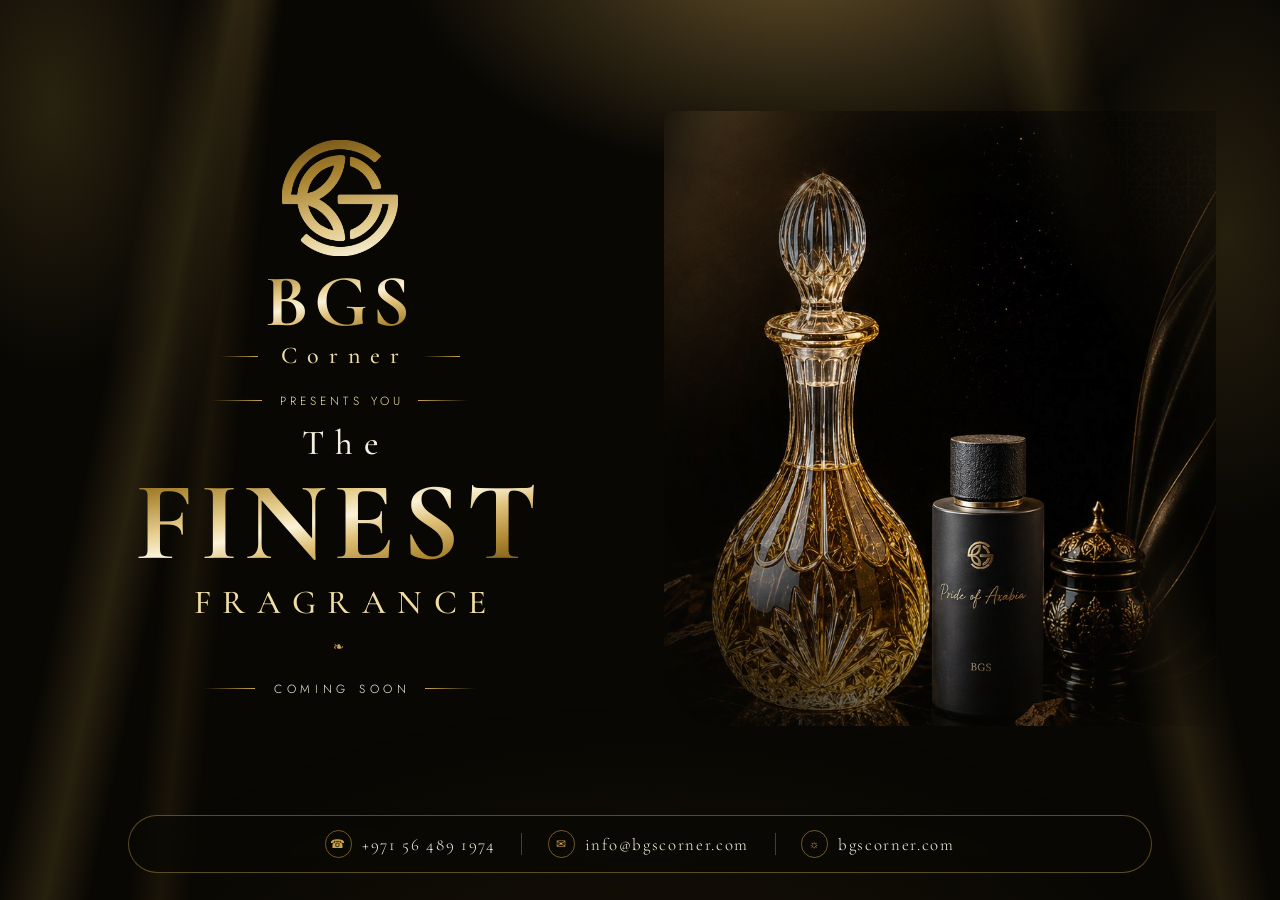
==== commit 40afc9bd: "Archive the site and put up a holding page The full site moves to archive/ intact, assets and build " ====
--- a/index.html
+++ b/index.html
@@ -3,534 +3,59 @@
 <head>
 <meta charset="utf-8">
 <meta name="viewport" content="width=device-width, initial-scale=1">
-<title>BGS Corner | General Trading &amp; Kiosks, UAE</title>
-<meta name="description" content="BGS Corner is a general trading company in Deira, Dubai. Sourcing, import and wholesale across watches, mobile accessories, bags, eyewear, souvenirs and gifts, and retail kiosks built end to end.">
-<meta name="theme-color" content="#DED2B9">
+<title>BGS CORNER — The Finest Fragrance, Coming Soon</title>
+<meta name="description" content="BGS Corner presents the finest fragrance. Coming soon. Deira, Dubai — +971 56 489 1974, info@bgscorner.com">
+<meta name="theme-color" content="#070603">
 <link rel="icon" href="assets/brand/favicon.png" type="image/png">
 <link rel="apple-touch-icon" href="assets/brand/favicon.png">
+<meta property="og:title" content="BGS CORNER — The Finest Fragrance">
+<meta property="og:description" content="Coming soon.">
 <link rel="preconnect" href="https://fonts.googleapis.com">
 <link rel="preconnect" href="https://fonts.gstatic.com" crossorigin>
-<link href="https://fonts.googleapis.com/css2?family=Cormorant+Garamond:ital,wght@0,400;0,500;0,600;0,700;1,500;1,600;1,700&family=Jost:wght@300;400;500&display=swap" rel="stylesheet">
-<link rel="stylesheet" href="assets/css/site.css?v=7cc127dd">
+<link href="https://fonts.googleapis.com/css2?family=Cormorant+Garamond:wght@400;500;600;700&family=Jost:wght@300;400;500&display=swap" rel="stylesheet">
+<link rel="stylesheet" href="assets/css/soon.css">
 </head>
 <body>
 
 <div class="grain" aria-hidden="true"></div>
-<div class="cursor" aria-hidden="true"><span class="cursor__ring"></span></div>
-<a class="skip" href="#trade">Skip to content</a>
+<div class="spot" aria-hidden="true"></div>
+<div class="silk silk--l" aria-hidden="true"></div>
+<div class="silk silk--r" aria-hidden="true"></div>
 
-<!-- ══════════════════════════════════════════════════════ nav -->
-<header class="nav" id="nav">
-  <div class="nav__inner">
-    <a class="nav__brand" href="#top" aria-label="BGS Corner — home">
-      <span class="markplate" aria-hidden="true"><span class="mark"></span></span>
-      <span class="nav__wordmark">
-        <span class="nav__name">BGS CORNER</span>
-        <span class="nav__sub">General Trading</span>
-      </span>
-    </a>
-    <nav class="nav__links" aria-label="Primary">
-      <a href="#trade">General Trade</a>
-      <a href="#kiosks">Kiosks</a>
-      <a href="#products">Products</a>
-      <a href="#contact">Contact</a>
-    </nav>
-    <a class="btn btn--ghost nav__cta" href="#contact">Enquire</a>
-    <button class="nav__toggle" id="navToggle" aria-expanded="false" aria-controls="menu">
-      <span class="sr">Menu</span><i></i><i></i>
-    </button>
-  </div>
-  <div class="nav__rule" aria-hidden="true"><span></span></div>
-</header>
+<main class="stage">
+  <section class="panel">
+    <span class="mark" aria-hidden="true"></span>
 
-<div class="menu" id="menu" inert>
-  <nav aria-label="Mobile">
-    <a href="#trade"><span>01</span>General Trade</a>
-    <a href="#kiosks"><span>02</span>Kiosks</a>
-    <a href="#products"><span>03</span>Products</a>
-    <a href="#contact"><span>04</span>Contact</a>
-  </nav>
-</div>
+    <h1 class="brand">
+      <span class="brand__name">BGS</span>
+      <span class="brand__sub"><i></i>Corner<i></i></span>
+    </h1>
 
-<main id="top">
+    <p class="rule"><i></i><span>Presents you</span><i></i></p>
 
-<!-- ══════════════════════════════════════════════════════ hero -->
-<section class="hero">
-  <div class="hero__glow" aria-hidden="true"></div>
+    <p class="headline">
+      <span class="headline__the">The</span>
+      <span class="headline__big">Finest</span>
+      <span class="headline__sub">Fragrance</span>
+    </p>
 
-  <div class="hero__grid wrap">
-    <div class="hero__text">
-      <p class="eyebrow reveal">General Trading &amp; Kiosks &middot; United Arab Emirates</p>
+    <p class="fleuron" aria-hidden="true">&#10087;</p>
 
-      <h1 class="hero__title">
-        <span class="line"><span>We trade in things</span></span>
-        <span class="line"><span>worth <em>keeping</em>.</span></span>
-      </h1>
+    <p class="soon"><i></i><span>Coming soon</span><i></i></p>
+  </section>
 
-      <p class="lede reveal" data-delay="1">
-        BGS Corner is a general trading house in Deira. We source, import and
-        supply across categories, and we build and run the kiosks that sell
-        them.
-      </p>
-
-      <div class="hero__actions reveal" data-delay="2">
-        <a class="btn btn--fill" href="#products">See the collection</a>
-        <a class="btn btn--line" href="#what">What we do</a>
-      </div>
-
-      <ul class="chips reveal" data-delay="3">
-        <li><b>Wholesale</b><span>and retail</span></li>
-        <li><b>Daily</b><span>11am to 11pm</span></li>
-        <li><b>Deira</b><span>Dubai</span></li>
-      </ul>
-    </div>
-
-    <figure class="hero__art">
-      <div class="artframe artframe--hero artframe--video drawn" data-parallax="0.04">
-        <video class="herovid" autoplay muted loop playsinline preload="auto"
-               poster="assets/video/kiosk-poster.jpg"
-               aria-label="A BGS Corner kiosk: lit sign over glass vitrines of fragrance, eyewear and accessories.">
-          <source src="assets/video/kiosk.mp4" type="video/mp4">
-        </video>
-      </div>
-      <figcaption class="art__cap reveal" data-delay="3">
-        <span>Our kiosk</span><i></i><span>Deira, Dubai</span>
-      </figcaption>
-    </figure>
-  </div>
-
-  <div class="hero__foot wrap">
-    <div class="ticks reveal" data-delay="4">
-      <span>General Trade</span><i></i><span>Kiosks</span><i></i><span>Electronics</span><i></i><span>Accessories</span><i></i><span>Gifts</span>
-    </div>
-    <div class="scrollcue reveal" data-delay="4"><span>Scroll</span><i></i></div>
-  </div>
-</section>
-
-<!-- ══════════════════════════════════════════════ 01 general trade -->
-<section class="section who" id="trade">
-  <div class="wrap">
-    <header class="shead">
-      <p class="eyebrow reveal">01 &middot; General Trade</p>
-      <h2 class="shead__title reveal" data-delay="1">
-        Leading general traders with<br><em>kiosk specialisation</em> in the UAE.
-      </h2>
-    </header>
-
-    <div class="who__body">
-      <div class="who__copy">
-        <p class="reveal" data-delay="2">
-          BGS Corner is a general trading company based in Deira, Dubai. We source
-          across categories, handle the import and the paperwork, hold and
-          distribute stock, and supply retailers and trade buyers at wholesale.
-        </p>
-        <p class="reveal" data-delay="3">
-          What moves through us is whatever the market is asking for: mobile
-          accessories and audio, watches, bags, eyewear, leather goods,
-          souvenirs, gifting and fragrance. The categories change with demand. The way we buy, land and
-          place them does not.
-        </p>
-      </div>
-
-      <aside class="who__mark reveal" data-delay="3">
-        <span class="markplate markplate--lg" aria-hidden="true"><span class="mark"></span></span>
-        <p>BGS CORNER<br><small>General Trading &middot; Deira, Dubai</small></p>
-      </aside>
-    </div>
-  </div>
-
-  <div class="wrap trade-cap">
-    <header class="shead shead--sub">
-      <p class="eyebrow reveal">How we trade</p>
-      <h3 class="shead__title reveal" data-delay="1">The work behind the goods.</h3>
-      <p class="shead__note reveal" data-delay="2">
-        Whatever the category, the job is the same: find it, land it, hold it,
-        move it, and put it somewhere it sells.
-      </p>
-    </header>
-
-    <ol class="pillars pillars--six">
-      <li class="pillar reveal"><h3>Sourcing &amp; Supply</h3>
-        <p>Finding the goods, vetting the supplier and agreeing the specification before anything is committed.</p></li>
-      <li class="pillar reveal" data-delay="1"><h3>Import &amp; Export</h3>
-        <p>Documentation, clearance and freight in and out of the U.A.E.</p></li>
-      <li class="pillar reveal" data-delay="2"><h3>Wholesale</h3>
-        <p>Bulk supply to retailers, distributors and trade buyers, priced by volume.</p></li>
-      <li class="pillar reveal"><h3>Distribution</h3>
-        <p>Holding stock, breaking bulk and moving it to counters across the Emirates.</p></li>
-      <li class="pillar reveal" data-delay="1"><h3>Private Label</h3>
-        <p>Your name on the product: specification, packaging and artwork.</p></li>
-      <li class="pillar reveal" data-delay="2"><h3>Gifting</h3>
-        <p>Cased sets and corporate volumes, built to be handed over rather than shelved.</p></li>
-    </ol>
-  </div>
-
-  <figure class="kiosk">
-    <div class="artframe artframe--wide reveal">
-      <img src="assets/img/trade.jpg" width="1500" height="675" loading="lazy"
-           alt="Goods laid out for despatch on a counter." decoding="async">
-    </div>
+  <figure class="still" aria-label="A cut-crystal decanter beside a black flacon and a gilt burner, with oud on black marble.">
+    <img src="assets/img/still.jpg" width="1000" height="1080" alt="" fetchpriority="high" decoding="async">
   </figure>
-</section>
-
-<!-- ══════════════════════════════════════════════════════ 02 kiosks -->
-<section class="section what" id="kiosks">
-  <div class="wrap">
-    <header class="shead">
-      <p class="eyebrow reveal">02 &middot; Kiosks</p>
-      <h2 class="shead__title reveal" data-delay="1">Our specialisation.</h2>
-      <p class="shead__note reveal" data-delay="2">
-        A kiosk is a shop with no walls to hide behind. It has one chance to stop
-        someone crossing an atrium, so every part of it has to work: the sightline,
-        the lighting, the height of the counter, what sits at eye level.
-      </p>
-    </header>
-  </div>
-
-  <div class="concept wrap">
-    <div class="concept__stick">
-      <div class="artframe artframe--tall artframe--art">
-        <canvas class="guilloche" data-guilloche data-seed="0" aria-hidden="true"></canvas>
-        <div class="markart" role="img" aria-label="The BGS Corner monogram, drawn in gold.">
-          <span class="markart__outline" aria-hidden="true"></span>
-          <span class="markart__fill" aria-hidden="true"></span>
-        </div>
-      </div>
-      <div class="readout" aria-hidden="true">
-        <span class="readout__val" data-readout-val>01</span>
-        <span class="readout__unit" data-readout-unit>Design</span>
-      </div>
-    </div>
-
-    <ol class="concept__steps">
-      <li class="cstep reveal" data-step data-val="01" data-unit="Design">
-        <span class="cstep__no">01</span>
-        <h3>Design</h3>
-        <p>We draw the unit to the pitch it will stand on: footprint, sightlines,
-           circulation, where the queue forms and where the till goes. Mall
-           landlords get the drawings they need to approve it.</p>
-      </li>
-      <li class="cstep reveal" data-step data-val="02" data-unit="Build">
-        <span class="cstep__no">02</span>
-        <h3>Build</h3>
-        <p>Joinery, lacquer, banding and glass, built off site and delivered as
-           sections so the fit happens overnight rather than over a week.</p>
-      </li>
-      <li class="cstep reveal" data-step data-val="03" data-unit="Fit">
-        <span class="cstep__no">03</span>
-        <h3>Fit</h3>
-        <p>Power, lighting, lit vitrines, security and signage. Lighting is the
-           part most units get wrong; it is the part that makes stock look worth
-           buying.</p>
-      </li>
-      <li class="cstep reveal" data-step data-val="04" data-unit="Stock">
-        <span class="cstep__no">04</span>
-        <h3>Stock</h3>
-        <p>We can fill it too. Accessories, watches, souvenirs and gifting come from
-           our own supply, replenished from our stock rather than reordered from
-           abroad each time.</p>
-      </li>
-    </ol>
-  </div>
-
-</section>
-
-<!-- ══════════════════════════════════════════════════════ 03 products -->
-<section class="section products" id="products">
-  <div class="wrap">
-    <header class="shead">
-      <p class="eyebrow reveal">03 &middot; Products</p>
-      <h2 class="shead__title reveal" data-delay="1">What we carry.</h2>
-      <p class="shead__note reveal" data-delay="2">
-        Twelve categories, held in stock and supplied at wholesale or sold across
-        the counter. If you need something we do not list, ask; sourcing is the
-        business.
-      </p>
-    </header>
-  </div>
-
-  <div class="wrap">
-    <div class="carousel" data-carousel>
-      <ul class="carousel__row">
-        <li class="card"><a href="#contact">
-          <div class="artframe artframe--card drawn">
-            <img src="assets/img/cat-watches.jpg" width="760" height="950" loading="lazy"
-                 decoding="async" alt="Watches.">
-          </div>
-          <div class="card__meta"><h4>Watches</h4><span>Trade</span></div></a></li>
-        <li class="card"><a href="#contact">
-          <div class="artframe artframe--card drawn">
-            <img src="assets/img/cat-wallets.jpg" width="760" height="950" loading="lazy"
-                 decoding="async" alt="Wallets.">
-          </div>
-          <div class="card__meta"><h4>Wallets</h4><span>Trade</span></div></a></li>
-        <li class="card"><a href="#contact">
-          <div class="artframe artframe--card drawn">
-            <img src="assets/img/cat-earbuds.jpg" width="760" height="950" loading="lazy"
-                 decoding="async" alt="Earbuds.">
-          </div>
-          <div class="card__meta"><h4>Earbuds</h4><span>Trade</span></div></a></li>
-        <li class="card"><a href="#contact">
-          <div class="artframe artframe--card drawn">
-            <img src="assets/img/cat-headphones.jpg" width="760" height="950" loading="lazy"
-                 decoding="async" alt="Headphones.">
-          </div>
-          <div class="card__meta"><h4>Headphones</h4><span>Trade</span></div></a></li>
-        <li class="card"><a href="#contact">
-          <div class="artframe artframe--card drawn">
-            <img src="assets/img/cat-powerbanks.jpg" width="760" height="950" loading="lazy"
-                 decoding="async" alt="Power Banks.">
-          </div>
-          <div class="card__meta"><h4>Power Banks</h4><span>Trade</span></div></a></li>
-        <li class="card"><a href="#contact">
-          <div class="artframe artframe--card drawn">
-            <img src="assets/img/cat-cables.jpg" width="760" height="950" loading="lazy"
-                 decoding="async" alt="Cables & Chargers.">
-          </div>
-          <div class="card__meta"><h4>Cables & Chargers</h4><span>Trade</span></div></a></li>
-        <li class="card" aria-hidden="true"><a href="#contact" tabindex="-1">
-          <div class="artframe artframe--card drawn">
-            <img src="assets/img/cat-watches.jpg" width="760" height="950" loading="lazy"
-                 decoding="async" alt="Watches.">
-          </div>
-          <div class="card__meta"><h4>Watches</h4><span>Trade</span></div></a></li>
-        <li class="card" aria-hidden="true"><a href="#contact" tabindex="-1">
-          <div class="artframe artframe--card drawn">
-            <img src="assets/img/cat-wallets.jpg" width="760" height="950" loading="lazy"
-                 decoding="async" alt="Wallets.">
-          </div>
-          <div class="card__meta"><h4>Wallets</h4><span>Trade</span></div></a></li>
-        <li class="card" aria-hidden="true"><a href="#contact" tabindex="-1">
-          <div class="artframe artframe--card drawn">
-            <img src="assets/img/cat-earbuds.jpg" width="760" height="950" loading="lazy"
-                 decoding="async" alt="Earbuds.">
-          </div>
-          <div class="card__meta"><h4>Earbuds</h4><span>Trade</span></div></a></li>
-        <li class="card" aria-hidden="true"><a href="#contact" tabindex="-1">
-          <div class="artframe artframe--card drawn">
-            <img src="assets/img/cat-headphones.jpg" width="760" height="950" loading="lazy"
-                 decoding="async" alt="Headphones.">
-          </div>
-          <div class="card__meta"><h4>Headphones</h4><span>Trade</span></div></a></li>
-        <li class="card" aria-hidden="true"><a href="#contact" tabindex="-1">
-          <div class="artframe artframe--card drawn">
-            <img src="assets/img/cat-powerbanks.jpg" width="760" height="950" loading="lazy"
-                 decoding="async" alt="Power Banks.">
-          </div>
-          <div class="card__meta"><h4>Power Banks</h4><span>Trade</span></div></a></li>
-        <li class="card" aria-hidden="true"><a href="#contact" tabindex="-1">
-          <div class="artframe artframe--card drawn">
-            <img src="assets/img/cat-cables.jpg" width="760" height="950" loading="lazy"
-                 decoding="async" alt="Cables & Chargers.">
-          </div>
-          <div class="card__meta"><h4>Cables & Chargers</h4><span>Trade</span></div></a></li>
-      </ul>
-      <ul class="carousel__row carousel__row--rev">
-        <li class="card"><a href="#contact">
-          <div class="artframe artframe--card drawn">
-            <img src="assets/img/cat-bags.jpg" width="760" height="950" loading="lazy"
-                 decoding="async" alt="Bags.">
-          </div>
-          <div class="card__meta"><h4>Bags</h4><span>Trade</span></div></a></li>
-        <li class="card"><a href="#contact">
-          <div class="artframe artframe--card drawn">
-            <img src="assets/img/cat-eyewear.jpg" width="760" height="950" loading="lazy"
-                 decoding="async" alt="Eyewear.">
-          </div>
-          <div class="card__meta"><h4>Eyewear</h4><span>Trade</span></div></a></li>
-        <li class="card"><a href="#contact">
-          <div class="artframe artframe--card drawn">
-            <img src="assets/img/cat-souvenirs.jpg" width="760" height="950" loading="lazy"
-                 decoding="async" alt="UAE Souvenirs.">
-          </div>
-          <div class="card__meta"><h4>UAE Souvenirs</h4><span>Trade</span></div></a></li>
-        <li class="card"><a href="#contact">
-          <div class="artframe artframe--card drawn">
-            <img src="assets/img/cat-handicrafts.jpg" width="760" height="950" loading="lazy"
-                 decoding="async" alt="Handicrafts.">
-          </div>
-          <div class="card__meta"><h4>Handicrafts</h4><span>Trade</span></div></a></li>
-        <li class="card"><a href="#contact">
-          <div class="artframe artframe--card drawn">
-            <img src="assets/img/cat-gifts.jpg" width="760" height="950" loading="lazy"
-                 decoding="async" alt="Gift Sets.">
-          </div>
-          <div class="card__meta"><h4>Gift Sets</h4><span>Trade</span></div></a></li>
-        <li class="card"><a href="#contact">
-          <div class="artframe artframe--card drawn">
-            <img src="assets/img/cat-perfumes.jpg" width="760" height="950" loading="lazy"
-                 decoding="async" alt="Perfumes.">
-          </div>
-          <div class="card__meta"><h4>Perfumes</h4><span>Trade</span></div></a></li>
-        <li class="card" aria-hidden="true"><a href="#contact" tabindex="-1">
-          <div class="artframe artframe--card drawn">
-            <img src="assets/img/cat-bags.jpg" width="760" height="950" loading="lazy"
-                 decoding="async" alt="Bags.">
-          </div>
-          <div class="card__meta"><h4>Bags</h4><span>Trade</span></div></a></li>
-        <li class="card" aria-hidden="true"><a href="#contact" tabindex="-1">
-          <div class="artframe artframe--card drawn">
-            <img src="assets/img/cat-eyewear.jpg" width="760" height="950" loading="lazy"
-                 decoding="async" alt="Eyewear.">
-          </div>
-          <div class="card__meta"><h4>Eyewear</h4><span>Trade</span></div></a></li>
-        <li class="card" aria-hidden="true"><a href="#contact" tabindex="-1">
-          <div class="artframe artframe--card drawn">
-            <img src="assets/img/cat-souvenirs.jpg" width="760" height="950" loading="lazy"
-                 decoding="async" alt="UAE Souvenirs.">
-          </div>
-          <div class="card__meta"><h4>UAE Souvenirs</h4><span>Trade</span></div></a></li>
-        <li class="card" aria-hidden="true"><a href="#contact" tabindex="-1">
-          <div class="artframe artframe--card drawn">
-            <img src="assets/img/cat-handicrafts.jpg" width="760" height="950" loading="lazy"
-                 decoding="async" alt="Handicrafts.">
-          </div>
-          <div class="card__meta"><h4>Handicrafts</h4><span>Trade</span></div></a></li>
-        <li class="card" aria-hidden="true"><a href="#contact" tabindex="-1">
-          <div class="artframe artframe--card drawn">
-            <img src="assets/img/cat-gifts.jpg" width="760" height="950" loading="lazy"
-                 decoding="async" alt="Gift Sets.">
-          </div>
-          <div class="card__meta"><h4>Gift Sets</h4><span>Trade</span></div></a></li>
-        <li class="card" aria-hidden="true"><a href="#contact" tabindex="-1">
-          <div class="artframe artframe--card drawn">
-            <img src="assets/img/cat-perfumes.jpg" width="760" height="950" loading="lazy"
-                 decoding="async" alt="Perfumes.">
-          </div>
-          <div class="card__meta"><h4>Perfumes</h4><span>Trade</span></div></a></li>
-      </ul>
-    </div>
-  </div>
-</section>
-
-<!-- ══════════════════════════════════════════════════ marquee -->
-<section class="trade" aria-hidden="true">
-  <div class="marquee"><div class="marquee__track">
-    <span>General Trade</span><i>&#10022;</i><span>Kiosks</span><i>&#10022;</i><span>Watches</span><i>&#10022;</i><span>Mobile Accessories</span><i>&#10022;</i><span>Audio</span><i>&#10022;</i><span>Bags</span><i>&#10022;</i><span>Eyewear</span><i>&#10022;</i><span>Souvenirs</span><i>&#10022;</i><span>Gifts</span><i>&#10022;</i><span>Perfumes</span><i>&#10022;</i><span>Sourcing</span><i>&#10022;</i><span>Import</span><i>&#10022;</i><span>Wholesale</span><i>&#10022;</i><span>Distribution</span><i>&#10022;</i>
-    <span>General Trade</span><i>&#10022;</i><span>Kiosks</span><i>&#10022;</i><span>Watches</span><i>&#10022;</i><span>Mobile Accessories</span><i>&#10022;</i><span>Audio</span><i>&#10022;</i><span>Bags</span><i>&#10022;</i><span>Eyewear</span><i>&#10022;</i><span>Souvenirs</span><i>&#10022;</i><span>Gifts</span><i>&#10022;</i><span>Perfumes</span><i>&#10022;</i><span>Sourcing</span><i>&#10022;</i><span>Import</span><i>&#10022;</i><span>Wholesale</span><i>&#10022;</i><span>Distribution</span><i>&#10022;</i>
-  </div></div>
-</section>
-
-<!-- ══════════════════════════════════════════════════ 04 contact -->
-<section class="section contact" id="contact">
-  <div class="wrap">
-    <header class="shead">
-      <p class="eyebrow reveal">04 &middot; Location &amp; Contact</p>
-      <h2 class="shead__title reveal" data-delay="1">Tell us what you need.</h2>
-      <p class="shead__note reveal" data-delay="2">
-        Wholesale, private label, kiosk placement, or a single piece for one person.
-      </p>
-    </header>
-
-    <div class="contact__grid">
-
-      <!-- hours + details -->
-      <aside class="contact__side">
-        <div class="hours reveal">
-          <h3>Business Hours</h3>
-          <dl>
-            <div><dt>Every day</dt><dd>11:00 to 23:00</dd></div>
-            <div><dt>Deira, Dubai</dt><dd>Walk in or call ahead</dd></div>
-          </dl>
-        </div>
-
-        <div class="details reveal" data-delay="1">
-          <h3>Direct</h3>
-          <ul>
-            <li><span>Email</span><a href="mailto:info@bgscorner.com">info@bgscorner.com</a></li>
-            <li><span>Phone</span><a href="tel:+971564891974">+971 56 489 1974</a></li>
-            <li><span>Address</span><a href="https://maps.app.goo.gl/KCoV6pxYwKUt4vGc6" target="_blank" rel="noopener"><address>4th &amp; 17th Street Corner, Riggat Al Buteen,<br>near Deira Clock Tower<br>Dubai, United Arab Emirates</address></a></li>
-          </ul>
-        </div>
-      </aside>
-
-      <!-- form -->
-      <form class="form reveal" data-delay="1" name="enquiry" method="POST"
-            data-netlify="true" netlify-honeypot="company-website"
-            action="/" novalidate>
-        <input type="hidden" name="form-name" value="enquiry">
-        <p class="hp"><label>Do not fill this in <input name="company-website" tabindex="-1" autocomplete="off"></label></p>
-
-        <h3 class="form__head">Send an enquiry</h3>
-
-        <div class="field">
-          <label for="f-name">Name <em>*</em></label>
-          <input id="f-name" name="name" type="text" required autocomplete="name" placeholder="Your full name">
-        </div>
-        <div class="field">
-          <label for="f-email">Email <em>*</em></label>
-          <input id="f-email" name="email" type="email" required autocomplete="email" placeholder="you@company.com">
-        </div>
-        <div class="field">
-          <label for="f-phone">Phone</label>
-          <input id="f-phone" name="phone" type="tel" autocomplete="tel" placeholder="+971 …">
-        </div>
-        <div class="field">
-          <label for="f-topic">Enquiry <em>*</em></label>
-          <select id="f-topic" name="topic" required>
-            <option value="" disabled selected>Choose one</option>
-            <option>Wholesale enquiry</option>
-            <option>Private label</option>
-            <option>Kiosk placement or fit out</option>
-            <option>Single piece</option>
-            <option>General trade</option>
-          </select>
-        </div>
-        <div class="field field--full">
-          <label for="f-msg">Message <em>*</em></label>
-          <textarea id="f-msg" name="message" rows="5" required placeholder="Tell us what you need — quantities, timelines, anything useful."></textarea>
-        </div>
-
-        <div class="form__foot">
-          <button class="btn btn--fill btn--lg" type="submit">Send enquiry</button>
-          <p class="form__note" data-form-note role="status"></p>
-        </div>
-      </form>
-    </div>
-
-    <!-- map -->
-    <figure class="map reveal">
-      <canvas class="guilloche" data-guilloche data-seed="9" aria-hidden="true"></canvas>
-      <iframe
-        src="https://www.google.com/maps?q=25.2585802,55.3224703&z=17&hl=en&output=embed"
-        title="BGS Corner location on a map" loading="lazy"
-        referrerpolicy="no-referrer-when-downgrade"></iframe>
-      <figcaption>
-        <span>Riggat Al Buteen, near Deira Clock Tower, Deira, Dubai</span>
-        <a class="map__link" href="https://maps.app.goo.gl/KCoV6pxYwKUt4vGc6"
-           target="_blank" rel="noopener">Open in Google Maps</a>
-      </figcaption>
-    </figure>
-  </div>
-</section>
-
 </main>
 
-<!-- ══════════════════════════════════════════════════ footer -->
-<footer class="foot">
-  <div class="wrap foot__top">
-    <a class="lockplate" href="#top" aria-label="BGS Corner, back to top"><span class="foot__lockup"></span></a>
-    <nav class="foot__links" aria-label="Footer">
-      <a href="#trade">General Trade</a><a href="#kiosks">Kiosks</a>
-      <a href="#products">Products</a><a href="#contact">Contact</a>
-      <a href="terms.html">Terms</a><a href="privacy.html">Privacy</a>
-    </nav>
-  </div>
-  <div class="wrap foot__base">
-    <p class="foot__legal"><span id="year">2026</span> &copy; B G S Corner General Trading L.L.C.</p>
-    <p class="foot__where">Riggat Al Buteen &middot; Deira, Dubai &middot; U.A.E.</p>
-  </div>
+<footer class="bar">
+  <a href="tel:+971564891974"><span class="bar__ico" aria-hidden="true">&#9742;</span>+971 56 489 1974</a>
+  <i aria-hidden="true"></i>
+  <a href="mailto:info@bgscorner.com"><span class="bar__ico" aria-hidden="true">&#9993;</span>info@bgscorner.com</a>
+  <i aria-hidden="true"></i>
+  <a href="https://bgscorner.com" target="_blank" rel="noopener"><span class="bar__ico" aria-hidden="true">&#9788;</span>bgscorner.com</a>
 </footer>
 
-<!-- floating WhatsApp — opens a chat with the number published on this page -->
-<a class="wa" href="https://wa.me/971564891974?text=Hello%20BGS%20Corner%2C%20I%27d%20like%20to%20enquire%20about%20your%20products."
-   target="_blank" rel="noopener" aria-label="Chat with BGS Corner on WhatsApp">
-  <span class="wa__ring" aria-hidden="true"></span>
-  <svg viewBox="0 0 24 24" aria-hidden="true" focusable="false"><path d="M17.472 14.382c-.297-.149-1.758-.867-2.03-.967-.273-.099-.471-.148-.67.15-.197.297-.767.966-.94 1.164-.173.199-.347.223-.644.075-.297-.15-1.255-.463-2.39-1.475-.883-.788-1.48-1.761-1.653-2.059-.173-.297-.018-.458.13-.606.134-.133.298-.347.446-.52.149-.174.198-.298.298-.497.099-.198.05-.371-.025-.52-.075-.149-.669-1.612-.916-2.207-.242-.579-.487-.5-.669-.51a12.8 12.8 0 0 0-.57-.01c-.198 0-.52.074-.792.372-.272.297-1.04 1.016-1.04 2.479 0 1.462 1.065 2.875 1.213 3.074.149.198 2.096 3.2 5.077 4.487.709.306 1.262.489 1.694.625.712.227 1.36.195 1.871.118.571-.085 1.758-.719 2.006-1.413.248-.694.248-1.289.173-1.413-.074-.124-.272-.198-.57-.347M12.051 21.785h-.004a9.87 9.87 0 0 1-5.031-1.378l-.361-.214-3.741.982.998-3.648-.235-.374a9.86 9.86 0 0 1-1.51-5.26c.001-5.45 4.436-9.884 9.888-9.884 2.64 0 5.122 1.03 6.988 2.898a9.825 9.825 0 0 1 2.893 6.994c-.003 5.45-4.437 9.884-9.885 9.884M20.464 3.488A11.815 11.815 0 0 0 12.05 0C5.495 0 .16 5.335.157 11.892c0 2.096.547 4.142 1.588 5.945L.057 24l6.305-1.654a11.882 11.882 0 0 0 5.683 1.448h.005c6.554 0 11.89-5.335 11.893-11.893a11.821 11.821 0 0 0-3.479-8.413"/></svg>
-  <span class="wa__label">WhatsApp</span>
-</a>
-
-<script src="assets/js/graphics.js?v=ef9fedd5" defer></script>
-<script src="assets/js/site.js?v=fc0c145e" defer></script>
 </body>
 </html>
--- a/assets/css/soon.css
+++ b/assets/css/soon.css
@@ -0,0 +1,146 @@
+/* ═══════════════════════════════════════════════════════════════════════════
+   BGS CORNER — coming soon
+   Black ground, gold foil, one still life. Everything except the photograph
+   is live text, so it stays crisp and selectable at any size.
+   ═══════════════════════════════════════════════════════════════════════════ */
+:root{
+  --black:#070603;
+  --black-2:#100C06;
+  --gold-deep:#7A5A18;
+  --gold:#C9A24A;
+  --gold-lit:#F0DCA0;
+  --cream:#F4EEDF;
+  --foil:linear-gradient(168deg,
+      #6B4E13 0%, #A98230 16%, #E7CE8C 36%, #FBF2D6 47%,
+      #E0C179 58%, #A98230 76%, #6B4E13 92%, #C9A24A 100%);
+  --ease:cubic-bezier(.16,1,.3,1);
+  --f-display:"Cormorant Garamond",Garamond,serif;
+  --f-ui:"Jost",-apple-system,BlinkMacSystemFont,sans-serif;
+}
+*,*::before,*::after{box-sizing:border-box}
+html,body{height:100%}
+body{
+  margin:0;background:var(--black);color:var(--cream);
+  font-family:var(--f-ui);font-weight:300;
+  -webkit-font-smoothing:antialiased;-moz-osx-font-smoothing:grayscale;
+  overflow-x:hidden;
+}
+img{display:block;max-width:100%}
+a{color:inherit;text-decoration:none}
+
+/* ── ambient ─────────────────────────────────────────────────────────────── */
+.spot{position:fixed;inset:0;pointer-events:none;z-index:0;
+  background:
+    radial-gradient(46% 38% at 62% -6%, rgba(214,170,88,.42) 0%, rgba(214,170,88,0) 68%),
+    radial-gradient(70% 60% at 50% 120%, rgba(120,88,32,.16) 0%, rgba(120,88,32,0) 70%)}
+.grain{position:fixed;inset:0;pointer-events:none;z-index:60;opacity:.32;mix-blend-mode:overlay;
+  background-image:url("data:image/svg+xml,%3Csvg xmlns='http://www.w3.org/2000/svg' width='240' height='240'%3E%3Cfilter id='n'%3E%3CfeTurbulence type='fractalNoise' baseFrequency='.8' numOctaves='3' stitchTiles='stitch'/%3E%3CfeColorMatrix type='saturate' values='0'/%3E%3C/filter%3E%3Crect width='100%25' height='100%25' filter='url(%23n)' opacity='.5'/%3E%3C/svg%3E")}
+
+/* the silk falls at the edges of the artwork; drawn rather than photographed */
+.silk{position:fixed;top:-10%;bottom:-10%;width:34vw;pointer-events:none;z-index:1;
+  filter:blur(.4px)}
+.silk--l{left:-6vw;
+  background:
+    radial-gradient(60% 42% at 30% 18%, rgba(201,162,74,.17) 0%, rgba(201,162,74,0) 62%),
+    linear-gradient(102deg, rgba(0,0,0,0) 42%, rgba(198,158,74,.16) 50%, rgba(0,0,0,0) 57%),
+    linear-gradient(96deg, rgba(0,0,0,0) 56%, rgba(150,114,44,.12) 62%, rgba(0,0,0,0) 68%)}
+.silk--r{right:-6vw;transform:scaleX(-1);
+  background:
+    radial-gradient(60% 46% at 30% 30%, rgba(201,162,74,.15) 0%, rgba(201,162,74,0) 62%),
+    linear-gradient(102deg, rgba(0,0,0,0) 44%, rgba(198,158,74,.14) 52%, rgba(0,0,0,0) 59%)}
+
+/* ── stage ───────────────────────────────────────────────────────────────── */
+.stage{position:relative;z-index:5;min-height:100svh;
+  display:grid;grid-template-columns:1fr 1fr;align-items:center;
+  gap:clamp(1rem,4vw,3rem);
+  padding:clamp(2rem,5vh,4rem) clamp(1.25rem,5vw,4.5rem) clamp(6.5rem,12vh,8rem)}
+
+.panel{display:flex;flex-direction:column;align-items:center;text-align:center;
+  max-width:34rem;margin-inline:auto}
+
+.mark{display:block;width:clamp(4.6rem,9vw,7.4rem);aspect-ratio:1;
+  background:var(--foil);background-size:200% 200%;
+  -webkit-mask:url("../brand/logo-mark.png") center/contain no-repeat;
+          mask:url("../brand/logo-mark.png") center/contain no-repeat;
+  animation:foil 7s var(--ease) infinite alternate}
+@keyframes foil{from{background-position:0% 0%}to{background-position:100% 100%}}
+
+.brand{margin:.6rem 0 0;font-weight:400;line-height:1}
+.brand__name{display:block;font-family:var(--f-display);font-weight:700;
+  font-size:clamp(2.6rem,6.4vw,4.6rem);letter-spacing:.06em;
+  background:var(--foil);-webkit-background-clip:text;background-clip:text;color:transparent}
+.brand__sub{display:flex;align-items:center;justify-content:center;gap:.8rem;
+  margin-top:.35rem;font-family:var(--f-display);font-weight:500;
+  font-size:clamp(1rem,2vw,1.5rem);letter-spacing:.42em;text-indent:.42em;
+  color:var(--gold-lit)}
+.brand__sub i{display:block;width:clamp(1.2rem,3vw,2.4rem);height:1px;
+  background:linear-gradient(90deg,transparent,var(--gold))}
+
+.rule,.soon{display:flex;align-items:center;justify-content:center;gap:.9rem;
+  margin:clamp(1.1rem,2.6vh,1.9rem) 0 0;
+  font-size:clamp(.6rem,1.05vw,.74rem);text-transform:uppercase;letter-spacing:.34em;
+  text-indent:.34em;color:var(--gold-lit)}
+.rule i,.soon i{display:block;width:clamp(1.4rem,4vw,3.2rem);height:1px;
+  background:linear-gradient(90deg,transparent,var(--gold))}
+.rule i:last-child,.soon i:last-child{background:linear-gradient(270deg,transparent,var(--gold))}
+.soon{color:var(--cream);letter-spacing:.4em;text-indent:.4em}
+
+.headline{margin:clamp(.7rem,1.8vh,1.2rem) 0 0;line-height:1}
+.headline__the{display:block;font-family:var(--f-display);font-weight:500;
+  font-size:clamp(1.35rem,3vw,2.2rem);letter-spacing:.3em;text-indent:.3em;color:var(--cream)}
+.headline__big{display:block;font-family:var(--f-display);font-weight:700;
+  font-size:clamp(3.2rem,9.2vw,7rem);letter-spacing:.06em;margin:.06em 0;
+  background:var(--foil);-webkit-background-clip:text;background-clip:text;color:transparent;
+  text-transform:uppercase}
+.headline__sub{display:block;font-family:var(--f-display);font-weight:500;
+  font-size:clamp(1.15rem,2.9vw,2.1rem);letter-spacing:.34em;text-indent:.34em;
+  text-transform:uppercase;color:var(--gold-lit)}
+
+.fleuron{margin:clamp(.8rem,2vh,1.4rem) 0 0;font-size:.8rem;color:var(--gold);letter-spacing:.2em}
+
+/* ── still life ──────────────────────────────────────────────────────────── */
+.still{margin:0;position:relative}
+.still img{width:100%;height:auto;margin-inline:auto;
+  max-height:min(88svh,54rem);object-fit:contain;
+  /* feathered in CSS rather than baked into the file, so the edges dissolve
+     into the spotlight behind instead of into a flat black that shows a seam */
+  -webkit-mask-image:radial-gradient(74% 70% at 55% 47%, #000 38%, rgba(0,0,0,0) 100%);
+          mask-image:radial-gradient(74% 70% at 55% 47%, #000 38%, rgba(0,0,0,0) 100%)}
+
+/* ── contact bar ─────────────────────────────────────────────────────────── */
+.bar{position:fixed;left:50%;bottom:clamp(1rem,3vh,2.2rem);translate:-50% 0;z-index:20;
+  display:flex;align-items:center;gap:clamp(.7rem,2vw,1.6rem);flex-wrap:wrap;
+  justify-content:center;
+  width:min(64rem,calc(100% - 2rem));
+  padding:clamp(.7rem,1.6vh,1rem) clamp(1rem,3vw,2rem);
+  border:1px solid rgba(201,162,74,.42);border-radius:999px;
+  background:rgba(9,7,4,.72);backdrop-filter:blur(9px)}
+.bar a{display:inline-flex;align-items:center;gap:.6rem;
+  font-family:var(--f-display);font-size:clamp(.82rem,1.5vw,1.05rem);letter-spacing:.1em;
+  color:var(--cream);transition:color .35s var(--ease)}
+.bar a:hover{color:var(--gold-lit)}
+.bar__ico{display:grid;place-items:center;width:1.7rem;height:1.7rem;flex:none;
+  border:1px solid rgba(201,162,74,.5);border-radius:50%;
+  font-size:.72rem;color:var(--gold)}
+.bar > i{display:block;width:1px;height:1.4rem;background:rgba(201,162,74,.34)}
+
+/* ── responsive ──────────────────────────────────────────────────────────── */
+@media (max-width:900px){
+  .stage{grid-template-columns:1fr;justify-items:center;
+    padding-bottom:clamp(1.5rem,4vh,2.5rem)}
+  .panel{order:2}
+  .still{order:1;max-width:24rem}
+  .still img{max-height:38svh}
+  .silk{width:52vw}
+  /* the page scrolls at this width, so a pinned bar would sit on top of the
+     headline. It joins the flow instead. */
+  .bar{position:static;translate:none;
+    margin:clamp(1.6rem,4vh,2.6rem) auto clamp(1.2rem,3vh,2rem);
+    width:min(38rem,calc(100% - 2rem))}
+}
+@media (max-width:520px){
+  .bar{gap:.5rem;padding:.7rem 1rem}
+  .bar > i{display:none}
+  .bar a{width:100%;justify-content:center}
+}
+@media (prefers-reduced-motion:reduce){.mark{animation:none}}
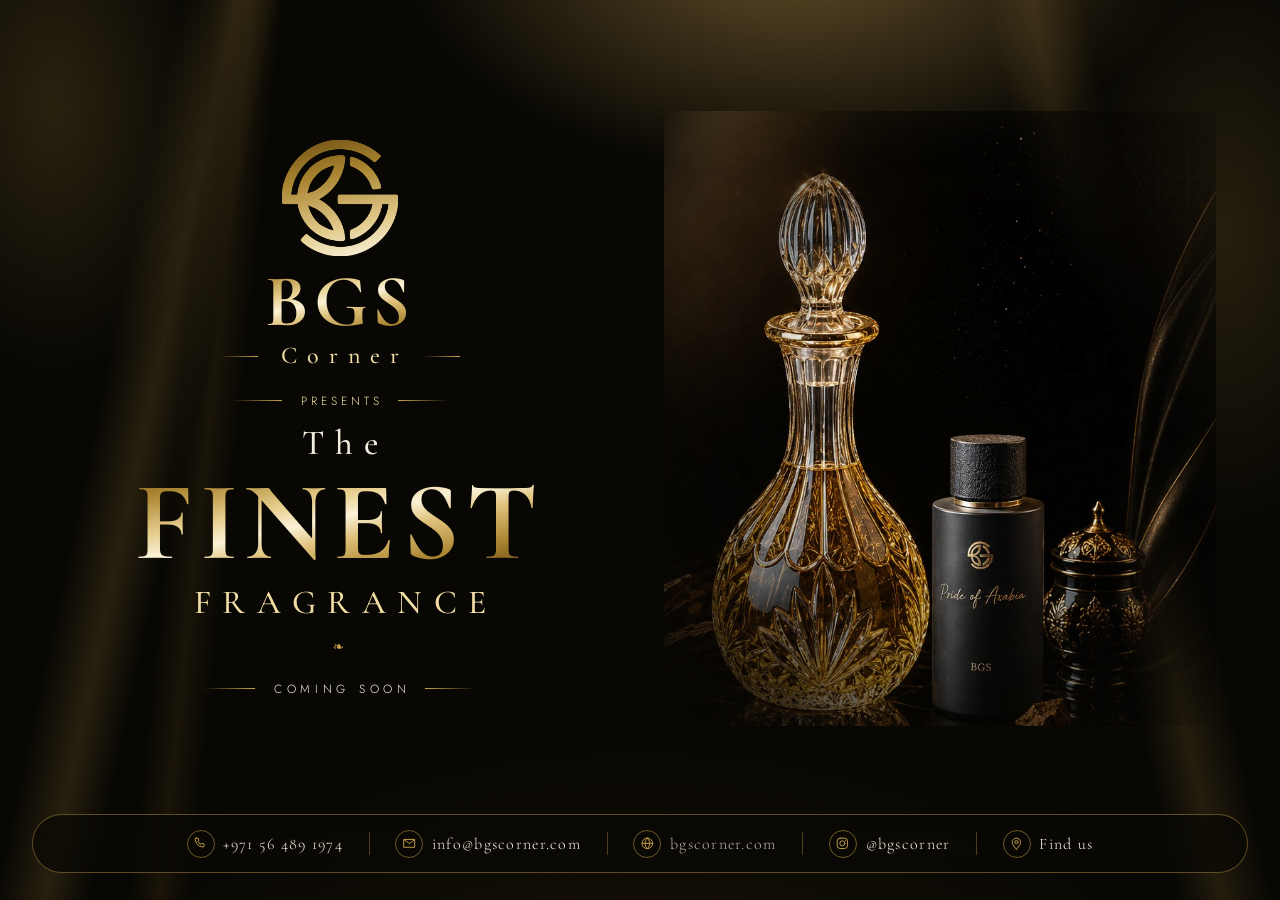
==== commit bb5a32e4: "Add social and location to the bar, and drop the you from presents Five entries now: phone, email, w" ====
--- a/index.html
+++ b/index.html
@@ -31,7 +31,7 @@
       <span class="brand__sub"><i></i>Corner<i></i></span>
     </h1>
 
-    <p class="rule"><i></i><span>Presents you</span><i></i></p>
+    <p class="rule"><i></i><span>Presents</span><i></i></p>
 
     <p class="headline">
       <span class="headline__the">The</span>
@@ -50,11 +50,15 @@
 </main>
 
 <footer class="bar">
-  <a href="tel:+971564891974"><span class="bar__ico" aria-hidden="true">&#9742;</span>+971 56 489 1974</a>
+  <a href="tel:+971564891974"><span class="bar__ico" aria-hidden="true"><svg viewBox="0 0 24 24" fill="none" stroke="currentColor" stroke-width="1.5" stroke-linecap="round" stroke-linejoin="round"><path d="M5.2 3.6h3.1l1.5 3.9-1.9 1.2a10.4 10.4 0 0 0 4.9 4.9l1.2-1.9 3.9 1.5v3.1a1.7 1.7 0 0 1-1.9 1.7A14.6 14.6 0 0 1 3.5 5.5 1.7 1.7 0 0 1 5.2 3.6Z"/></svg></span>+971 56 489 1974</a>
   <i aria-hidden="true"></i>
-  <a href="mailto:info@bgscorner.com"><span class="bar__ico" aria-hidden="true">&#9993;</span>info@bgscorner.com</a>
+  <a href="mailto:info@bgscorner.com"><span class="bar__ico" aria-hidden="true"><svg viewBox="0 0 24 24" fill="none" stroke="currentColor" stroke-width="1.5" stroke-linecap="round" stroke-linejoin="round"><path d="M3.4 5.6h17.2v12.8H3.4Z"/><path d="m3.9 6.2 8.1 6 8.1-6"/></svg></span>info@bgscorner.com</a>
   <i aria-hidden="true"></i>
-  <a href="https://bgscorner.com" target="_blank" rel="noopener"><span class="bar__ico" aria-hidden="true">&#9788;</span>bgscorner.com</a>
+  <span class="bar__self"><span class="bar__ico" aria-hidden="true"><svg viewBox="0 0 24 24" fill="none" stroke="currentColor" stroke-width="1.5" stroke-linecap="round" stroke-linejoin="round"><circle cx="12" cy="12" r="8.6"/><path d="M3.4 12h17.2"/><path d="M12 3.4c2.4 2.4 3.6 5.3 3.6 8.6s-1.2 6.2-3.6 8.6c-2.4-2.4-3.6-5.3-3.6-8.6S9.6 5.8 12 3.4Z"/></svg></span>bgscorner.com</span>
+  <i aria-hidden="true"></i>
+  <a href="https://www.instagram.com/bgscorner/" target="_blank" rel="noopener"><span class="bar__ico" aria-hidden="true"><svg viewBox="0 0 24 24" fill="none" stroke="currentColor" stroke-width="1.5" stroke-linecap="round" stroke-linejoin="round"><rect x="3.6" y="3.6" width="16.8" height="16.8" rx="4.8"/><circle cx="12" cy="12" r="4.1"/><circle cx="16.9" cy="7.1" r="1.05" fill="currentColor" stroke="none"/></svg></span>@bgscorner</a>
+  <i aria-hidden="true"></i>
+  <a href="https://maps.app.goo.gl/KCoV6pxYwKUt4vGc6" target="_blank" rel="noopener"><span class="bar__ico" aria-hidden="true"><svg viewBox="0 0 24 24" fill="none" stroke="currentColor" stroke-width="1.5" stroke-linecap="round" stroke-linejoin="round"><path d="M12 21.4s6.8-6.3 6.8-11.2a6.8 6.8 0 1 0-13.6 0C5.2 15.1 12 21.4 12 21.4Z"/><circle cx="12" cy="10" r="2.6"/></svg></span>Find us</a>
 </footer>
 
 </body>
--- a/assets/css/soon.css
+++ b/assets/css/soon.css
@@ -111,17 +111,20 @@
 .bar{position:fixed;left:50%;bottom:clamp(1rem,3vh,2.2rem);translate:-50% 0;z-index:20;
   display:flex;align-items:center;gap:clamp(.7rem,2vw,1.6rem);flex-wrap:wrap;
   justify-content:center;
-  width:min(64rem,calc(100% - 2rem));
+  width:min(76rem,calc(100% - 2rem));
   padding:clamp(.7rem,1.6vh,1rem) clamp(1rem,3vw,2rem);
   border:1px solid rgba(201,162,74,.42);border-radius:999px;
   background:rgba(9,7,4,.72);backdrop-filter:blur(9px)}
-.bar a{display:inline-flex;align-items:center;gap:.6rem;
-  font-family:var(--f-display);font-size:clamp(.82rem,1.5vw,1.05rem);letter-spacing:.1em;
-  color:var(--cream);transition:color .35s var(--ease)}
+.bar a,.bar__self{display:inline-flex;align-items:center;gap:.55rem;
+  font-family:var(--f-display);font-size:clamp(.78rem,1.25vw,1rem);letter-spacing:.08em;
+  white-space:nowrap;color:var(--cream);transition:color .35s var(--ease)}
+.bar__self{color:rgba(244,238,223,.72)}
 .bar a:hover{color:var(--gold-lit)}
-.bar__ico{display:grid;place-items:center;width:1.7rem;height:1.7rem;flex:none;
-  border:1px solid rgba(201,162,74,.5);border-radius:50%;
-  font-size:.72rem;color:var(--gold)}
+.bar__ico{display:grid;place-items:center;width:1.75rem;height:1.75rem;flex:none;
+  border:1px solid rgba(201,162,74,.5);border-radius:50%;color:var(--gold);
+  transition:border-color .35s var(--ease),color .35s var(--ease)}
+.bar__ico svg{width:.92rem;height:.92rem}
+.bar a:hover .bar__ico{border-color:var(--gold-lit);color:var(--gold-lit)}
 .bar > i{display:block;width:1px;height:1.4rem;background:rgba(201,162,74,.34)}
 
 /* ── responsive ──────────────────────────────────────────────────────────── */
@@ -138,9 +141,9 @@
     margin:clamp(1.6rem,4vh,2.6rem) auto clamp(1.2rem,3vh,2rem);
     width:min(38rem,calc(100% - 2rem))}
 }
-@media (max-width:520px){
-  .bar{gap:.5rem;padding:.7rem 1rem}
+@media (max-width:640px){
+  .bar{gap:.55rem;padding:.85rem 1rem}
   .bar > i{display:none}
-  .bar a{width:100%;justify-content:center}
+  .bar a,.bar__self{width:100%;justify-content:flex-start;padding-left:12%}
 }
 @media (prefers-reduced-motion:reduce){.mark{animation:none}}
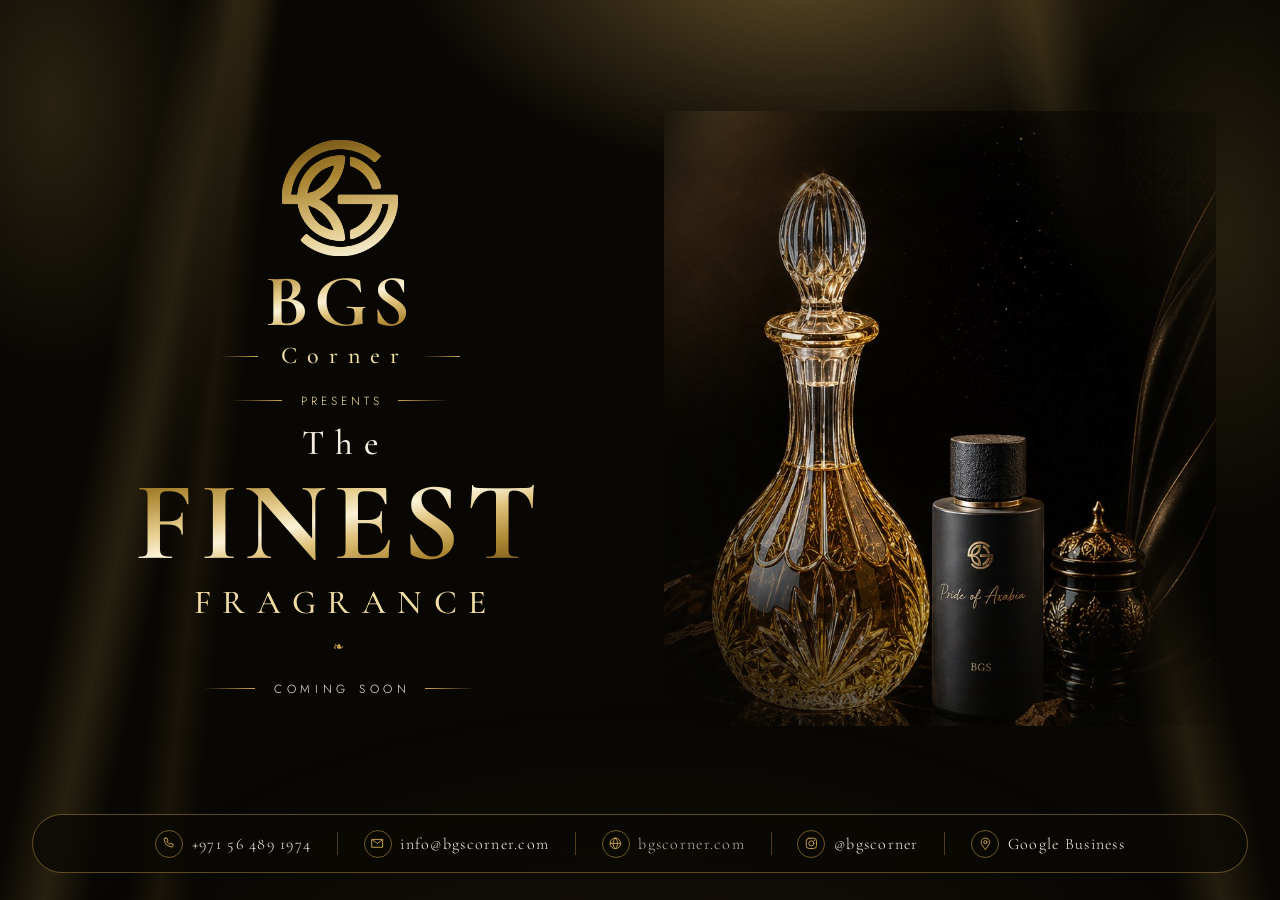
==== commit c2ede343: "Point at the real Google Business listing The share.google link resolves to BGS Corner General Tradi" ====
--- a/index.html
+++ b/index.html
@@ -58,7 +58,7 @@
   <i aria-hidden="true"></i>
   <a href="https://www.instagram.com/bgscorner/" target="_blank" rel="noopener"><span class="bar__ico" aria-hidden="true"><svg viewBox="0 0 24 24" fill="none" stroke="currentColor" stroke-width="1.5" stroke-linecap="round" stroke-linejoin="round"><rect x="3.6" y="3.6" width="16.8" height="16.8" rx="4.8"/><circle cx="12" cy="12" r="4.1"/><circle cx="16.9" cy="7.1" r="1.05" fill="currentColor" stroke="none"/></svg></span>@bgscorner</a>
   <i aria-hidden="true"></i>
-  <a href="https://maps.app.goo.gl/KCoV6pxYwKUt4vGc6" target="_blank" rel="noopener"><span class="bar__ico" aria-hidden="true"><svg viewBox="0 0 24 24" fill="none" stroke="currentColor" stroke-width="1.5" stroke-linecap="round" stroke-linejoin="round"><path d="M12 21.4s6.8-6.3 6.8-11.2a6.8 6.8 0 1 0-13.6 0C5.2 15.1 12 21.4 12 21.4Z"/><circle cx="12" cy="10" r="2.6"/></svg></span>Find us</a>
+  <a href="https://maps.google.com/?cid=1750164914419872476" target="_blank" rel="noopener"><span class="bar__ico" aria-hidden="true"><svg viewBox="0 0 24 24" fill="none" stroke="currentColor" stroke-width="1.5" stroke-linecap="round" stroke-linejoin="round"><path d="M12 21.4s6.8-6.3 6.8-11.2a6.8 6.8 0 1 0-13.6 0C5.2 15.1 12 21.4 12 21.4Z"/><circle cx="12" cy="10" r="2.6"/></svg></span>Google Business</a>
 </footer>
 
 </body>
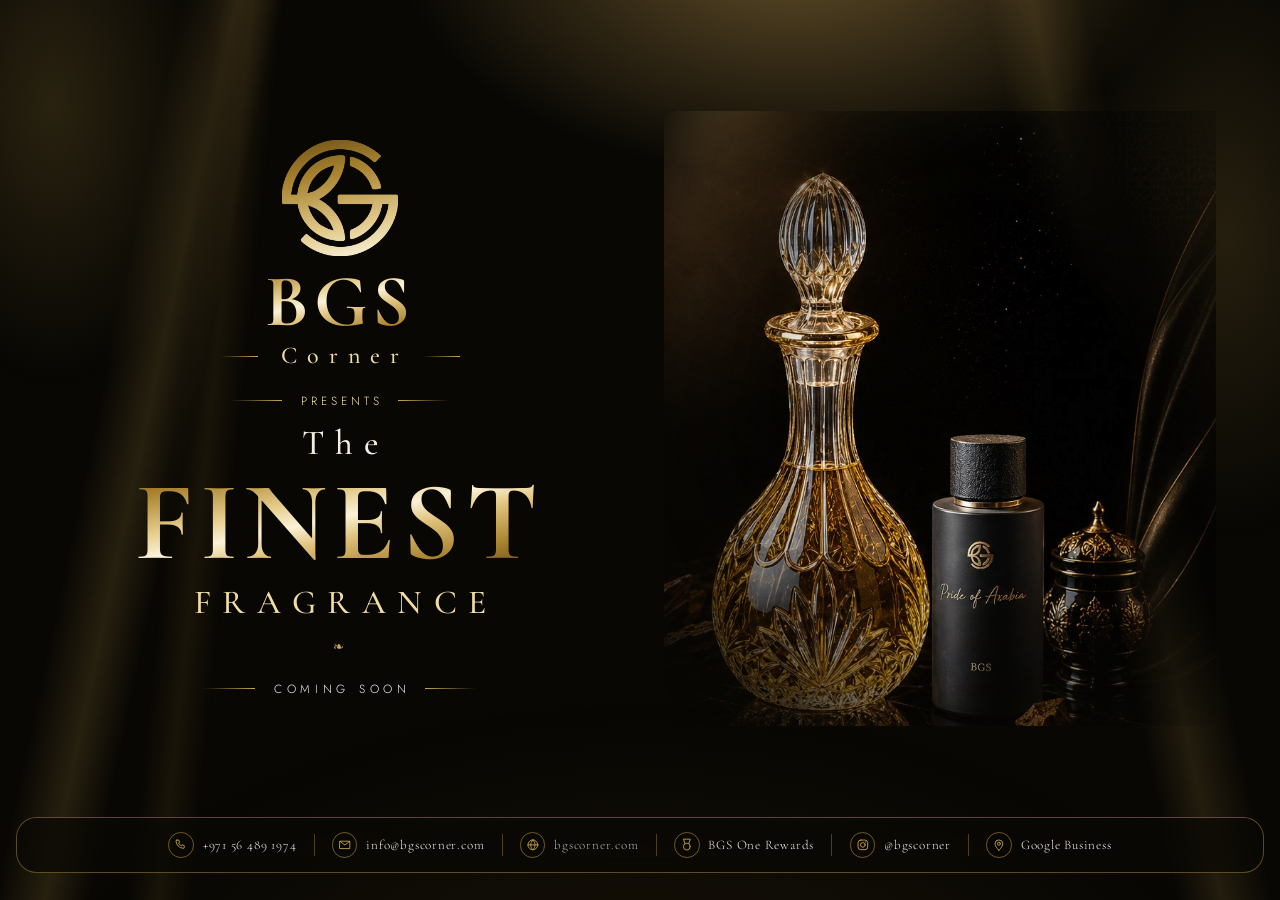
==== commit bd9862b6: "Read the phone layout copy first, and give the bar square corners On a phone the still life came bef" ====
--- a/index.html
+++ b/index.html
@@ -56,6 +56,11 @@
   <i aria-hidden="true"></i>
   <span class="bar__self"><span class="bar__ico" aria-hidden="true"><svg viewBox="0 0 24 24" fill="none" stroke="currentColor" stroke-width="1.5" stroke-linecap="round" stroke-linejoin="round"><circle cx="12" cy="12" r="8.6"/><path d="M3.4 12h17.2"/><path d="M12 3.4c2.4 2.4 3.6 5.3 3.6 8.6s-1.2 6.2-3.6 8.6c-2.4-2.4-3.6-5.3-3.6-8.6S9.6 5.8 12 3.4Z"/></svg></span>bgscorner.com</span>
   <i aria-hidden="true"></i>
+  <!-- BGS One. A plain anchor on purpose: this page carries no JavaScript at
+       all, and a rewards badge is not worth becoming the reason it does. The
+       member portal itself lives on the shop. -->
+  <a href="https://www.bgscorner.com/en/rewards"><span class="bar__ico" aria-hidden="true"><svg viewBox="0 0 24 24" fill="none" stroke="currentColor" stroke-width="1.5" stroke-linecap="round" stroke-linejoin="round"><circle cx="12" cy="15" r="6"/><path d="M8.5 9.5 6 2h12l-2.5 7.5"/></svg></span>BGS One Rewards</a>
+  <i aria-hidden="true"></i>
   <a href="https://www.instagram.com/bgscorner/" target="_blank" rel="noopener"><span class="bar__ico" aria-hidden="true"><svg viewBox="0 0 24 24" fill="none" stroke="currentColor" stroke-width="1.5" stroke-linecap="round" stroke-linejoin="round"><rect x="3.6" y="3.6" width="16.8" height="16.8" rx="4.8"/><circle cx="12" cy="12" r="4.1"/><circle cx="16.9" cy="7.1" r="1.05" fill="currentColor" stroke="none"/></svg></span>@bgscorner</a>
   <i aria-hidden="true"></i>
   <a href="https://maps.google.com/?cid=1750164914419872476" target="_blank" rel="noopener"><span class="bar__ico" aria-hidden="true"><svg viewBox="0 0 24 24" fill="none" stroke="currentColor" stroke-width="1.5" stroke-linecap="round" stroke-linejoin="round"><path d="M12 21.4s6.8-6.3 6.8-11.2a6.8 6.8 0 1 0-13.6 0C5.2 15.1 12 21.4 12 21.4Z"/><circle cx="12" cy="10" r="2.6"/></svg></span>Google Business</a>
--- a/assets/css/soon.css
+++ b/assets/css/soon.css
@@ -109,21 +109,21 @@
 
 /* ── contact bar ─────────────────────────────────────────────────────────── */
 .bar{position:fixed;left:50%;bottom:clamp(1rem,3vh,2.2rem);translate:-50% 0;z-index:20;
-  display:flex;align-items:center;gap:clamp(.7rem,2vw,1.6rem);flex-wrap:wrap;
+  display:flex;align-items:center;gap:clamp(.55rem,1.35vw,1.15rem);flex-wrap:wrap;
   justify-content:center;
-  width:min(76rem,calc(100% - 2rem));
+  width:min(86rem,calc(100% - 2rem));
   padding:clamp(.7rem,1.6vh,1rem) clamp(1rem,3vw,2rem);
-  border:1px solid rgba(201,162,74,.42);border-radius:999px;
+  border:1px solid rgba(201,162,74,.42);border-radius:clamp(1.1rem,1.6vw,1.5rem);
   background:rgba(9,7,4,.72);backdrop-filter:blur(9px)}
 .bar a,.bar__self{display:inline-flex;align-items:center;gap:.55rem;
-  font-family:var(--f-display);font-size:clamp(.78rem,1.25vw,1rem);letter-spacing:.08em;
+  font-family:var(--f-display);font-size:clamp(.74rem,1.02vw,.94rem);letter-spacing:.06em;
   white-space:nowrap;color:var(--cream);transition:color .35s var(--ease)}
 .bar__self{color:rgba(244,238,223,.72)}
 .bar a:hover{color:var(--gold-lit)}
-.bar__ico{display:grid;place-items:center;width:1.75rem;height:1.75rem;flex:none;
+.bar__ico{display:grid;place-items:center;width:1.6rem;height:1.6rem;flex:none;
   border:1px solid rgba(201,162,74,.5);border-radius:50%;color:var(--gold);
   transition:border-color .35s var(--ease),color .35s var(--ease)}
-.bar__ico svg{width:.92rem;height:.92rem}
+.bar__ico svg{width:.86rem;height:.86rem}
 .bar a:hover .bar__ico{border-color:var(--gold-lit);color:var(--gold-lit)}
 .bar > i{display:block;width:1px;height:1.4rem;background:rgba(201,162,74,.34)}
 
@@ -131,9 +131,11 @@
 @media (max-width:900px){
   .stage{grid-template-columns:1fr;justify-items:center;
     padding-bottom:clamp(1.5rem,4vh,2.5rem)}
-  .panel{order:2}
-  .still{order:1;max-width:24rem}
-  .still img{max-height:38svh}
+  /* Phone reads in document order: the copy first and whole in the opening
+     screen, the still life on the next scroll, the details after it. */
+  .panel{order:1}
+  .still{order:2;max-width:24rem}
+  .still img{max-height:46svh}
   .silk{width:52vw}
   /* the page scrolls at this width, so a pinned bar would sit on top of the
      headline. It joins the flow instead. */
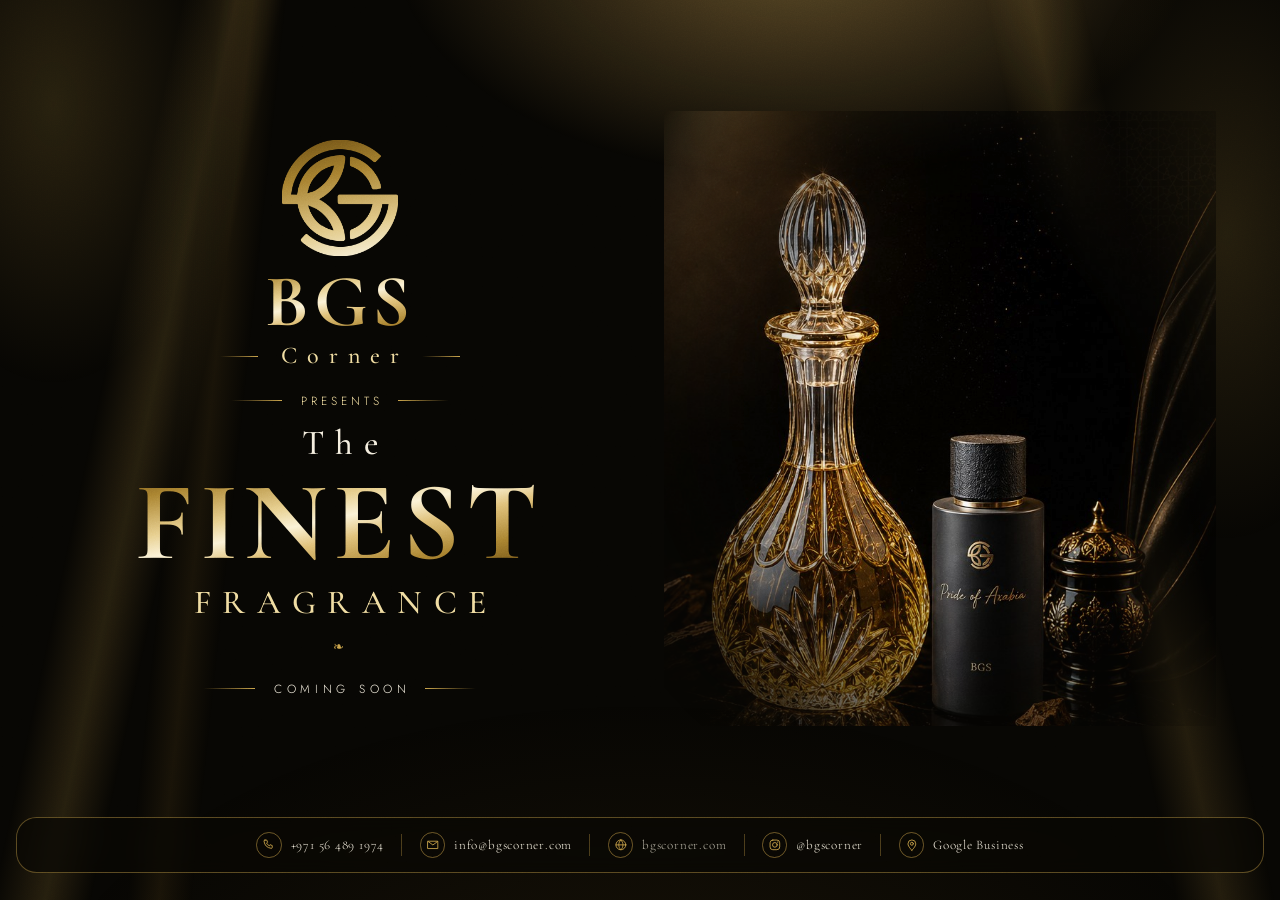
==== commit 71d4030f: "Remove the BGS One Rewards link from the coming-soon page Drop the rewards anchor and its separator " ====
--- a/index.html
+++ b/index.html
@@ -56,11 +56,6 @@
   <i aria-hidden="true"></i>
   <span class="bar__self"><span class="bar__ico" aria-hidden="true"><svg viewBox="0 0 24 24" fill="none" stroke="currentColor" stroke-width="1.5" stroke-linecap="round" stroke-linejoin="round"><circle cx="12" cy="12" r="8.6"/><path d="M3.4 12h17.2"/><path d="M12 3.4c2.4 2.4 3.6 5.3 3.6 8.6s-1.2 6.2-3.6 8.6c-2.4-2.4-3.6-5.3-3.6-8.6S9.6 5.8 12 3.4Z"/></svg></span>bgscorner.com</span>
   <i aria-hidden="true"></i>
-  <!-- BGS One. A plain anchor on purpose: this page carries no JavaScript at
-       all, and a rewards badge is not worth becoming the reason it does. The
-       member portal itself lives on the shop. -->
-  <a href="https://www.bgscorner.com/en/rewards"><span class="bar__ico" aria-hidden="true"><svg viewBox="0 0 24 24" fill="none" stroke="currentColor" stroke-width="1.5" stroke-linecap="round" stroke-linejoin="round"><circle cx="12" cy="15" r="6"/><path d="M8.5 9.5 6 2h12l-2.5 7.5"/></svg></span>BGS One Rewards</a>
-  <i aria-hidden="true"></i>
   <a href="https://www.instagram.com/bgscorner/" target="_blank" rel="noopener"><span class="bar__ico" aria-hidden="true"><svg viewBox="0 0 24 24" fill="none" stroke="currentColor" stroke-width="1.5" stroke-linecap="round" stroke-linejoin="round"><rect x="3.6" y="3.6" width="16.8" height="16.8" rx="4.8"/><circle cx="12" cy="12" r="4.1"/><circle cx="16.9" cy="7.1" r="1.05" fill="currentColor" stroke="none"/></svg></span>@bgscorner</a>
   <i aria-hidden="true"></i>
   <a href="https://maps.google.com/?cid=1750164914419872476" target="_blank" rel="noopener"><span class="bar__ico" aria-hidden="true"><svg viewBox="0 0 24 24" fill="none" stroke="currentColor" stroke-width="1.5" stroke-linecap="round" stroke-linejoin="round"><path d="M12 21.4s6.8-6.3 6.8-11.2a6.8 6.8 0 1 0-13.6 0C5.2 15.1 12 21.4 12 21.4Z"/><circle cx="12" cy="10" r="2.6"/></svg></span>Google Business</a>
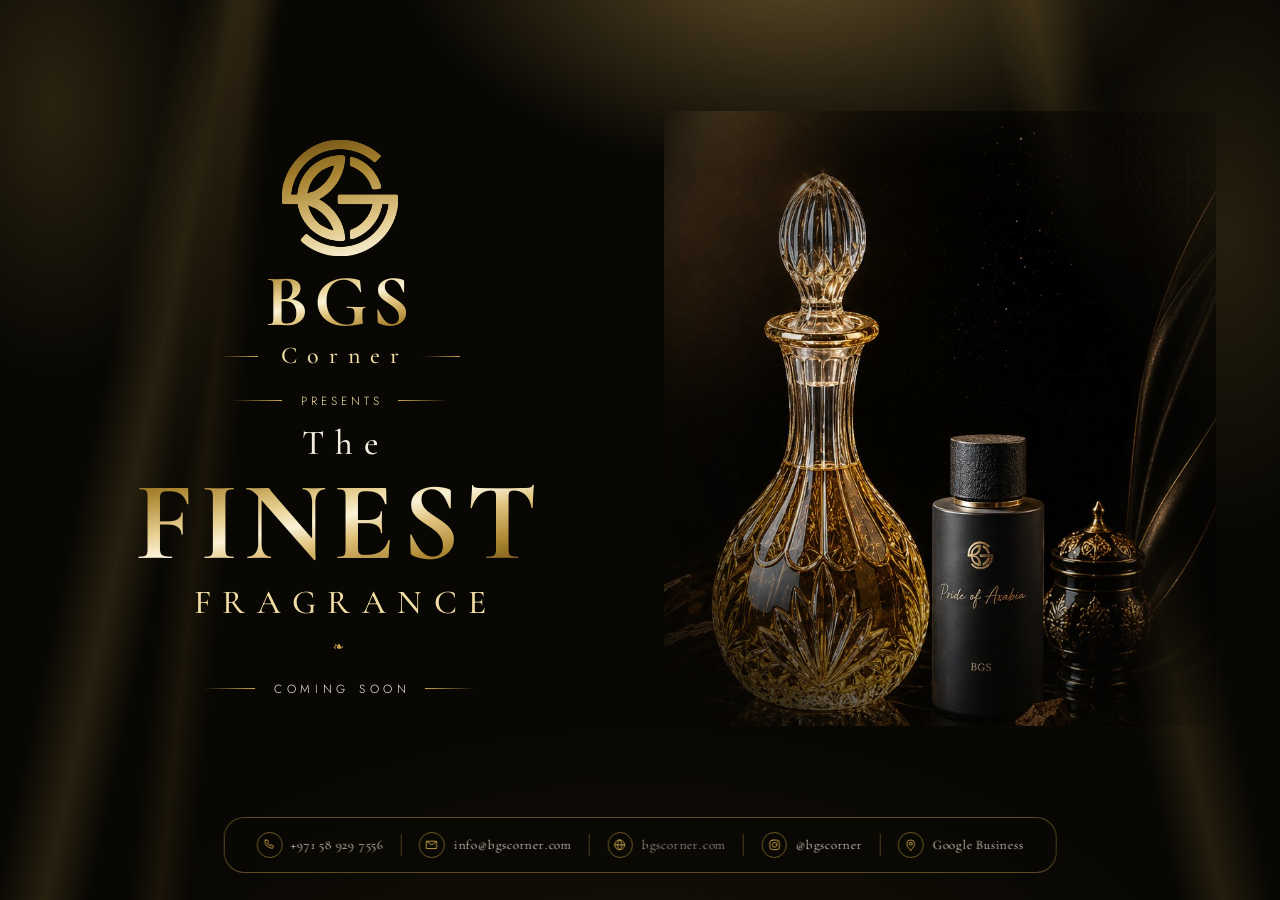
==== commit 2bb48f75: "Update contact number to +971 58 929 7556 Replace +971 56 489 1974 across the coming-soon page (foot" ====
--- a/index.html
+++ b/index.html
@@ -4,7 +4,7 @@
 <meta charset="utf-8">
 <meta name="viewport" content="width=device-width, initial-scale=1">
 <title>BGS CORNER — The Finest Fragrance, Coming Soon</title>
-<meta name="description" content="BGS Corner presents the finest fragrance. Coming soon. Deira, Dubai — +971 56 489 1974, info@bgscorner.com">
+<meta name="description" content="BGS Corner presents the finest fragrance. Coming soon. Deira, Dubai — +971 58 929 7556, info@bgscorner.com">
 <meta name="theme-color" content="#070603">
 <link rel="icon" href="assets/brand/favicon.png" type="image/png">
 <link rel="apple-touch-icon" href="assets/brand/favicon.png">
@@ -50,7 +50,7 @@
 </main>
 
 <footer class="bar">
-  <a href="tel:+971564891974"><span class="bar__ico" aria-hidden="true"><svg viewBox="0 0 24 24" fill="none" stroke="currentColor" stroke-width="1.5" stroke-linecap="round" stroke-linejoin="round"><path d="M5.2 3.6h3.1l1.5 3.9-1.9 1.2a10.4 10.4 0 0 0 4.9 4.9l1.2-1.9 3.9 1.5v3.1a1.7 1.7 0 0 1-1.9 1.7A14.6 14.6 0 0 1 3.5 5.5 1.7 1.7 0 0 1 5.2 3.6Z"/></svg></span>+971 56 489 1974</a>
+  <a href="tel:+971589297556"><span class="bar__ico" aria-hidden="true"><svg viewBox="0 0 24 24" fill="none" stroke="currentColor" stroke-width="1.5" stroke-linecap="round" stroke-linejoin="round"><path d="M5.2 3.6h3.1l1.5 3.9-1.9 1.2a10.4 10.4 0 0 0 4.9 4.9l1.2-1.9 3.9 1.5v3.1a1.7 1.7 0 0 1-1.9 1.7A14.6 14.6 0 0 1 3.5 5.5 1.7 1.7 0 0 1 5.2 3.6Z"/></svg></span>+971 58 929 7556</a>
   <i aria-hidden="true"></i>
   <a href="mailto:info@bgscorner.com"><span class="bar__ico" aria-hidden="true"><svg viewBox="0 0 24 24" fill="none" stroke="currentColor" stroke-width="1.5" stroke-linecap="round" stroke-linejoin="round"><path d="M3.4 5.6h17.2v12.8H3.4Z"/><path d="m3.9 6.2 8.1 6 8.1-6"/></svg></span>info@bgscorner.com</a>
   <i aria-hidden="true"></i>
--- a/assets/css/soon.css
+++ b/assets/css/soon.css
@@ -109,9 +109,9 @@
 
 /* ── contact bar ─────────────────────────────────────────────────────────── */
 .bar{position:fixed;left:50%;bottom:clamp(1rem,3vh,2.2rem);translate:-50% 0;z-index:20;
-  display:flex;align-items:center;gap:clamp(.55rem,1.35vw,1.15rem);flex-wrap:wrap;
+  display:flex;align-items:center;gap:clamp(.55rem,1.35vw,1.15rem);flex-wrap:nowrap;
   justify-content:center;
-  width:min(86rem,calc(100% - 2rem));
+  width:min(max-content,calc(100% - 2rem));
   padding:clamp(.7rem,1.6vh,1rem) clamp(1rem,3vw,2rem);
   border:1px solid rgba(201,162,74,.42);border-radius:clamp(1.1rem,1.6vw,1.5rem);
   background:rgba(9,7,4,.72);backdrop-filter:blur(9px)}
@@ -128,6 +128,11 @@
 .bar > i{display:block;width:1px;height:1.4rem;background:rgba(201,162,74,.34)}
 
 /* ── responsive ──────────────────────────────────────────────────────────── */
+/* Below the widest desktops the single row would crowd the viewport edges, so
+   let it wrap again rather than clip or overflow. */
+@media (max-width:1024px){
+  .bar{flex-wrap:wrap}
+}
 @media (max-width:900px){
   .stage{grid-template-columns:1fr;justify-items:center;
     padding-bottom:clamp(1.5rem,4vh,2.5rem)}
